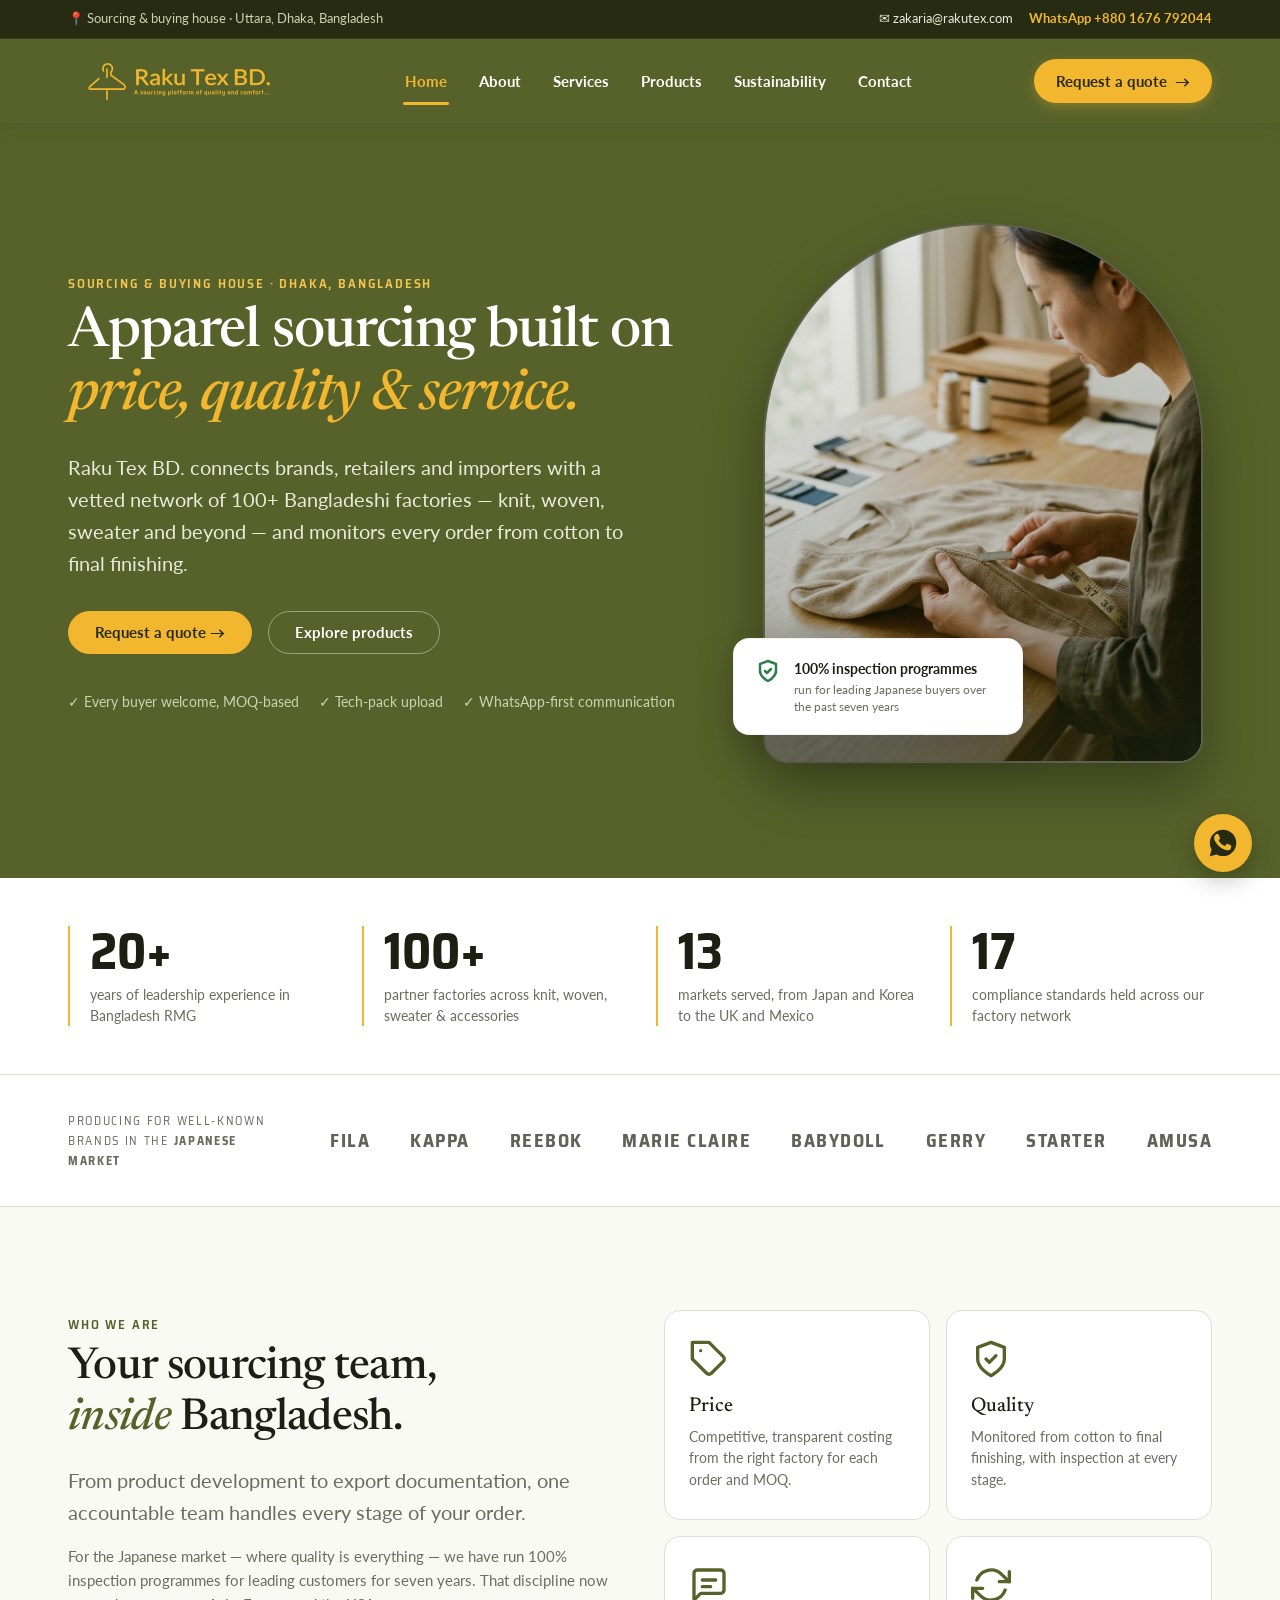
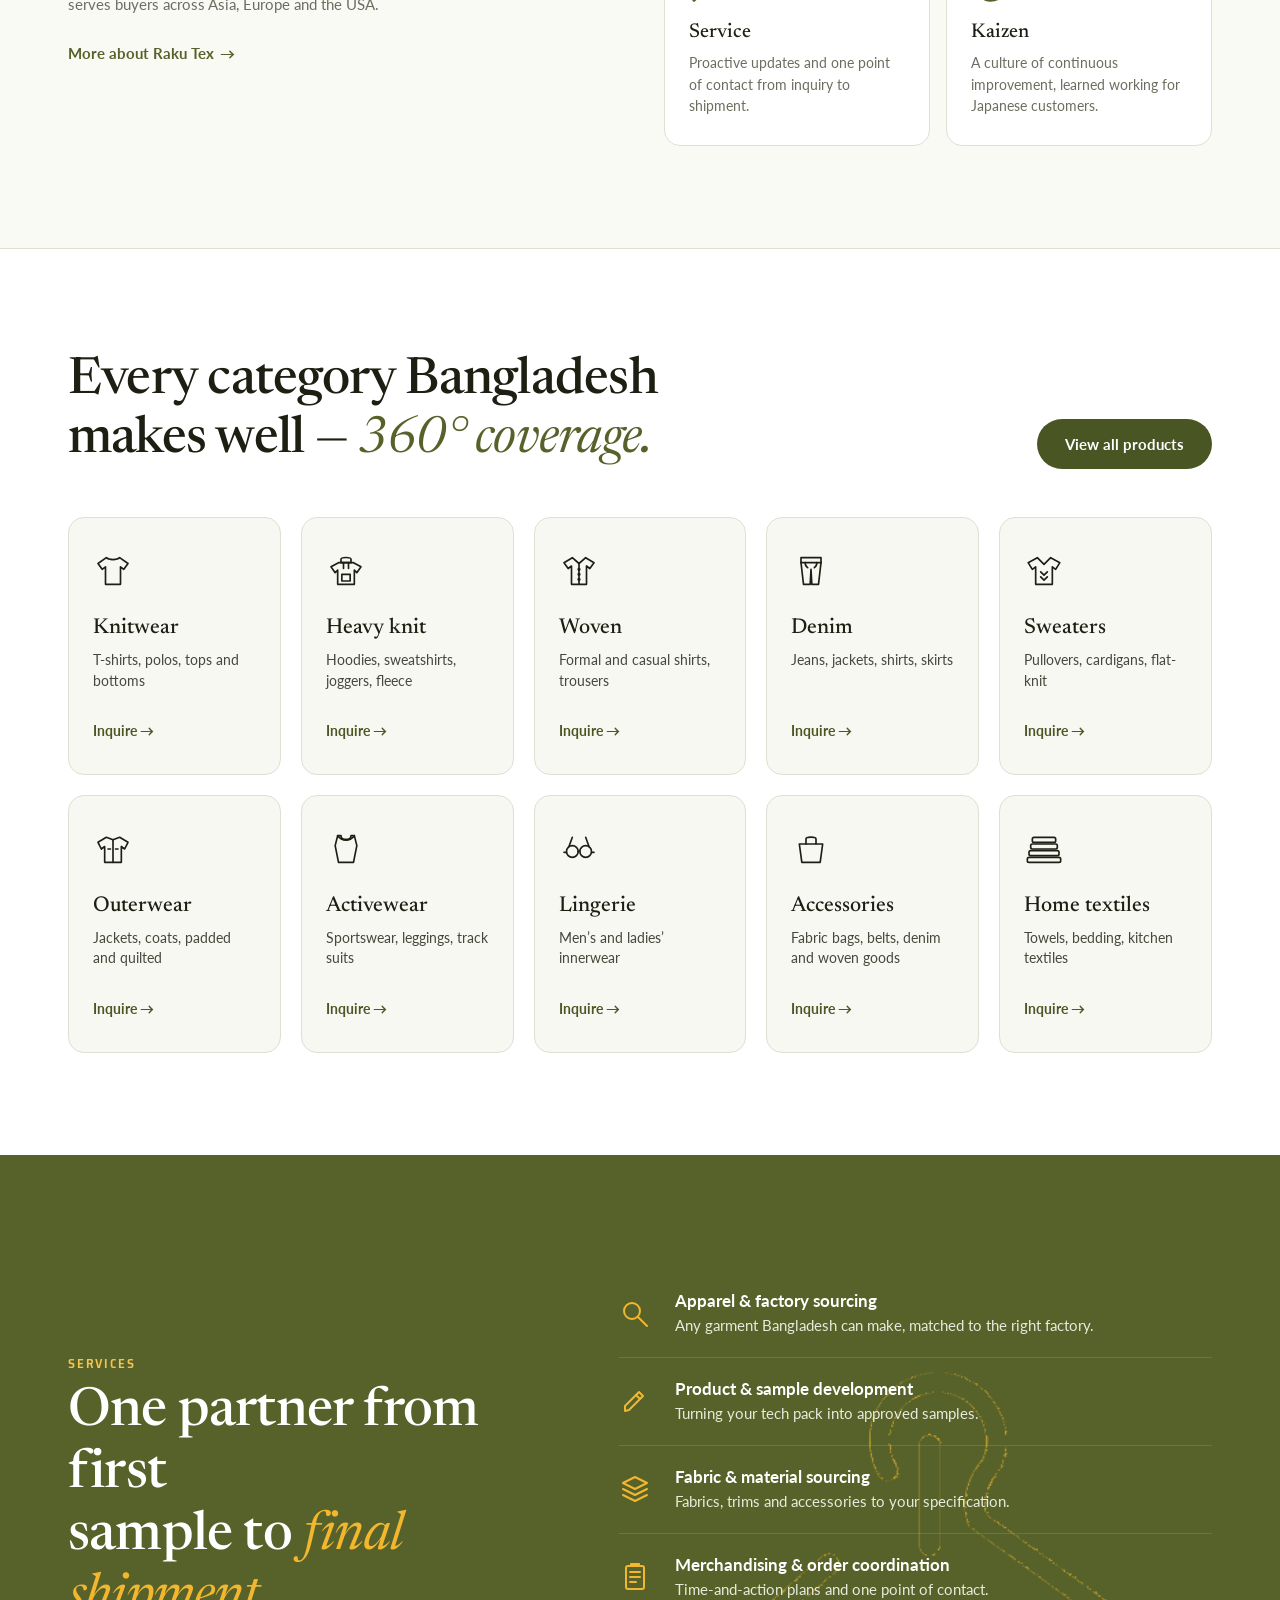
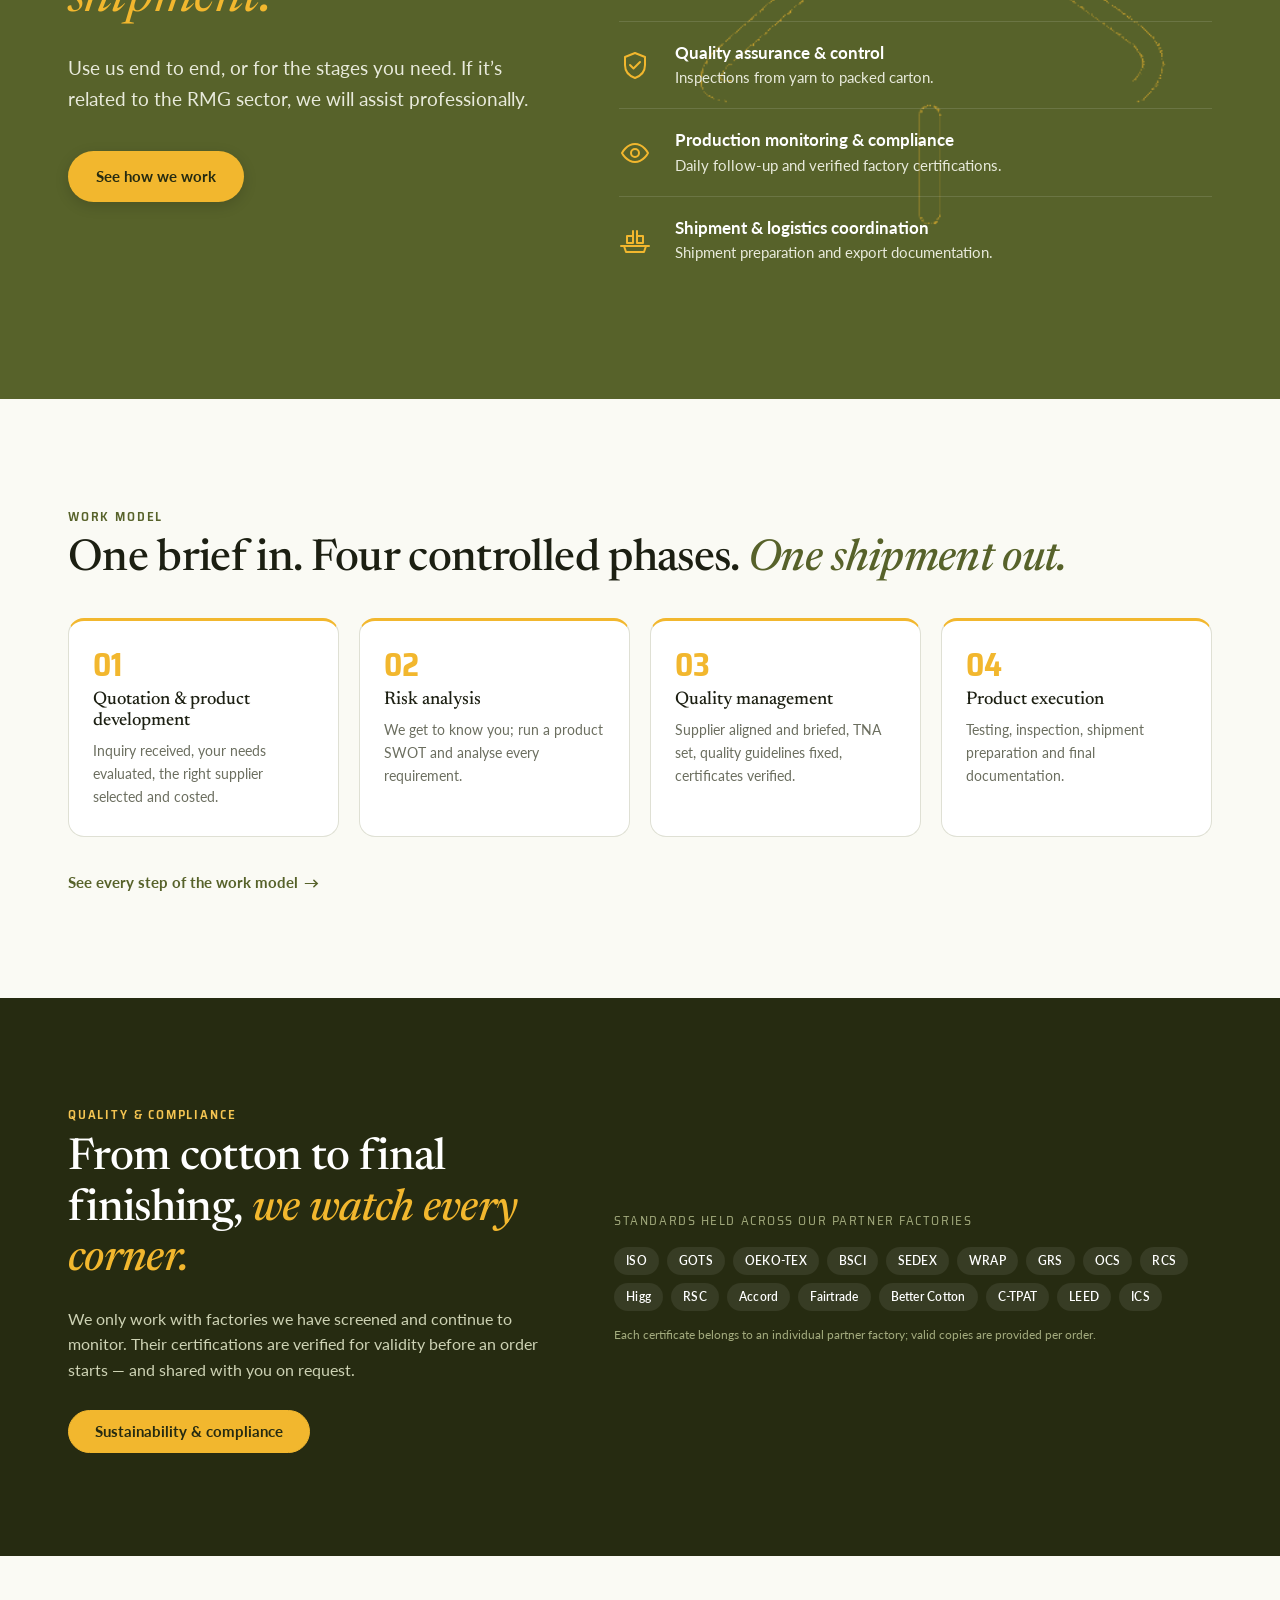
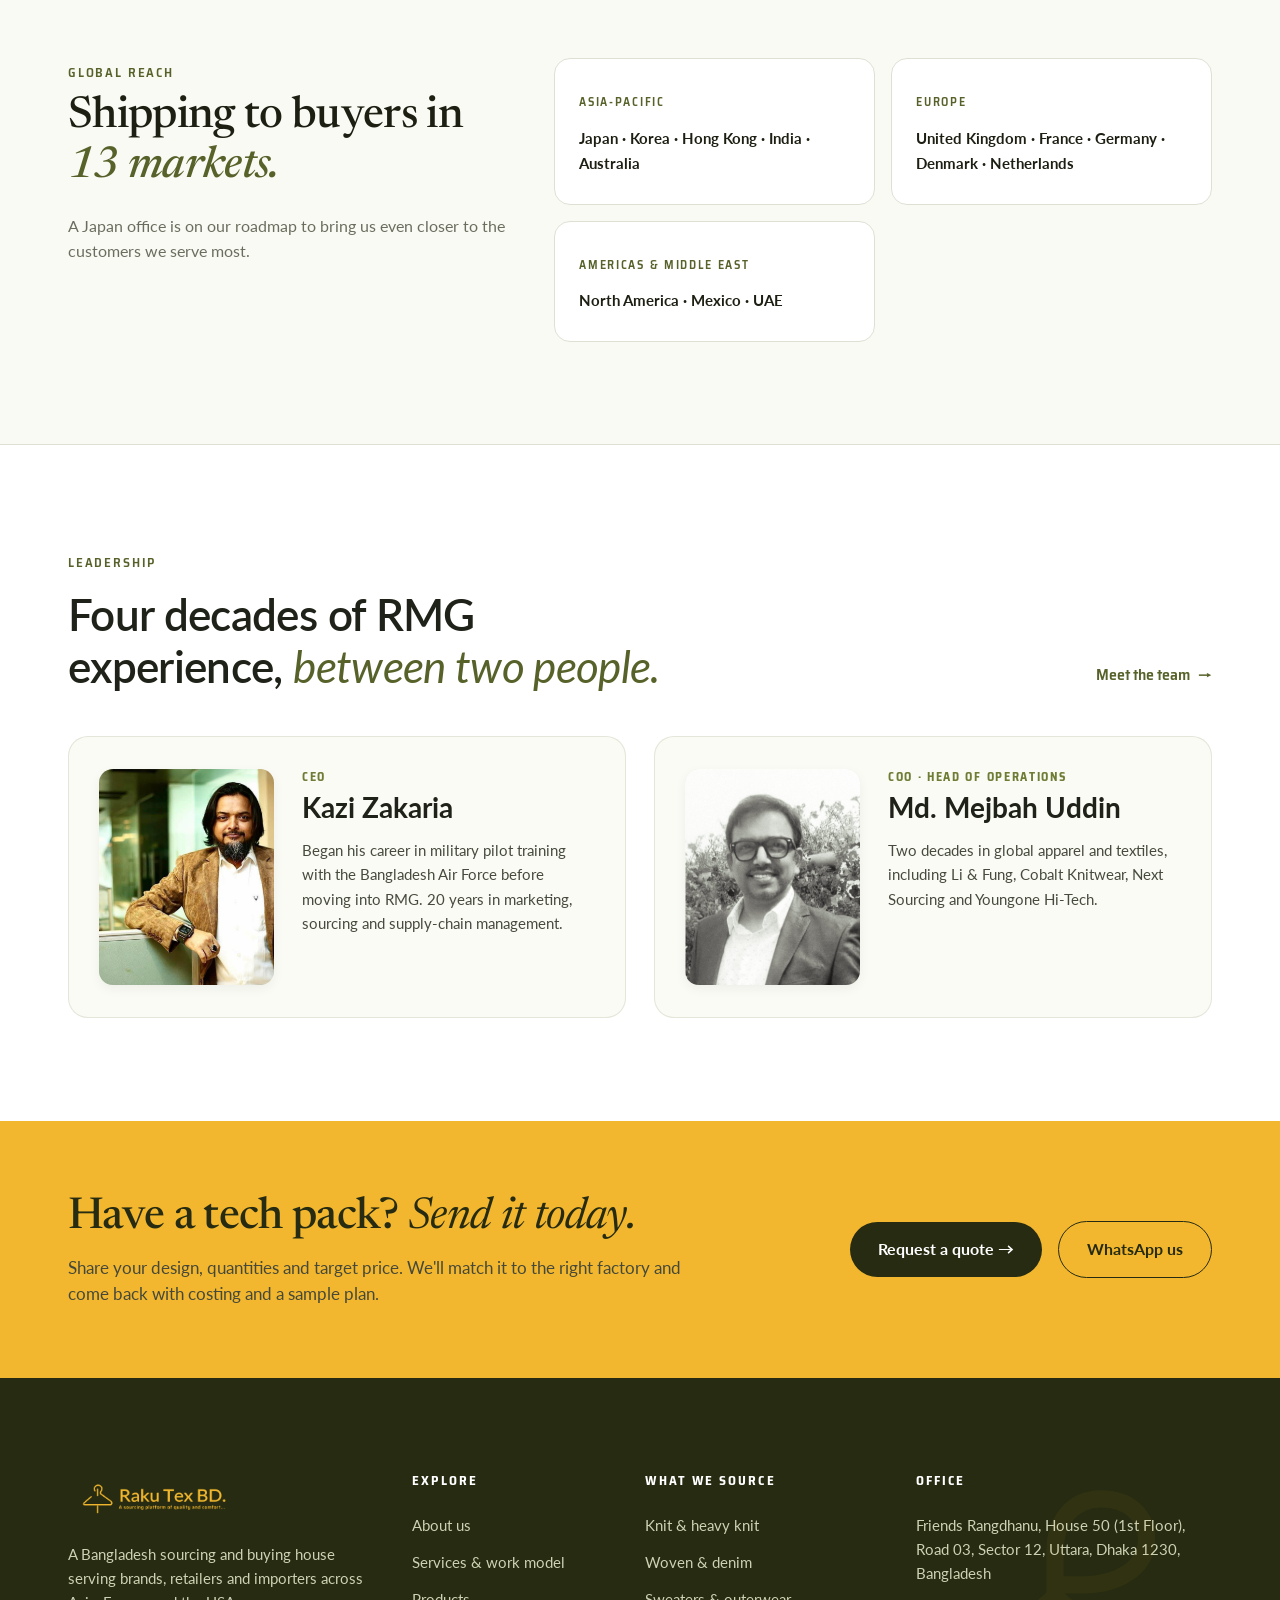
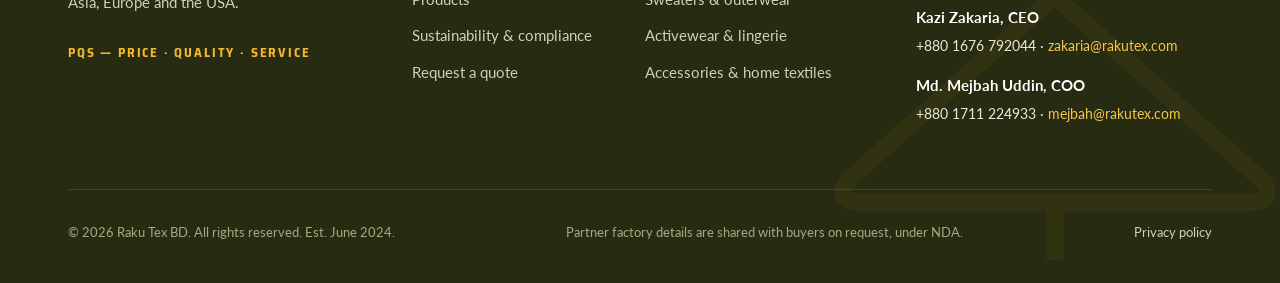
==== index.html @ 4d183db5 "Remake mobile responsive footer across all webpages matching Design/mobile-footer.png" ====
<!DOCTYPE html>
<html lang="en">
<head>
  <meta charset="UTF-8">
  <meta name="viewport" content="width=device-width, initial-scale=1.0">
  <title>Raku Tex BD. — Apparel Sourcing & Buying House | Dhaka, Bangladesh</title>
  <meta name="description" content="Raku Tex BD. connects international buyers with a vetted network of 100+ Bangladeshi factories across knitwear, woven, denim, sweater, outerwear and more.">
  
  <!-- Design Tokens, Base, Layout, Components, Pages CSS -->
  <link rel="stylesheet" href="assets/css/tokens.css">
  <link rel="stylesheet" href="assets/css/base.css">
  <link rel="stylesheet" href="assets/css/layout.css">
  <link rel="stylesheet" href="assets/css/components.css">
  <link rel="stylesheet" href="assets/css/pages.css">
</head>
<body>

  <!-- Top Utility Bar -->
  <aside class="top-bar" aria-label="Quick contact information">
    <div class="container">
      <div class="top-bar-left">
        <span>📍 Sourcing & buying house · Uttara, Dhaka, Bangladesh</span>
      </div>
      <div class="top-bar-right">
        <a href="mailto:zakaria@rakutex.com" class="top-bar-link">✉ zakaria@rakutex.com</a>
        <a href="https://wa.me/8801676792044" target="_blank" rel="noopener noreferrer" class="top-bar-link top-bar-whatsapp">
          WhatsApp +880 1676 792044
        </a>
      </div>
    </div>
  </aside>

  <!-- Main Site Header -->
  <header class="site-header">
    <div class="container">
      <a href="index.html" class="site-logo" aria-label="Raku Tex BD. Home">
        <img src="assets/images/Rakutex-logo.png" alt="Raku Tex BD. — A sourcing platform of quality and comfort..." class="site-logo-img">
      </a>

      <!-- Desktop Nav -->
      <nav class="main-nav" aria-label="Main Navigation">
        <a href="index.html" class="nav-link active">Home</a>
        <a href="about.html" class="nav-link">About</a>
        <a href="services.html" class="nav-link">Services</a>
        <a href="products.html" class="nav-link">Products</a>
        <a href="sustainability.html" class="nav-link">Sustainability</a>
        <a href="quote.html" class="nav-link">Contact</a>
      </nav>

      <!-- Header CTA -->
      <a href="quote.html" class="header-cta-btn">
        Request a quote <span>→</span>
      </a>

      <!-- Mobile Hamburger Toggle -->
      <button class="mobile-nav-toggle" aria-label="Open mobile menu">
        <span></span>
        <span></span>
        <span></span>
      </button>
    </div>
  </header>

  <!-- Mobile Drawer -->
  <div class="drawer-backdrop"></div>
  <aside class="mobile-drawer" aria-label="Mobile Navigation">
    <div class="drawer-header">
      <a href="index.html">
        <img src="assets/images/Rakutex-logo.png" alt="Raku Tex BD." class="drawer-logo-img">
      </a>
      <button class="drawer-close" aria-label="Close mobile menu">&times;</button>
    </div>
    <nav class="drawer-nav">
      <a href="index.html" class="active">Home</a>
      <a href="about.html">About</a>
      <a href="services.html">Services</a>
      <a href="products.html">Products</a>
      <a href="sustainability.html">Sustainability</a>
      <a href="quote.html">Contact & Request a quote</a>
    </nav>
    <div class="drawer-footer">
      <a href="quote.html" class="btn btn-gold" style="width: 100%;">Request a quote →</a>
      <a href="https://wa.me/8801676792044" target="_blank" rel="noopener noreferrer" class="btn btn-outline-white" style="width: 100%;">
        Chat on WhatsApp
      </a>
      <p style="font-size: 0.75rem; color: var(--rt-olive-200); text-align: center; margin-top: 12px;">
        Uttara, Dhaka, Bangladesh · zakaria@rakutex.com
      </p>
    </div>
  </aside>

  <main>
    <!-- HERO SECTION -->
    <section class="home-hero">
      <div class="container">
        <div class="hero-content">
          <span class="eyebrow eyebrow-gold">SOURCING & BUYING HOUSE · DHAKA, BANGLADESH</span>
          <h1 class="hero-title">
            Apparel sourcing built on <span class="accent-gold">price, quality & service.</span>
          </h1>
          <p class="hero-desc">
            Raku Tex BD. connects brands, retailers and importers with a vetted network of 100+ Bangladeshi factories — knit, woven, sweater and beyond — and monitors every order from cotton to final finishing.
          </p>
          <div class="hero-actions">
            <a href="quote.html" class="btn btn-gold">Request a quote →</a>
            <a href="products.html" class="btn btn-outline-white">Explore products</a>
          </div>
          <div class="hero-checkmarks">
            <span>✓ Every buyer welcome, MOQ-based</span>
            <span>✓ Tech-pack upload</span>
            <span>✓ WhatsApp-first communication</span>
          </div>
        </div>

        <div class="hero-visual">
          <div class="hero-arch">
            <!-- Authentic Quality Inspection Editorial Photo -->
            <img 
              src="assets/images/hero-quality-inspection.jpg" 
              alt="Raku Tex BD garment quality inspection and measurements in Dhaka" 
              class="hero-arch-img"
              loading="eager"
            >
            <div class="hero-arch-overlay"></div>
            
            <!-- Mobile slot capsule pill -->
            <div class="hero-arch-slot-pill">Image slot — inspection photo</div>

            <!-- Hanger icon mark badge -->
            <div class="hero-arch-hanger-badge" title="Raku Tex Quality Assurance">
              <svg viewBox="0 0 48 48" fill="none" stroke="currentColor" stroke-width="2">
                <path d="M24 16V12C24 9.5 25.5 7.5 28 7.5C30.5 7.5 32 9 32 11C32 13.5 29.5 15 26.5 15H24" />
                <path d="M24 16L6 32C5 33 5.5 34 7 34H41C42.5 34 43 33 42 32L24 16Z" />
                <path d="M24 34V39" />
              </svg>
            </div>
          </div>

          <!-- Floating Inspection Badge -->
          <div class="hero-inspection-badge">
            <div class="inspection-badge-icon">
              <svg viewBox="0 0 24 24" fill="none" stroke="currentColor" stroke-width="2.5" stroke-linecap="round" stroke-linejoin="round">
                <path d="M12 22s8-4 8-10V5l-8-3-8 3v7c0 6 8 10 8 10z" />
                <path d="M9 12l2 2 4-4" />
              </svg>
            </div>
            <div class="inspection-badge-text">
              <strong>100% inspection programmes</strong>
              <p>run for leading Japanese buyers over the past seven years</p>
            </div>
          </div>
        </div>
      </div>
    </section>

    <!-- STATS / METRICS BAR -->
    <section class="stats-bar" aria-label="Key company figures">
      <div class="container">
        <div class="stats-grid">
          <div class="stat-item">
            <div class="stat-number">20+</div>
            <p class="stat-label">years of leadership experience in Bangladesh RMG</p>
          </div>
          <div class="stat-item">
            <div class="stat-number">100+</div>
            <p class="stat-label">partner factories across knit, woven, sweater & accessories</p>
          </div>
          <div class="stat-item">
            <div class="stat-number">13</div>
            <p class="stat-label">markets served, from Japan and Korea to the UK and Mexico</p>
          </div>
          <div class="stat-item">
            <div class="stat-number">17</div>
            <p class="stat-label">compliance standards held across our factory network</p>
          </div>
        </div>
      </div>
    </section>

    <!-- JAPANESE BRAND STRIP -->
    <section class="brand-strip-section" aria-label="Brands produced for">
      <div class="container">
        <div class="brand-strip-wrap">
          <span class="brand-strip-caption">Producing for well-known brands in the <strong>Japanese market</strong></span>
          <div class="brand-names-list">
            <span class="brand-name-item">FILA</span>
            <span class="brand-name-item">KAPPA</span>
            <span class="brand-name-item">REEBOK</span>
            <span class="brand-name-item">MARIE CLAIRE</span>
            <span class="brand-name-item">BABYDOLL</span>
            <span class="brand-name-item">GERRY</span>
            <span class="brand-name-item">STARTER</span>
            <span class="brand-name-item">AMUSA</span>
          </div>
        </div>
      </div>
    </section>

    <!-- WHO WE ARE (PQS PILLARS) -->
    <section class="section-pad home-who-we-are" style="background-color: var(--rt-paper);">
      <div class="container">
        <div class="grid" style="grid-template-columns: repeat(auto-fit, minmax(320px, 1fr)); gap: 48px; align-items: start;">
          <div>
            <span class="eyebrow eyebrow-olive">WHO WE ARE</span>
            <h2 style="margin-bottom: 20px;">
              Your sourcing team, <br><span class="accent-gold" style="color: var(--rt-olive-500); font-style: italic;">inside</span> Bangladesh.
            </h2>
            <p class="lead-text" style="margin-bottom: 16px;">
              From product development to export documentation, one accountable team handles every stage of your order.
            </p>
            <p class="secondary-text" style="font-size: 0.9375rem; color: var(--rt-text-muted); margin-bottom: 24px; line-height: 1.6;">
              For the Japanese market — where quality is everything — we have run 100% inspection programmes for leading customers for seven years. That discipline now serves buyers across Asia, Europe and the USA.
            </p>
            <a href="about.html" class="text-link">More about Raku Tex <span>→</span></a>
          </div>

          <div class="grid home-pillars-grid" style="grid-template-columns: repeat(auto-fit, minmax(220px, 1fr)); gap: 16px;">
            <!-- Price -->
            <div class="pillar-card">
              <div class="pillar-card-icon">
                <svg viewBox="0 0 24 24" fill="none" stroke="currentColor" stroke-width="2" stroke-linecap="round" stroke-linejoin="round">
                  <path d="M20.59 13.41l-7.17 7.17a2 2 0 0 1-2.83 0L2 12V2h10l8.59 8.59a2 2 0 0 1 0 2.82z"/>
                  <line x1="7" y1="7" x2="7.01" y2="7"/>
                </svg>
              </div>
              <h3 class="pillar-card-title">Price</h3>
              <p class="pillar-card-desc">Competitive, transparent costing from the right factory for each order and MOQ.</p>
            </div>

            <!-- Quality -->
            <div class="pillar-card">
              <div class="pillar-card-icon">
                <svg viewBox="0 0 24 24" fill="none" stroke="currentColor" stroke-width="2" stroke-linecap="round" stroke-linejoin="round">
                  <path d="M12 22s8-4 8-10V5l-8-3-8 3v7c0 6 8 10 8 10z"/>
                  <path d="M9 12l2 2 4-4"/>
                </svg>
              </div>
              <h3 class="pillar-card-title">Quality</h3>
              <p class="pillar-card-desc">Monitored from cotton to final finishing, with inspection at every stage.</p>
            </div>

            <!-- Service -->
            <div class="pillar-card">
              <div class="pillar-card-icon">
                <svg viewBox="0 0 24 24" fill="none" stroke="currentColor" stroke-width="2" stroke-linecap="round" stroke-linejoin="round">
                  <path d="M21 15a2 2 0 0 1-2 2H7l-4 4V5a2 2 0 0 1 2-2h14a2 2 0 0 1 2 2z"/>
                  <path d="M8 9h8M8 13h5"/>
                </svg>
              </div>
              <h3 class="pillar-card-title">Service</h3>
              <p class="pillar-card-desc">Proactive updates and one point of contact from inquiry to shipment.</p>
            </div>

            <!-- Kaizen -->
            <div class="pillar-card">
              <div class="pillar-card-icon">
                <svg viewBox="0 0 24 24" fill="none" stroke="currentColor" stroke-width="2" stroke-linecap="round" stroke-linejoin="round">
                  <polyline points="23 4 23 10 17 10"/>
                  <polyline points="1 20 1 14 7 14"/>
                  <path d="M3.51 9a9 9 0 0 1 14.85-3.36L23 10M1 14l4.64 4.36A9 9 0 0 0 20.49 15"/>
                </svg>
              </div>
              <h3 class="pillar-card-title">Kaizen</h3>
              <p class="pillar-card-desc">A culture of continuous improvement, learned working for Japanese customers.</p>
            </div>
          </div>
        </div>
      </div>
    </section>

    <!-- WHAT WE SOURCE (CATEGORIES SECTION - RECREATED FROM selection.png) -->
    <section class="categories-showcase-section">
      <div class="container">
        <div class="categories-showcase-header">
          <h2 class="categories-showcase-title">
            Every category Bangladesh<br>
            makes well — <span class="accent-olive">360° coverage.</span>
          </h2>
          <a href="products.html" class="btn-view-all-products">View all products</a>
        </div>
        <span class="categories-mobile-swipe-label">Swipe to see all →</span>

        <div class="categories-5col-grid">
          <!-- 1. Knitwear -->
          <a href="category-knitwear.html" class="category-clean-card">
            <div class="category-clean-icon">
              <svg viewBox="0 0 48 48"><use href="assets/icons/icons.svg#icon-knitwear"></use></svg>
            </div>
            <h3 class="category-clean-title">Knitwear</h3>
            <p class="category-clean-desc">T-shirts, polos, tops and bottoms</p>
            <span class="category-clean-link">Inquire →</span>
          </a>

          <!-- 2. Heavy knit -->
          <a href="products.html" class="category-clean-card">
            <div class="category-clean-icon">
              <svg viewBox="0 0 48 48"><use href="assets/icons/icons.svg#icon-heavy-knit"></use></svg>
            </div>
            <h3 class="category-clean-title">Heavy knit</h3>
            <p class="category-clean-desc">Hoodies, sweatshirts, joggers, fleece</p>
            <span class="category-clean-link">Inquire →</span>
          </a>

          <!-- 3. Woven -->
          <a href="products.html" class="category-clean-card">
            <div class="category-clean-icon">
              <svg viewBox="0 0 48 48"><use href="assets/icons/icons.svg#icon-woven"></use></svg>
            </div>
            <h3 class="category-clean-title">Woven</h3>
            <p class="category-clean-desc">Formal and casual shirts, trousers</p>
            <span class="category-clean-link">Inquire →</span>
          </a>

          <!-- 4. Denim -->
          <a href="products.html" class="category-clean-card">
            <div class="category-clean-icon">
              <svg viewBox="0 0 48 48"><use href="assets/icons/icons.svg#icon-denim"></use></svg>
            </div>
            <h3 class="category-clean-title">Denim</h3>
            <p class="category-clean-desc">Jeans, jackets, shirts, skirts</p>
            <span class="category-clean-link">Inquire →</span>
          </a>

          <!-- 5. Sweaters -->
          <a href="products.html" class="category-clean-card">
            <div class="category-clean-icon">
              <svg viewBox="0 0 48 48"><use href="assets/icons/icons.svg#icon-sweaters"></use></svg>
            </div>
            <h3 class="category-clean-title">Sweaters</h3>
            <p class="category-clean-desc">Pullovers, cardigans, flat-knit</p>
            <span class="category-clean-link">Inquire →</span>
          </a>

          <!-- 6. Outerwear -->
          <a href="products.html" class="category-clean-card">
            <div class="category-clean-icon">
              <svg viewBox="0 0 48 48"><use href="assets/icons/icons.svg#icon-outerwear"></use></svg>
            </div>
            <h3 class="category-clean-title">Outerwear</h3>
            <p class="category-clean-desc">Jackets, coats, padded and quilted</p>
            <span class="category-clean-link">Inquire →</span>
          </a>

          <!-- 7. Activewear -->
          <a href="products.html" class="category-clean-card">
            <div class="category-clean-icon">
              <svg viewBox="0 0 48 48"><use href="assets/icons/icons.svg#icon-activewear"></use></svg>
            </div>
            <h3 class="category-clean-title">Activewear</h3>
            <p class="category-clean-desc">Sportswear, leggings, track suits</p>
            <span class="category-clean-link">Inquire →</span>
          </a>

          <!-- 8. Lingerie -->
          <a href="products.html" class="category-clean-card">
            <div class="category-clean-icon">
              <svg viewBox="0 0 48 48"><use href="assets/icons/icons.svg#icon-lingerie"></use></svg>
            </div>
            <h3 class="category-clean-title">Lingerie</h3>
            <p class="category-clean-desc">Men’s and ladies’ innerwear</p>
            <span class="category-clean-link">Inquire →</span>
          </a>

          <!-- 9. Accessories -->
          <a href="products.html" class="category-clean-card">
            <div class="category-clean-icon">
              <svg viewBox="0 0 48 48"><use href="assets/icons/icons.svg#icon-accessories"></use></svg>
            </div>
            <h3 class="category-clean-title">Accessories</h3>
            <p class="category-clean-desc">Fabric bags, belts, denim and woven goods</p>
            <span class="category-clean-link">Inquire →</span>
          </a>

          <!-- 10. Home textiles -->
          <a href="products.html" class="category-clean-card">
            <div class="category-clean-icon">
              <svg viewBox="0 0 48 48"><use href="assets/icons/icons.svg#icon-home-textiles"></use></svg>
            </div>
            <h3 class="category-clean-title">Home textiles</h3>
            <p class="category-clean-desc">Towels, bedding, kitchen textiles</p>
            <span class="category-clean-link">Inquire →</span>
          </a>
        </div>

        <div class="categories-mobile-scrollbar">
          <div class="categories-mobile-scroll-thumb"></div>
        </div>
        <a href="products.html" class="categories-mobile-view-all-btn">View all products</a>
      </div>
    </section>

    <!-- SERVICES (RECREATED FROM work.png) -->
    <section class="services-work-section">
      <div class="container">
        <div class="services-work-grid">
          <!-- Left Column -->
          <div class="services-work-left">
            <span class="eyebrow eyebrow-gold">SERVICES</span>
            <h2 class="services-work-title">
              One partner from first<br>
              sample to <em>final shipment.</em>
            </h2>
            <p class="services-work-desc">
              Use us end to end, or for the stages you need. If it’s related to the RMG sector, we will assist professionally.
            </p>
            <a href="services.html" class="btn-services-work">See how we work</a>
          </div>

          <!-- Right Column: 7 Seamless List Rows -->
          <div class="services-seamless-list">
            <!-- 1. Apparel & factory sourcing -->
            <div class="service-seamless-item">
              <div class="service-seamless-icon">
                <svg viewBox="0 0 32 32"><use href="assets/icons/icons.svg#icon-svc-sourcing"></use></svg>
              </div>
              <div class="service-seamless-info">
                <h3 class="service-seamless-title">Apparel & factory sourcing</h3>
                <p class="service-seamless-desc">Any garment Bangladesh can make, matched to the right factory.</p>
              </div>
            </div>

            <!-- 2. Product & sample development -->
            <div class="service-seamless-item">
              <div class="service-seamless-icon">
                <svg viewBox="0 0 32 32"><use href="assets/icons/icons.svg#icon-svc-sample"></use></svg>
              </div>
              <div class="service-seamless-info">
                <h3 class="service-seamless-title">Product & sample development</h3>
                <p class="service-seamless-desc">Turning your tech pack into approved samples.</p>
              </div>
            </div>

            <!-- 3. Fabric & material sourcing -->
            <div class="service-seamless-item">
              <div class="service-seamless-icon">
                <svg viewBox="0 0 32 32"><use href="assets/icons/icons.svg#icon-svc-fabric"></use></svg>
              </div>
              <div class="service-seamless-info">
                <h3 class="service-seamless-title">Fabric & material sourcing</h3>
                <p class="service-seamless-desc">Fabrics, trims and accessories to your specification.</p>
              </div>
            </div>

            <!-- 4. Merchandising & order coordination -->
            <div class="service-seamless-item">
              <div class="service-seamless-icon">
                <svg viewBox="0 0 32 32"><use href="assets/icons/icons.svg#icon-svc-merchandising"></use></svg>
              </div>
              <div class="service-seamless-info">
                <h3 class="service-seamless-title">Merchandising & order coordination</h3>
                <p class="service-seamless-desc">Time-and-action plans and one point of contact.</p>
              </div>
            </div>

            <!-- 5. Quality assurance & control -->
            <div class="service-seamless-item">
              <div class="service-seamless-icon">
                <svg viewBox="0 0 32 32"><use href="assets/icons/icons.svg#icon-svc-qa"></use></svg>
              </div>
              <div class="service-seamless-info">
                <h3 class="service-seamless-title">Quality assurance & control</h3>
                <p class="service-seamless-desc">Inspections from yarn to packed carton.</p>
              </div>
            </div>

            <!-- 6. Production monitoring & compliance -->
            <div class="service-seamless-item">
              <div class="service-seamless-icon">
                <svg viewBox="0 0 32 32"><use href="assets/icons/icons.svg#icon-svc-compliance"></use></svg>
              </div>
              <div class="service-seamless-info">
                <h3 class="service-seamless-title">Production monitoring & compliance</h3>
                <p class="service-seamless-desc">Daily follow-up and verified factory certifications.</p>
              </div>
            </div>

            <!-- 7. Shipment & logistics coordination -->
            <div class="service-seamless-item">
              <div class="service-seamless-icon">
                <svg viewBox="0 0 32 32"><use href="assets/icons/icons.svg#icon-svc-logistics"></use></svg>
              </div>
              <div class="service-seamless-info">
                <h3 class="service-seamless-title">Shipment & logistics coordination</h3>
                <p class="service-seamless-desc">Shipment preparation and export documentation.</p>
              </div>
            </div>
          </div>

          <a href="services.html" class="services-mobile-cta-btn">See how we work</a>
        </div>
      </div>
    </section>

    <!-- WORK MODEL 4-PHASE OVERVIEW -->
    <section class="section-pad home-work-model-section" style="background-color: var(--rt-paper);">
      <div class="container">
        <span class="eyebrow eyebrow-olive">WORK MODEL</span>
        <h2 class="home-work-model-title" style="margin-bottom: 32px;">
          One brief in. Four controlled phases. <span class="accent-gold" style="color: var(--rt-olive-500); font-style: italic;">One shipment out.</span>
        </h2>

        <div class="grid work-phases-grid" style="grid-template-columns: repeat(auto-fit, minmax(240px, 1fr)); gap: 20px; margin-bottom: 32px;">
          <div class="pillar-card work-phase-item" style="border-top: 3px solid var(--rt-gold-500);">
            <div class="stat-number work-phase-num" style="font-size: 2rem; color: var(--rt-gold-500);">01</div>
            <h3 class="work-phase-title" style="font-size: 1.15rem; margin-bottom: 8px;">Quotation & product development</h3>
            <p class="work-phase-desc" style="font-size: 0.875rem; color: var(--rt-text-muted);">Inquiry received, your needs evaluated, the right supplier selected and costed.</p>
          </div>

          <div class="pillar-card work-phase-item" style="border-top: 3px solid var(--rt-gold-500);">
            <div class="stat-number work-phase-num" style="font-size: 2rem; color: var(--rt-gold-500);">02</div>
            <h3 class="work-phase-title" style="font-size: 1.15rem; margin-bottom: 8px;">Risk analysis</h3>
            <p class="work-phase-desc" style="font-size: 0.875rem; color: var(--rt-text-muted);">We get to know you; run a product SWOT and analyse every requirement.</p>
          </div>

          <div class="pillar-card work-phase-item" style="border-top: 3px solid var(--rt-gold-500);">
            <div class="stat-number work-phase-num" style="font-size: 2rem; color: var(--rt-gold-500);">03</div>
            <h3 class="work-phase-title" style="font-size: 1.15rem; margin-bottom: 8px;">Quality management</h3>
            <p class="work-phase-desc" style="font-size: 0.875rem; color: var(--rt-text-muted);">Supplier aligned and briefed, TNA set, quality guidelines fixed, certificates verified.</p>
          </div>

          <div class="pillar-card work-phase-item" style="border-top: 3px solid var(--rt-gold-500);">
            <div class="stat-number work-phase-num work-phase-num-final" style="font-size: 2rem; color: var(--rt-gold-500);">04</div>
            <h3 class="work-phase-title" style="font-size: 1.15rem; margin-bottom: 8px;">Product execution</h3>
            <p class="work-phase-desc" style="font-size: 0.875rem; color: var(--rt-text-muted);">Testing, inspection, shipment preparation and final documentation.</p>
          </div>
        </div>

        <a href="services.html" class="text-link home-work-model-more-link">See every step of the work model <span>→</span></a>
      </div>
    </section>

    <!-- QUALITY & COMPLIANCE BANNER -->
    <section class="section-pad home-quality-section" style="background-color: var(--rt-surface-deep); color: var(--rt-white);">
      <div class="container">
        <div class="grid home-quality-grid" style="grid-template-columns: 1fr 1.2fr; gap: 48px; align-items: center;">
          <div>
            <span class="eyebrow eyebrow-gold">QUALITY & COMPLIANCE</span>
            <h2 class="home-quality-title" style="color: var(--rt-white); margin-bottom: 20px;">
              <span class="home-quality-title-desktop">From cotton to final finishing, <span class="accent-gold">we watch every corner.</span></span>
              <span class="home-quality-title-mobile">Cotton to final finishing,<br><span class="accent-gold">every corner.</span></span>
            </h2>
            <p class="home-quality-desc" style="font-size: 1rem; color: var(--rt-olive-200); line-height: 1.6; margin-bottom: 28px;">
              We only work with factories we have screened and continue to monitor. Their certifications are verified for validity before an order starts — and shared with you on request.
            </p>
            <a href="sustainability.html" class="btn btn-gold home-quality-desktop-btn">Sustainability & compliance</a>
          </div>

          <div>
            <span class="home-quality-sublabel" style="font-family: var(--rt-font-label); font-size: 0.8125rem; letter-spacing: 0.12em; text-transform: uppercase; color: var(--rt-olive-300); display: block; margin-bottom: 16px;">
              Standards held across our partner factories
            </span>
            <div class="chips-group">
              <span class="badge-tag badge-pill">ISO</span>
              <span class="badge-tag badge-pill">GOTS</span>
              <span class="badge-tag badge-pill">OEKO-TEX</span>
              <span class="badge-tag badge-pill">BSCI</span>
              <span class="badge-tag badge-pill">SEDEX</span>
              <span class="badge-tag badge-pill">WRAP</span>
              <span class="badge-tag badge-pill">GRS</span>
              <span class="badge-tag badge-pill">OCS</span>
              <span class="badge-tag badge-pill">RCS</span>
              <span class="badge-tag badge-pill">Higg</span>
              <span class="badge-tag badge-pill">RSC</span>
              <span class="badge-tag badge-pill">Accord</span>
              <span class="badge-tag badge-pill">Fairtrade</span>
              <span class="badge-tag badge-pill">Better Cotton</span>
              <span class="badge-tag badge-pill">C-TPAT</span>
              <span class="badge-tag badge-pill">LEED</span>
              <span class="badge-tag badge-pill">ICS</span>
            </div>
            <a href="sustainability.html" class="home-quality-link">Sustainability & compliance →</a>
            <p class="home-quality-footnote" style="font-size: 0.75rem; color: var(--rt-olive-300); margin-top: 14px;">
              Each certificate belongs to an individual partner factory; valid copies are provided per order.
            </p>
          </div>
        </div>
      </div>
    </section>

    <!-- GLOBAL REACH (13 MARKETS) -->
    <section class="section-pad" style="background-color: var(--rt-paper);">
      <div class="container">
        <div class="grid" style="grid-template-columns: 1fr 1.5fr; gap: 48px; align-items: start;">
          <div>
            <span class="eyebrow eyebrow-olive">GLOBAL REACH</span>
            <h2 style="margin-bottom: 20px;">Shipping to buyers in <span class="accent-gold" style="color: var(--rt-olive-500);">13 markets.</span></h2>
            <p style="font-size: 1rem; color: var(--rt-text-muted); line-height: 1.6;">
              A Japan office is on our roadmap to bring us even closer to the customers we serve most.
            </p>
          </div>

          <div class="grid" style="grid-template-columns: repeat(auto-fit, minmax(220px, 1fr)); gap: 16px;">
            <div class="pillar-card">
              <span class="eyebrow eyebrow-olive" style="font-size: 0.75rem;">ASIA-PACIFIC</span>
              <p style="font-weight: 700; font-size: 0.9375rem; margin-top: 6px;">Japan · Korea · Hong Kong · India · Australia</p>
            </div>
            <div class="pillar-card">
              <span class="eyebrow eyebrow-olive" style="font-size: 0.75rem;">EUROPE</span>
              <p style="font-weight: 700; font-size: 0.9375rem; margin-top: 6px;">United Kingdom · France · Germany · Denmark · Netherlands</p>
            </div>
            <div class="pillar-card">
              <span class="eyebrow eyebrow-olive" style="font-size: 0.75rem;">AMERICAS & MIDDLE EAST</span>
              <p style="font-weight: 700; font-size: 0.9375rem; margin-top: 6px;">North America · Mexico · UAE</p>
            </div>
          </div>
        </div>
      </div>
    </section>

    <!-- LEADERSHIP TEASER -->
    <section class="section-pad home-leadership-section" style="background-color: var(--rt-white); border-top: 1px solid var(--rt-line);">
      <div class="container">
        <div class="leadership-teaser-header">
          <div>
            <span class="eyebrow eyebrow-olive">LEADERSHIP</span>
            <h2 class="leadership-teaser-title">
              Four decades of RMG<br>
              experience, <em>between two people.</em>
            </h2>
          </div>
          <a href="about.html#leadership" class="leadership-meet-link">
            Meet the team <span aria-hidden="true">→</span>
          </a>
        </div>

        <div class="grid leadership-cards-grid" style="grid-template-columns: repeat(auto-fit, minmax(360px, 1fr)); gap: 28px;">
          <!-- CEO Card -->
          <div class="leader-card">
            <div class="leader-photo-wrap">
              <img src="assets/images/kazi-zakaria.png" alt="Kazi Zakaria, CEO" class="leader-photo" width="347" height="435" loading="lazy">
            </div>
            <div class="leader-info">
              <span class="leader-role-eyebrow">CEO</span>
              <h3 class="leader-name">Kazi Zakaria</h3>
              <p class="leader-bio">
                Began his career in military pilot training with the Bangladesh Air Force before moving into RMG. 20 years in marketing, sourcing and supply-chain management.
              </p>
            </div>
          </div>

          <!-- COO Card -->
          <div class="leader-card">
            <div class="leader-photo-wrap">
              <img src="assets/images/mejbah-uddin.png" alt="Md. Mejbah Uddin, COO · Head of Operations" class="leader-photo" width="348" height="429" loading="lazy">
            </div>
            <div class="leader-info">
              <span class="leader-role-eyebrow">COO · HEAD OF OPERATIONS</span>
              <h3 class="leader-name">Md. Mejbah Uddin</h3>
              <p class="leader-bio">
                Two decades in global apparel and textiles, including Li & Fung, Cobalt Knitwear, Next Sourcing and Youngone Hi-Tech.
              </p>
            </div>
          </div>
        </div>
      </div>
    </section>

    <!-- GLOBAL CTA BAND -->
    <section class="cta-band">
      <div class="container">
        <div class="cta-band-content">
          <h2 class="cta-band-title">Have a tech pack? <em>Send it today.</em></h2>
          <p class="cta-band-text">
            Share your design, quantities and target price. We'll match it to the right factory and come back with costing and a sample plan.
          </p>
        </div>
        <div class="cta-band-actions">
          <a href="quote.html" class="cta-btn-dark">Request a quote →</a>
          <a href="https://wa.me/8801676792044" target="_blank" rel="noopener noreferrer" class="cta-btn-outline">
            WhatsApp us
          </a>
        </div>
      </div>
    </section>
  </main>

  <!-- SITE FOOTER -->
  <footer class="site-footer">
    <!-- Watermark Hanger SVG -->
    <svg class="footer-watermark" viewBox="0 0 48 48" fill="none" stroke="currentColor" stroke-width="1.5">
      <path d="M24 16V12C24 9.5 25.5 7.5 28 7.5C30.5 7.5 32 9 32 11C32 13.5 29.5 15 26.5 15H24" />
      <path d="M24 16L6 32C5 33 5.5 34 7 34H41C42.5 34 43 33 42 32L24 16Z" />
      <path d="M24 34V39" />
    </svg>

    <!-- Desktop Footer Wrap -->
    <div class="container footer-desktop-wrap">
      <div class="footer-grid">
        <!-- Col 1: Brand & PQS -->
        <div>
          <a href="index.html" class="site-logo" aria-label="Raku Tex BD. Home">
            <img src="assets/images/footer-logo.png" alt="Raku Tex BD." class="footer-logo-img">
          </a>
          <p class="footer-brand-p">
            A Bangladesh sourcing and buying house serving brands, retailers and importers across Asia, Europe and the USA.
          </p>
          <span class="footer-pqs-pill">PQS — PRICE · QUALITY · SERVICE</span>
        </div>

        <!-- Col 2: Explore -->
        <div>
          <h4 class="footer-col-title">EXPLORE</h4>
          <div class="footer-links">
            <a href="about.html">About us</a>
            <a href="services.html">Services & work model</a>
            <a href="products.html">Products</a>
            <a href="sustainability.html">Sustainability & compliance</a>
            <a href="quote.html">Request a quote</a>
          </div>
        </div>

        <!-- Col 3: What We Source -->
        <div>
          <h4 class="footer-col-title">WHAT WE SOURCE</h4>
          <div class="footer-links">
            <a href="category-knitwear.html">Knit & heavy knit</a>
            <a href="products.html">Woven & denim</a>
            <a href="products.html">Sweaters & outerwear</a>
            <a href="products.html">Activewear & lingerie</a>
            <a href="products.html">Accessories & home textiles</a>
          </div>
        </div>

        <!-- Col 4: Office -->
        <div>
          <h4 class="footer-col-title">OFFICE</h4>
          <p class="footer-office-address">
            Friends Rangdhanu, House 50 (1st Floor),<br>
            Road 03, Sector 12, Uttara, Dhaka 1230,<br>
            Bangladesh
          </p>
          <div class="footer-contact-person">
            <span class="footer-contact-name">Kazi Zakaria, CEO</span>
            <div class="footer-contact-info">
              +880 1676 792044 · <a href="mailto:zakaria@rakutex.com">zakaria@rakutex.com</a>
            </div>
          </div>
          <div class="footer-contact-person">
            <span class="footer-contact-name">Md. Mejbah Uddin, COO</span>
            <div class="footer-contact-info">
              +880 1711 224933 · <a href="mailto:mejbah@rakutex.com">mejbah@rakutex.com</a>
            </div>
          </div>
        </div>
      </div>

      <!-- Sub footer -->
      <div class="footer-bottom">
        <div>© 2026 Raku Tex BD. All rights reserved. Est. June 2024.</div>
        <div>Partner factory details are shared with buyers on request, under NDA.</div>
        <div><a href="privacy-policy.html">Privacy policy</a></div>
      </div>
    </div>

    <!-- Mobile Footer Wrap (matching Design/mobile-footer.png) -->
    <div class="container footer-mobile-wrap">
      <a href="index.html" class="footer-mobile-logo" aria-label="Raku Tex BD. Home">
        <img src="assets/images/footer-logo.png" alt="Raku Tex BD." class="footer-logo-img">
      </a>

      <p class="footer-mobile-address">
        Friends Rangdhanu, House 50 (1st Floor), Road 03, Sector 12, Uttara, Dhaka 1230
      </p>

      <div class="footer-mobile-emails">
        <a href="mailto:zakaria@rakutex.com" class="footer-mobile-email">zakaria@rakutex.com</a>
        <a href="mailto:mejbah@rakutex.com" class="footer-mobile-email">mejbah@rakutex.com</a>
      </div>

      <div class="footer-mobile-nav">
        <div class="footer-mobile-nav-col">
          <a href="about.html">About</a>
          <a href="products.html">Products</a>
        </div>
        <div class="footer-mobile-nav-col">
          <a href="services.html">Services</a>
          <a href="sustainability.html">Sustainability</a>
        </div>
      </div>

      <div class="footer-mobile-bottom">
        © 2026 Raku Tex BD. All rights reserved.
      </div>
    </div>
  </footer>

  <!-- Floating WhatsApp Action -->
  <a href="https://wa.me/8801676792044" target="_blank" rel="noopener noreferrer" class="floating-whatsapp" aria-label="Chat with CEO on WhatsApp">
    <svg viewBox="0 0 24 24"><use href="assets/icons/icons.svg#icon-whatsapp"></use></svg>
  </a>

  <!-- Fixed Mobile Bottom Action Bar -->
  <div class="mobile-sticky-bar">
    <a href="https://wa.me/8801676792044" target="_blank" rel="noopener noreferrer" class="mobile-bar-btn mobile-bar-btn-whatsapp">
      WhatsApp
    </a>
    <a href="quote.html" class="mobile-bar-btn mobile-bar-btn-quote">
      Request a quote →
    </a>
  </div>

  <!-- JavaScript Modules -->
  <script src="assets/js/main.js"></script>
</body>
</html>
---- assets/css/tokens.css ----
:root {
  /* Olive Scale (Primary) */
  --rt-olive-50: #F4F5EC;
  --rt-olive-100: #E8EADB;
  --rt-olive-200: #CDD2B4;
  --rt-olive-300: #A3AB7E;
  --rt-olive-400: #7A8450;
  --rt-olive-500: #57622A; /* Primary Brand Olive */
  --rt-olive-600: #4D5725;
  --rt-olive-700: #434C1F;
  --rt-olive-800: #343A17;
  --rt-olive-900: #262B11; /* Deep Olive */

  /* Gold Scale (Accent) */
  --rt-gold-50: #FEF8E8;
  --rt-gold-100: #FDF1D2;
  --rt-gold-200: #FAE3A6;
  --rt-gold-300: #F8D47A;
  --rt-gold-400: #F5C552;
  --rt-gold-500: #F2B72E; /* Hanger Gold */
  --rt-gold-600: #C9921A;
  --rt-gold-700: #8A6410;
  --rt-gold-800: #6B4D0B;
  --rt-gold-900: #3A2C06;

  /* Neutrals */
  --rt-white: #FFFFFF;
  --rt-paper: #FAFAF4;
  --rt-line: #DFE0D4;
  --rt-stone-300: #B9BBAE;
  --rt-stone-500: #6B6E5F;
  --rt-stone-700: #45483A;
  --rt-ink: #1C1F12;

  /* Feedback */
  --rt-success: #2F7D4F;
  --rt-error: #B3261E;
  --rt-info: #2D5B8A;

  /* Semantic Mappings */
  --rt-bg: var(--rt-paper);
  --rt-surface: var(--rt-white);
  --rt-surface-brand: var(--rt-olive-500);
  --rt-surface-deep: var(--rt-olive-900);
  --rt-surface-tint: var(--rt-olive-50);
  --rt-text: var(--rt-ink);
  --rt-text-muted: var(--rt-stone-500);
  --rt-action: var(--rt-gold-500);
  --rt-link: var(--rt-olive-500);
  --rt-border: var(--rt-line);

  /* Typography */
  --rt-font-display: 'Newsreader', Georgia, serif;
  --rt-font-body: 'Lato', -apple-system, BlinkMacSystemFont, 'Segoe UI', Roboto, Helvetica, Arial, sans-serif;
  --rt-font-label: 'Saira Semi Condensed', 'Arial Narrow', sans-serif;

  /* Spacing */
  --rt-space-1: 4px;
  --rt-space-2: 8px;
  --rt-space-3: 12px;
  --rt-space-4: 16px;
  --rt-space-5: 24px;
  --rt-space-6: 32px;
  --rt-space-7: 48px;
  --rt-space-8: 64px;
  --rt-space-9: 96px;
  --rt-space-10: 128px;

  /* Radius */
  --rt-radius-sm: 4px;
  --rt-radius-md: 10px;
  --rt-radius-lg: 16px;
  --rt-radius-pill: 9999px;

  /* Elevation Shadows */
  --rt-shadow-sm: 0 2px 8px rgba(38, 43, 17, 0.05);
  --rt-shadow-md: 0 4px 16px rgba(38, 43, 17, 0.08);
  --rt-shadow-lg: 0 12px 32px rgba(38, 43, 17, 0.12);

  /* Grid & Dimensions */
  --rt-container-max: 1240px;
  --rt-gutter: 24px;
  --rt-header-height: 84px;
  --rt-topbar-height: 38px;
}
---- assets/css/base.css ----
@import url('https://fonts.googleapis.com/css2?family=Lato:ital,wght@0,300;0,400;0,700;0,900;1,400&family=Newsreader:ital,opsz,wght@0,6..72,400;0,6..72,500;0,6..72,600;1,6..72,400;1,6..72,500&family=Saira+Semi+Condensed:wght@500;600;700&display=swap');

/* Modern CSS Reset */
*, *::before, *::after {
  box-sizing: border-box;
  margin: 0;
  padding: 0;
}

html {
  font-size: 16px;
  scroll-behavior: smooth;
  -webkit-text-size-adjust: 100%;
}

body {
  background-color: var(--rt-bg);
  color: var(--rt-text);
  font-family: var(--rt-font-body);
  font-size: 1rem;
  line-height: 1.65;
  -webkit-font-smoothing: antialiased;
  -moz-osx-font-smoothing: grayscale;
  overflow-x: hidden;
}

img, svg, picture, video {
  display: block;
  max-width: 100%;
}

input, button, textarea, select {
  font: inherit;
  color: inherit;
}

button {
  background: none;
  border: none;
  cursor: pointer;
}

a {
  color: inherit;
  text-decoration: none;
  transition: color 0.2s ease, opacity 0.2s ease;
}

ul, ol {
  list-style: none;
}

/* Typography Hierarchy */
h1, h2, h3, h4, .font-serif {
  font-family: var(--rt-font-display);
  font-weight: 500;
  line-height: 1.15;
  color: inherit;
}

h1 {
  font-size: clamp(2.35rem, 5vw, 3.5rem);
  letter-spacing: -0.02em;
}

h2 {
  font-size: clamp(1.85rem, 3.8vw, 2.75rem);
  letter-spacing: -0.015em;
}

h3 {
  font-size: clamp(1.35rem, 2.5vw, 1.75rem);
}

h4 {
  font-family: var(--rt-font-body);
  font-weight: 700;
  font-size: 1.25rem;
}

.eyebrow {
  display: inline-block;
  font-family: var(--rt-font-label);
  font-weight: 600;
  font-size: 0.8125rem;
  text-transform: uppercase;
  letter-spacing: 0.14em;
  margin-bottom: var(--rt-space-2);
}

.eyebrow-olive {
  color: var(--rt-olive-500);
}

.eyebrow-gold {
  color: var(--rt-gold-400);
}

.accent-gold {
  color: var(--rt-gold-500);
  font-style: italic;
}

.lead-text {
  font-size: clamp(1.0625rem, 1.8vw, 1.25rem);
  line-height: 1.6;
  color: var(--rt-text-muted);
}

/* Layout Utilities */
.container {
  width: 100%;
  max-width: var(--rt-container-max);
  margin-left: auto;
  margin-right: auto;
  padding-left: 20px;
  padding-right: 20px;
}

@media (min-width: 900px) {
  .container {
    padding-left: 32px;
    padding-right: 32px;
  }
}

@media (min-width: 1200px) {
  .container {
    padding-left: 48px;
    padding-right: 48px;
  }
}

.section-pad {
  padding-top: clamp(64px, 8vw, 120px);
  padding-bottom: clamp(64px, 8vw, 120px);
}

.section-pad-sm {
  padding-top: clamp(40px, 5vw, 64px);
  padding-bottom: clamp(40px, 5vw, 64px);
}

/* Flex & Grid Helpers */
.flex { display: flex; }
.flex-col { display: flex; flex-direction: column; }
.items-center { align-items: center; }
.justify-between { justify-content: space-between; }
.justify-center { justify-content: center; }
.gap-2 { gap: var(--rt-space-2); }
.gap-3 { gap: var(--rt-space-3); }
.gap-4 { gap: var(--rt-space-4); }
.gap-5 { gap: var(--rt-space-5); }
.gap-6 { gap: var(--rt-space-6); }

.grid { display: grid; }

/* Accessible hidden */
.sr-only {
  position: absolute;
  width: 1px;
  height: 1px;
  padding: 0;
  margin: -1px;
  overflow: hidden;
  clip: rect(0, 0, 0, 0);
  white-space: nowrap;
  border-width: 0;
}
---- assets/css/layout.css ----
/* ==========================================================================
   TOP BAR & UTILITY
   ========================================================================== */
.top-bar {
  background-color: var(--rt-surface-deep);
  color: var(--rt-olive-100);
  font-size: 0.8125rem;
  border-bottom: 1px solid rgba(255, 255, 255, 0.08);
  position: relative;
  z-index: 101;
}

.top-bar .container {
  display: flex;
  justify-content: space-between;
  align-items: center;
  min-height: var(--rt-topbar-height);
  padding-top: 4px;
  padding-bottom: 4px;
}

.top-bar-left {
  display: flex;
  align-items: center;
  gap: var(--rt-space-2);
  color: var(--rt-olive-200);
}

.top-bar-right {
  display: flex;
  align-items: center;
  gap: var(--rt-space-4);
}

.top-bar-link {
  color: var(--rt-olive-100);
  display: inline-flex;
  align-items: center;
  gap: 6px;
}

.top-bar-link:hover {
  color: var(--rt-gold-400);
}

.top-bar-whatsapp {
  color: var(--rt-gold-500);
  font-weight: 700;
}

.top-bar-whatsapp:hover {
  color: var(--rt-gold-300);
}

/* ==========================================================================
   MAIN HEADER & NAVIGATION
   ========================================================================== */
.site-header {
  background-color: var(--rt-surface-brand);
  color: var(--rt-white);
  position: sticky;
  top: 0;
  z-index: 100;
  box-shadow: 0 4px 20px rgba(0, 0, 0, 0.08);
  transition: all 0.3s ease;
}

.site-header .container {
  display: flex;
  align-items: center;
  justify-content: space-between;
  height: var(--rt-header-height);
}

/* Brand Logo */
.site-logo {
  display: inline-flex;
  align-items: center;
  gap: 14px;
  text-decoration: none;
  line-height: 1;
}

.site-logo-img {
  height: 48px;
  width: auto;
  max-width: 220px;
  display: block;
  object-fit: contain;
  transition: transform 0.2s ease;
}

.site-logo:hover .site-logo-img {
  transform: translateY(-1px);
}

.drawer-logo-img {
  height: 38px;
  width: auto;
  max-width: 180px;
  display: block;
  object-fit: contain;
}

.footer-logo-img {
  height: 44px;
  width: auto;
  max-width: 200px;
  display: block;
  object-fit: contain;
}

.logo-icon-svg {
  width: 44px;
  height: 44px;
  flex-shrink: 0;
}

.logo-text-group {
  display: flex;
  flex-direction: column;
}

.logo-name {
  font-family: var(--rt-font-body);
  font-weight: 900;
  font-size: 1.5rem;
  line-height: 1.05;
  color: var(--rt-gold-500);
  letter-spacing: -0.01em;
}

.logo-tagline {
  font-size: 0.6875rem;
  color: var(--rt-gold-200);
  font-weight: 400;
  white-space: nowrap;
  letter-spacing: 0.02em;
}

/* Desktop Navigation */
.main-nav {
  display: flex;
  align-items: center;
  gap: clamp(16px, 2.2vw, 32px);
}

.nav-link {
  position: relative;
  font-family: var(--rt-font-body);
  font-weight: 700;
  font-size: 0.9375rem;
  color: var(--rt-white);
  padding: 8px 2px;
  transition: color 0.2s ease;
}

.nav-link:hover {
  color: var(--rt-gold-300);
}

.nav-link.active {
  color: var(--rt-gold-500);
}

.nav-link.active::after {
  content: '';
  position: absolute;
  bottom: -4px;
  left: 0;
  width: 100%;
  height: 3px;
  background-color: var(--rt-gold-500);
  border-radius: 2px;
}

.header-cta-btn {
  display: inline-flex;
  align-items: center;
  gap: 8px;
  background-color: var(--rt-gold-500);
  color: var(--rt-olive-900);
  font-weight: 700;
  font-size: 0.9375rem;
  padding: 10px 22px;
  border-radius: var(--rt-radius-pill);
  box-shadow: 0 4px 12px rgba(242, 183, 46, 0.3);
  transition: all 0.25s ease;
}

.header-cta-btn:hover {
  background-color: var(--rt-gold-400);
  transform: translateY(-1px);
  box-shadow: 0 6px 16px rgba(242, 183, 46, 0.45);
}

/* Mobile Menu Toggle */
.mobile-nav-toggle {
  display: none;
  flex-direction: column;
  justify-content: center;
  align-items: center;
  gap: 5px;
  width: 44px;
  height: 44px;
  background-color: rgba(255, 255, 255, 0.1);
  border-radius: 8px;
  color: var(--rt-white);
  cursor: pointer;
  border: 1px solid rgba(255, 255, 255, 0.15);
}

.mobile-nav-toggle span {
  display: block;
  width: 22px;
  height: 2px;
  background-color: var(--rt-white);
  transition: all 0.3s ease;
}

/* Mobile Drawer */
.mobile-drawer {
  position: fixed;
  top: 0;
  right: -100%;
  width: min(320px, 85vw);
  height: 100vh;
  background-color: var(--rt-surface-deep);
  color: var(--rt-white);
  z-index: 200;
  padding: 32px 24px;
  display: flex;
  flex-direction: column;
  justify-content: space-between;
  box-shadow: -8px 0 32px rgba(0, 0, 0, 0.4);
  transition: right 0.35s cubic-bezier(0.16, 1, 0.3, 1);
  overflow-y: auto;
}

.mobile-drawer.open {
  right: 0;
}

.drawer-backdrop {
  position: fixed;
  inset: 0;
  background-color: rgba(0, 0, 0, 0.6);
  backdrop-filter: blur(4px);
  z-index: 199;
  opacity: 0;
  pointer-events: none;
  transition: opacity 0.3s ease;
}

.drawer-backdrop.active {
  opacity: 1;
  pointer-events: auto;
}

.drawer-header {
  display: flex;
  align-items: center;
  justify-content: space-between;
  margin-bottom: 32px;
  padding-bottom: 16px;
  border-bottom: 1px solid rgba(255, 255, 255, 0.1);
}

.drawer-close {
  color: var(--rt-white);
  font-size: 1.75rem;
  line-height: 1;
}

.drawer-nav {
  display: flex;
  flex-direction: column;
  gap: 16px;
}

.drawer-nav a {
  font-size: 1.15rem;
  font-weight: 700;
  color: var(--rt-white);
  padding: 10px 0;
  border-bottom: 1px solid rgba(255, 255, 255, 0.05);
}

.drawer-nav a.active {
  color: var(--rt-gold-500);
}

.drawer-footer {
  margin-top: 32px;
  display: flex;
  flex-direction: column;
  gap: 12px;
}

@media (max-width: 990px) {
  .main-nav {
    display: none;
  }
  .header-cta-btn {
    display: none;
  }
  .mobile-nav-toggle {
    display: flex;
  }
  .top-bar-left {
    display: none;
  }
}

/* ==========================================================================
   GLOBAL CALL-TO-ACTION (CTA) BAND
   ========================================================================== */
.cta-band {
  background-color: var(--rt-gold-500);
  color: var(--rt-olive-900);
  padding: clamp(48px, 6vw, 72px) 0;
  position: relative;
  overflow: hidden;
}

.cta-band .container {
  display: flex;
  align-items: center;
  justify-content: space-between;
  gap: 32px;
  flex-wrap: wrap;
}

.cta-band-content {
  max-width: 650px;
}

.cta-band-title {
  font-size: clamp(2rem, 3.5vw, 2.75rem);
  font-weight: 500;
  line-height: 1.15;
  color: var(--rt-olive-900);
  margin-bottom: 12px;
}

.cta-band-title em, .cta-band-title i {
  font-style: italic;
  font-weight: 400;
}

.cta-band-text {
  font-size: 1.0625rem;
  color: var(--rt-stone-700);
  line-height: 1.5;
}

.cta-band-actions {
  display: flex;
  align-items: center;
  gap: 16px;
  flex-wrap: wrap;
}

.cta-btn-dark {
  background-color: var(--rt-olive-900);
  color: var(--rt-white);
  font-weight: 700;
  padding: 14px 28px;
  border-radius: var(--rt-radius-pill);
  display: inline-flex;
  align-items: center;
  gap: 8px;
  transition: all 0.2s ease;
}

.cta-btn-dark:hover {
  background-color: var(--rt-olive-800);
  transform: translateY(-2px);
  box-shadow: 0 6px 20px rgba(38, 43, 17, 0.25);
}

.cta-btn-outline {
  border: 1px solid var(--rt-olive-900);
  color: var(--rt-olive-900);
  font-weight: 700;
  padding: 14px 28px;
  border-radius: var(--rt-radius-pill);
  display: inline-flex;
  align-items: center;
  gap: 8px;
  transition: all 0.2s ease;
}

.cta-btn-outline:hover {
  background-color: rgba(38, 43, 17, 0.08);
}

/* ==========================================================================
   GLOBAL FOOTER
   ========================================================================== */
.site-footer {
  background-color: var(--rt-surface-deep);
  color: var(--rt-olive-100);
  position: relative;
  overflow: hidden;
  padding-top: clamp(64px, 8vw, 96px);
  padding-bottom: 40px;
}

.footer-mobile-wrap {
  display: none;
}
.footer-desktop-wrap {
  display: block;
}

.footer-watermark {
  position: absolute;
  right: -50px;
  bottom: -80px;
  width: 550px;
  height: 550px;
  opacity: 0.05;
  pointer-events: none;
  stroke: var(--rt-gold-500);
}

.footer-grid {
  display: grid;
  grid-template-columns: 1.6fr 1fr 1.2fr 1.6fr;
  gap: clamp(24px, 4vw, 48px);
  margin-bottom: 64px;
}

.footer-col-title {
  font-family: var(--rt-font-label);
  font-size: 0.8125rem;
  letter-spacing: 0.16em;
  text-transform: uppercase;
  color: var(--rt-white);
  margin-bottom: 24px;
}

.footer-brand-p {
  font-size: 0.9375rem;
  color: var(--rt-olive-200);
  margin-top: 16px;
  margin-bottom: 24px;
  line-height: 1.6;
  max-width: 320px;
}

.footer-pqs-pill {
  font-family: var(--rt-font-label);
  font-size: 0.8125rem;
  font-weight: 700;
  letter-spacing: 0.14em;
  color: var(--rt-gold-500);
  display: inline-block;
}

.footer-links {
  display: flex;
  flex-direction: column;
  gap: 12px;
}

.footer-links a {
  color: var(--rt-olive-200);
  font-size: 0.9375rem;
  transition: color 0.2s ease;
}

.footer-links a:hover {
  color: var(--rt-gold-400);
  padding-left: 4px;
}

.footer-office-address {
  font-size: 0.9375rem;
  color: var(--rt-olive-200);
  line-height: 1.6;
  margin-bottom: 20px;
}

.footer-contact-person {
  margin-top: 16px;
  font-size: 0.875rem;
}

.footer-contact-name {
  color: var(--rt-white);
  font-weight: 700;
  font-size: 0.9375rem;
  display: block;
  margin-bottom: 4px;
}

.footer-contact-info a {
  color: var(--rt-gold-400);
  text-decoration: none;
}

.footer-contact-info a:hover {
  text-decoration: underline;
}

.footer-bottom {
  padding-top: 32px;
  border-top: 1px solid rgba(255, 255, 255, 0.1);
  display: flex;
  justify-content: space-between;
  align-items: center;
  flex-wrap: wrap;
  gap: 16px;
  font-size: 0.8125rem;
  color: var(--rt-olive-300);
}

.footer-bottom a {
  color: var(--rt-olive-200);
}

.footer-bottom a:hover {
  color: var(--rt-gold-400);
}

@media (max-width: 1024px) {
  .footer-grid {
    grid-template-columns: 1fr 1fr;
    gap: 40px;
  }
}

/* Mobile Responsive Footer (matching Design/mobile-footer.png) */
@media (max-width: 640px) {
  .site-footer {
    border-top: 2.5px solid #F2B72E;
    background-color: #262B11;
    padding-top: 36px;
    padding-bottom: 32px;
  }
  .footer-watermark {
    display: none !important;
  }
  .footer-desktop-wrap {
    display: none !important;
  }
  .footer-mobile-wrap {
    display: block !important;
  }
  .footer-mobile-logo {
    display: inline-block;
    margin-bottom: 22px;
  }
  .footer-mobile-logo img {
    height: 40px;
    width: auto;
    display: block;
  }
  .footer-mobile-address {
    font-size: 0.9375rem;
    color: #D1D5C8;
    line-height: 1.45;
    margin: 0 0 22px 0;
    max-width: 330px;
  }
  .footer-mobile-emails {
    display: flex;
    flex-direction: column;
    gap: 8px;
    margin-bottom: 28px;
  }
  .footer-mobile-email {
    color: #DBA82B;
    font-size: 1rem;
    font-weight: 500;
    text-decoration: underline;
    text-underline-offset: 3px;
    transition: color 0.2s ease;
    display: inline-block;
    width: fit-content;
  }
  .footer-mobile-email:hover {
    color: #EEAE2E;
  }
  .footer-mobile-nav {
    display: grid;
    grid-template-columns: repeat(2, 1fr);
    gap: 12px 28px;
    max-width: 280px;
    margin-bottom: 32px;
  }
  .footer-mobile-nav-col {
    display: flex;
    flex-direction: column;
    gap: 12px;
  }
  .footer-mobile-nav-col a {
    color: #F5F6F0;
    font-size: 1rem;
    font-weight: 500;
    text-decoration: underline;
    text-underline-offset: 3px;
    transition: color 0.2s ease;
    width: fit-content;
  }
  .footer-mobile-nav-col a:hover {
    color: #DBA82B;
  }
  .footer-mobile-bottom {
    font-size: 0.8125rem;
    color: #8E9580;
    line-height: 1.4;
  }
}

/* ==========================================================================
   GLOBAL FLOATING WHATSAPP BUTTON
   ========================================================================== */
.floating-whatsapp {
  position: fixed;
  bottom: 28px;
  right: 28px;
  width: 58px;
  height: 58px;
  background-color: var(--rt-gold-500);
  border-radius: var(--rt-radius-pill);
  display: flex;
  align-items: center;
  justify-content: center;
  box-shadow: 0 8px 24px rgba(0, 0, 0, 0.25);
  z-index: 95;
  transition: all 0.3s cubic-bezier(0.175, 0.885, 0.32, 1.275);
  color: var(--rt-olive-900);
}

.floating-whatsapp:hover {
  transform: scale(1.1);
  background-color: var(--rt-gold-400);
  box-shadow: 0 12px 28px rgba(0, 0, 0, 0.35);
}

.floating-whatsapp svg {
  width: 32px;
  height: 32px;
  fill: currentColor;
}
---- assets/css/components.css ----
/* ==========================================================================
   BUTTONS & BADGES
   ========================================================================== */
.btn {
  display: inline-flex;
  align-items: center;
  justify-content: center;
  gap: 8px;
  font-family: var(--rt-font-body);
  font-weight: 700;
  font-size: 0.9375rem;
  line-height: 1;
  padding: 13px 26px;
  border-radius: var(--rt-radius-pill);
  transition: all 0.25s cubic-bezier(0.16, 1, 0.3, 1);
  text-decoration: none;
  cursor: pointer;
  white-space: nowrap;
}

.btn:focus-visible {
  outline: 3px solid var(--rt-gold-500);
  outline-offset: 2px;
}

.btn-gold {
  background-color: var(--rt-gold-500);
  color: var(--rt-olive-900);
  border: 1px solid var(--rt-gold-500);
}

.btn-gold:hover {
  background-color: var(--rt-gold-400);
  transform: translateY(-2px);
  box-shadow: 0 6px 18px rgba(242, 183, 46, 0.35);
}

.btn-olive {
  background-color: var(--rt-olive-500);
  color: var(--rt-white);
  border: 1px solid var(--rt-olive-500);
}

.btn-olive:hover {
  background-color: var(--rt-olive-600);
  transform: translateY(-2px);
  box-shadow: 0 6px 18px rgba(87, 98, 42, 0.3);
}

.btn-dark {
  background-color: var(--rt-olive-900);
  color: var(--rt-white);
  border: 1px solid var(--rt-olive-900);
}

.btn-dark:hover {
  background-color: var(--rt-olive-800);
  transform: translateY(-2px);
}

.btn-outline-white {
  background-color: transparent;
  color: var(--rt-white);
  border: 1px solid rgba(255, 255, 255, 0.4);
}

.btn-outline-white:hover {
  border-color: var(--rt-white);
  background-color: rgba(255, 255, 255, 0.1);
}

.btn-outline-olive {
  background-color: transparent;
  color: var(--rt-olive-500);
  border: 1px solid var(--rt-olive-500);
}

.btn-outline-olive:hover {
  background-color: var(--rt-olive-500);
  color: var(--rt-white);
}

.btn-sm {
  padding: 8px 16px;
  font-size: 0.8125rem;
}

.text-link {
  display: inline-flex;
  align-items: center;
  gap: 6px;
  font-weight: 700;
  font-size: 0.9375rem;
  color: var(--rt-olive-500);
}

.text-link:hover {
  color: var(--rt-olive-700);
  gap: 9px;
}

.text-link-gold {
  color: var(--rt-gold-500);
}

.text-link-gold:hover {
  color: var(--rt-gold-400);
}

/* Badges & Tags */
.badge-tag {
  display: inline-flex;
  align-items: center;
  padding: 3px 10px;
  background-color: var(--rt-olive-50);
  color: var(--rt-stone-700);
  border-radius: var(--rt-radius-sm);
  font-size: 0.75rem;
  font-weight: 600;
  letter-spacing: 0.02em;
}

.badge-pill {
  border-radius: var(--rt-radius-pill);
  padding: 4px 12px;
}

/* ==========================================================================
   CARDS & GRIDS
   ========================================================================== */
/* Product Card */
.product-card {
  background-color: var(--rt-surface);
  border: 1px solid var(--rt-border);
  border-radius: var(--rt-radius-lg);
  padding: 28px 24px;
  display: flex;
  flex-direction: column;
  justify-content: space-between;
  transition: all 0.3s ease;
  position: relative;
}

.product-card:hover {
  border-color: var(--rt-olive-300);
  box-shadow: var(--rt-shadow-md);
  transform: translateY(-4px);
}

.card-icon-wrap {
  width: 64px;
  height: 64px;
  margin: 0 auto 20px;
  display: flex;
  align-items: center;
  justify-content: center;
  color: var(--rt-olive-500);
}

.card-icon-wrap svg {
  width: 48px;
  height: 48px;
  stroke: var(--rt-olive-500);
  fill: none;
  stroke-width: 2;
}

.product-card-title {
  font-size: 1.4rem;
  margin-bottom: 12px;
  color: var(--rt-text);
}

.product-tag-list {
  display: flex;
  flex-wrap: wrap;
  gap: 6px;
  margin-bottom: 16px;
}

.product-fabric-meta {
  font-size: 0.8125rem;
  color: var(--rt-text-muted);
  line-height: 1.45;
  margin-bottom: 24px;
}

.product-fabric-meta strong {
  color: var(--rt-text);
  font-weight: 600;
}

.product-card-footer {
  display: flex;
  align-items: center;
  justify-content: space-between;
  padding-top: 16px;
  border-top: 1px solid var(--rt-line);
  margin-top: auto;
}

/* Pillar Card (Who We Are) */
.pillar-card {
  background-color: var(--rt-surface);
  border: 1px solid var(--rt-line);
  border-radius: var(--rt-radius-lg);
  padding: 28px 24px;
  transition: all 0.25s ease;
}

.pillar-card:hover {
  box-shadow: var(--rt-shadow-sm);
  border-color: var(--rt-olive-300);
}

.pillar-card-icon {
  width: 40px;
  height: 40px;
  margin-bottom: 16px;
  color: var(--rt-olive-500);
}

.pillar-card-title {
  font-size: 1.25rem;
  margin-bottom: 8px;
}

.pillar-card-desc {
  font-size: 0.875rem;
  color: var(--rt-text-muted);
  line-height: 1.55;
}

/* Service Card */
.service-card {
  background-color: var(--rt-surface);
  border: 1px solid var(--rt-line);
  border-radius: var(--rt-radius-lg);
  padding: 32px 28px;
  position: relative;
  display: flex;
  flex-direction: column;
  transition: all 0.3s ease;
}

.service-card:hover {
  transform: translateY(-4px);
  box-shadow: var(--rt-shadow-md);
  border-color: var(--rt-olive-300);
}

.service-card-num {
  position: absolute;
  top: 28px;
  right: 28px;
  font-family: var(--rt-font-label);
  font-size: 0.875rem;
  font-weight: 700;
  color: var(--rt-stone-300);
}

.service-card-icon {
  width: 44px;
  height: 44px;
  color: var(--rt-olive-500);
  margin-bottom: 20px;
}

.service-card-title {
  font-size: 1.35rem;
  margin-bottom: 12px;
}

.service-card-desc {
  font-size: 0.9375rem;
  color: var(--rt-text-muted);
  line-height: 1.6;
  margin-bottom: 24px;
}

.service-checklist {
  display: flex;
  flex-direction: column;
  gap: 10px;
  margin-top: auto;
  padding-top: 16px;
  border-top: 1px solid var(--rt-line);
}

.service-checklist-item {
  display: flex;
  align-items: flex-start;
  gap: 10px;
  font-size: 0.875rem;
  color: var(--rt-stone-700);
}

.service-check-icon {
  color: var(--rt-olive-500);
  font-weight: 700;
  flex-shrink: 0;
}

/* Leader Card */
.leader-card {
  background-color: #FAFBF4;
  border: 1px solid rgba(87, 98, 42, 0.14);
  border-radius: 20px;
  padding: 32px 30px;
  display: grid;
  grid-template-columns: 175px 1fr;
  gap: 28px;
  align-items: start;
  transition: all 0.3s ease;
}

.leader-card:hover {
  transform: translateY(-2px);
  box-shadow: 0 12px 32px rgba(87, 98, 42, 0.08);
  border-color: rgba(87, 98, 42, 0.28);
}

.leader-photo-wrap {
  width: 100%;
  aspect-ratio: 348 / 430;
  max-width: 180px;
  border-radius: 14px;
  overflow: hidden;
  background-color: var(--rt-olive-100);
  box-shadow: 0 4px 12px rgba(0, 0, 0, 0.05);
}

.leader-photo {
  width: 100%;
  height: 100%;
  object-fit: cover;
  object-position: center top;
  display: block;
}

.leader-info {
  display: flex;
  flex-direction: column;
}

.leader-role-eyebrow {
  font-family: var(--rt-font-label);
  font-size: 0.75rem;
  font-weight: 700;
  letter-spacing: 0.14em;
  text-transform: uppercase;
  color: #6E7C35;
  margin-bottom: 6px;
  line-height: 1.3;
}

.leader-name {
  font-family: var(--rt-font-serif);
  font-size: 1.75rem;
  font-weight: 700;
  color: #1F2218;
  margin: 0 0 10px 0;
  line-height: 1.2;
}

.leader-name-ja {
  font-size: 1rem;
  color: var(--rt-stone-500);
  font-weight: 400;
  margin-left: 8px;
}

.leader-bio {
  font-size: 0.9375rem;
  color: #474B3E;
  line-height: 1.62;
  margin-top: 4px;
  margin-bottom: 0;
}

.leader-card:has(.leader-contacts) .leader-bio {
  margin-bottom: 18px;
}

.leader-contacts {
  display: flex;
  flex-wrap: wrap;
  gap: 16px;
  font-size: 0.875rem;
  padding-top: 16px;
  border-top: 1px solid var(--rt-line);
}

.leader-contact-link {
  color: var(--rt-olive-500);
  font-weight: 700;
  display: inline-flex;
  align-items: center;
  gap: 6px;
}

.leader-contact-link:hover {
  color: var(--rt-olive-700);
}

/* Leadership Teaser Section on Home */
.leadership-teaser-header {
  display: flex;
  align-items: flex-end;
  justify-content: space-between;
  flex-wrap: wrap;
  gap: 20px;
  margin-bottom: 44px;
}

.leadership-teaser-title {
  font-family: var(--rt-font-serif);
  font-size: clamp(2rem, 3.4vw, 2.75rem);
  font-weight: 600;
  line-height: 1.18;
  color: #1F2218;
  margin: 8px 0 0 0;
}

.leadership-teaser-title em {
  font-style: italic;
  font-weight: 400;
  color: #57622A;
}

.leadership-meet-link {
  font-family: var(--rt-font-label);
  font-size: 1rem;
  font-weight: 600;
  color: #57622A;
  text-decoration: none;
  display: inline-flex;
  align-items: center;
  gap: 8px;
  padding-bottom: 4px;
  transition: all 0.2s ease;
}

.leadership-meet-link:hover {
  color: #384018;
  transform: translateX(4px);
}

@media (max-width: 900px) {
  .leader-card {
    grid-template-columns: 140px 1fr;
    padding: 24px 20px;
    gap: 20px;
  }
}

@media (max-width: 640px) {
  .leader-card {
    grid-template-columns: 1fr;
    padding: 24px;
  }
  .leader-photo-wrap {
    max-width: 220px;
    margin: 0 0 16px 0;
  }
  .leadership-teaser-header {
    flex-direction: column;
    align-items: flex-start;
  }
}

/* ==========================================================================
   INTERACTIVE TABS & STEPPERS
   ========================================================================== */
.phase-nav-tabs {
  display: grid;
  grid-template-columns: repeat(4, 1fr);
  gap: 12px;
  margin-bottom: 32px;
}

.phase-tab-btn {
  background-color: var(--rt-surface);
  border: 1px solid var(--rt-line);
  border-radius: 12px;
  padding: 16px 20px;
  text-align: left;
  cursor: pointer;
  transition: all 0.25s ease;
}

.phase-tab-btn:hover {
  border-color: var(--rt-olive-400);
}

.phase-tab-btn.active {
  background-color: var(--rt-surface-deep);
  color: var(--rt-white);
  border-color: var(--rt-surface-deep);
}

.phase-tab-eyebrow {
  font-family: var(--rt-font-label);
  font-size: 0.75rem;
  letter-spacing: 0.14em;
  text-transform: uppercase;
  color: var(--rt-gold-500);
  display: block;
  margin-bottom: 4px;
}

.phase-tab-title {
  font-weight: 700;
  font-size: 0.9375rem;
}

.phase-content-card {
  background-color: var(--rt-olive-50);
  border: 1px solid var(--rt-olive-200);
  border-radius: var(--rt-radius-lg);
  padding: clamp(24px, 4vw, 44px);
  display: grid;
  grid-template-columns: 1fr 1fr;
  gap: 40px;
  align-items: center;
}

.phase-steps-list {
  display: flex;
  flex-direction: column;
  gap: 12px;
}

.phase-step-item {
  background-color: var(--rt-surface);
  border: 1px solid var(--rt-line);
  border-radius: 10px;
  padding: 14px 18px;
  display: flex;
  align-items: center;
  gap: 16px;
  font-weight: 700;
  font-size: 0.9375rem;
}

.phase-step-num {
  width: 28px;
  height: 28px;
  border-radius: var(--rt-radius-pill);
  background-color: var(--rt-gold-500);
  color: var(--rt-olive-900);
  display: flex;
  align-items: center;
  justify-content: center;
  font-weight: 900;
  font-size: 0.8125rem;
  flex-shrink: 0;
}

@media (max-width: 900px) {
  .phase-nav-tabs {
    grid-template-columns: 1fr 1fr;
  }
  .phase-content-card {
    grid-template-columns: 1fr;
  }
}

@media (max-width: 540px) {
  .phase-nav-tabs {
    grid-template-columns: 1fr;
  }
}

/* ==========================================================================
   ACCORDION (FAQ)
   ========================================================================== */
.accordion {
  display: flex;
  flex-direction: column;
  gap: 12px;
}

.accordion-item {
  background-color: var(--rt-surface);
  border: 1px solid var(--rt-line);
  border-radius: 12px;
  overflow: hidden;
  transition: border-color 0.2s ease;
}

.accordion-item.active {
  border-color: var(--rt-olive-400);
}

.accordion-trigger {
  width: 100%;
  padding: 20px 24px;
  display: flex;
  align-items: center;
  justify-content: space-between;
  gap: 16px;
  text-align: left;
  font-weight: 700;
  font-size: 1.0625rem;
  color: var(--rt-text);
  cursor: pointer;
  background: none;
}

.accordion-trigger:hover {
  color: var(--rt-olive-500);
}

.accordion-icon {
  width: 28px;
  height: 28px;
  border-radius: 50%;
  background-color: var(--rt-olive-50);
  display: flex;
  align-items: center;
  justify-content: center;
  font-size: 1.25rem;
  font-weight: 400;
  color: var(--rt-olive-500);
  flex-shrink: 0;
  transition: transform 0.25s ease;
}

.accordion-item.active .accordion-icon {
  background-color: var(--rt-olive-500);
  color: var(--rt-white);
  transform: rotate(45deg);
}

.accordion-content {
  max-height: 0;
  overflow: hidden;
  transition: max-height 0.35s ease, padding 0.35s ease;
  padding: 0 24px;
}

.accordion-item.active .accordion-content {
  padding-bottom: 24px;
}

.accordion-body {
  font-size: 0.9375rem;
  color: var(--rt-text-muted);
  line-height: 1.65;
  border-top: 1px solid var(--rt-line);
  padding-top: 16px;
}

/* ==========================================================================
   FORM CONTROLS & RFQ
   ========================================================================== */
.form-group {
  margin-bottom: 20px;
}

.form-label {
  display: block;
  font-size: 0.875rem;
  font-weight: 700;
  color: var(--rt-text);
  margin-bottom: 8px;
}

.form-label .req-star {
  color: var(--rt-error);
}

.form-input, .form-select, .form-textarea {
  width: 100%;
  padding: 12px 16px;
  background-color: var(--rt-surface);
  border: 1px solid var(--rt-line);
  border-radius: var(--rt-radius-md);
  font-size: 0.9375rem;
  color: var(--rt-text);
  transition: border-color 0.2s ease, box-shadow 0.2s ease;
}

.form-input:focus, .form-select:focus, .form-textarea:focus {
  outline: none;
  border-color: var(--rt-gold-500);
  box-shadow: 0 0 0 3px rgba(242, 183, 46, 0.25);
}

.form-textarea {
  resize: vertical;
  min-height: 120px;
}

.form-helper {
  font-size: 0.8125rem;
  color: var(--rt-stone-500);
  margin-top: 6px;
}

/* Multi-select Toggle Chips */
.chips-group {
  display: flex;
  flex-wrap: wrap;
  gap: 8px;
}

.toggle-chip {
  padding: 8px 18px;
  background-color: var(--rt-surface);
  border: 1px solid var(--rt-line);
  border-radius: var(--rt-radius-pill);
  font-size: 0.875rem;
  font-weight: 600;
  color: var(--rt-stone-700);
  cursor: pointer;
  transition: all 0.2s ease;
  user-select: none;
}

.toggle-chip:hover {
  border-color: var(--rt-olive-400);
}

.toggle-chip.selected {
  background-color: var(--rt-olive-500);
  color: var(--rt-white);
  border-color: var(--rt-olive-500);
}

/* File Drop Zone */
.file-dropzone {
  border: 2px dashed var(--rt-stone-300);
  border-radius: 12px;
  padding: 32px 24px;
  text-align: center;
  background-color: var(--rt-olive-50);
  cursor: pointer;
  transition: all 0.25s ease;
}

.file-dropzone:hover, .file-dropzone.dragover {
  border-color: var(--rt-olive-500);
  background-color: rgba(87, 98, 42, 0.08);
}

.dropzone-icon {
  width: 44px;
  height: 44px;
  margin: 0 auto 12px;
  color: var(--rt-olive-500);
}

.dropzone-title {
  font-weight: 700;
  font-size: 1rem;
  margin-bottom: 6px;
}

.dropzone-title span {
  color: var(--rt-olive-500);
  text-decoration: underline;
}

.dropzone-subtitle {
  font-size: 0.8125rem;
  color: var(--rt-stone-500);
}

.uploaded-files-list {
  display: flex;
  flex-direction: column;
  gap: 8px;
  margin-top: 14px;
  text-align: left;
}

.uploaded-file-item {
  display: flex;
  align-items: center;
  justify-content: space-between;
  padding: 8px 14px;
  background-color: var(--rt-surface);
  border: 1px solid var(--rt-line);
  border-radius: 6px;
  font-size: 0.8125rem;
}

.remove-file-btn {
  color: var(--rt-error);
  font-weight: 700;
  cursor: pointer;
}

/* Checkbox Row */
.form-checkbox-row {
  display: flex;
  align-items: flex-start;
  gap: 12px;
  font-size: 0.875rem;
  color: var(--rt-stone-700);
  cursor: pointer;
  margin-bottom: 16px;
}

.form-checkbox-row input[type="checkbox"] {
  width: 18px;
  height: 18px;
  margin-top: 2px;
  accent-color: var(--rt-olive-500);
}

/* Form Section Header */
.form-section-title {
  font-family: var(--rt-font-label);
  font-size: 0.8125rem;
  letter-spacing: 0.16em;
  text-transform: uppercase;
  color: var(--rt-stone-500);
  margin-bottom: 16px;
  padding-bottom: 8px;
  border-bottom: 1px solid var(--rt-line);
}
---- assets/css/pages.css ----
/* ==========================================================================
   PAGE: HOME HERO & SECTIONS
   ========================================================================== */
.home-hero {
  background-color: var(--rt-surface-brand);
  color: var(--rt-white);
  padding: clamp(64px, 8vw, 100px) 0 clamp(80px, 9vw, 120px);
  position: relative;
  overflow: hidden;
}

.home-hero .container {
  display: grid;
  grid-template-columns: 1.15fr 0.85fr;
  gap: clamp(32px, 5vw, 64px);
  align-items: center;
}

.hero-content {
  display: flex;
  flex-direction: column;
}

.hero-title {
  color: var(--rt-white);
  margin-bottom: 24px;
  line-height: 1.12;
}

.hero-desc {
  font-size: clamp(1.0625rem, 1.8vw, 1.25rem);
  color: var(--rt-olive-100);
  line-height: 1.6;
  margin-bottom: 32px;
  max-width: 580px;
}

.hero-actions {
  display: flex;
  align-items: center;
  gap: 16px;
  flex-wrap: wrap;
  margin-bottom: 36px;
}

.hero-checkmarks {
  display: flex;
  flex-wrap: wrap;
  gap: 20px;
  font-size: 0.875rem;
  color: var(--rt-olive-200);
}

.hero-checkmarks span {
  display: inline-flex;
  align-items: center;
  gap: 6px;
}

/* Hero Arch Graphic */
.hero-visual {
  position: relative;
  display: flex;
  justify-content: center;
  align-items: center;
}

.hero-arch {
  width: 100%;
  max-width: 440px;
  height: 540px;
  background-color: var(--rt-surface-deep);
  border: 2px solid rgba(255, 255, 255, 0.25);
  border-radius: 220px 220px 24px 24px;
  position: relative;
  overflow: hidden;
  box-shadow: 0 24px 60px rgba(0, 0, 0, 0.35);
}

.hero-arch-img {
  width: 100%;
  height: 100%;
  object-fit: cover;
  object-position: center top;
  transition: transform 0.6s cubic-bezier(0.16, 1, 0.3, 1);
  display: block;
}

.hero-arch:hover .hero-arch-img {
  transform: scale(1.04);
}

.hero-arch-overlay {
  position: absolute;
  inset: 0;
  background: linear-gradient(180deg, rgba(38, 43, 17, 0.08) 0%, rgba(38, 43, 17, 0.25) 70%, rgba(38, 43, 17, 0.6) 100%);
  pointer-events: none;
}

.hero-arch-hanger-badge {
  position: absolute;
  top: 24px;
  right: 24px;
  width: 48px;
  height: 48px;
  border-radius: 50%;
  background-color: rgba(38, 43, 17, 0.7);
  backdrop-filter: blur(8px);
  border: 1px solid rgba(255, 255, 255, 0.2);
  display: flex;
  align-items: center;
  justify-content: center;
  color: var(--rt-gold-500);
  z-index: 5;
}

.hero-arch-hanger-badge svg {
  width: 26px;
  height: 26px;
  stroke: var(--rt-gold-500);
}

.hero-inspection-badge {
  position: absolute;
  bottom: 28px;
  left: -20px;
  background-color: var(--rt-white);
  color: var(--rt-text);
  border-radius: var(--rt-radius-lg);
  padding: 18px 22px;
  box-shadow: 0 16px 40px rgba(0, 0, 0, 0.22);
  max-width: 290px;
  display: flex;
  align-items: flex-start;
  gap: 14px;
  z-index: 10;
  border: 1px solid rgba(0, 0, 0, 0.05);
}

.inspection-badge-icon {
  width: 24px;
  height: 24px;
  color: var(--rt-success);
  flex-shrink: 0;
  margin-top: 2px;
}

.inspection-badge-text strong {
  display: block;
  font-size: 0.875rem;
  color: var(--rt-text);
  margin-bottom: 2px;
}

.inspection-badge-text p {
  font-size: 0.75rem;
  color: var(--rt-text-muted);
  line-height: 1.4;
}

@media (max-width: 990px) {
  .home-hero .container {
    grid-template-columns: 1fr;
    text-align: left;
  }
  .hero-visual {
    margin-top: 24px;
  }
  .hero-inspection-badge {
    left: 10px;
    bottom: -20px;
  }
}

/* ==========================================================================
   METRICS & STATS BAR
   ========================================================================== */
.stats-bar {
  background-color: var(--rt-surface);
  border-bottom: 1px solid var(--rt-line);
  padding: 48px 0;
}

.stats-grid {
  display: grid;
  grid-template-columns: repeat(4, 1fr);
  gap: 32px;
}

.stat-item {
  border-left: 2px solid var(--rt-gold-500);
  padding-left: 20px;
}

.stat-number {
  font-family: var(--rt-font-label);
  font-size: clamp(2.5rem, 4vw, 3.5rem);
  font-weight: 700;
  color: var(--rt-text);
  line-height: 1;
  margin-bottom: 8px;
}

.stat-label {
  font-size: 0.875rem;
  color: var(--rt-text-muted);
  line-height: 1.45;
}

@media (max-width: 840px) {
  .stats-grid {
    grid-template-columns: repeat(2, 1fr);
    gap: 28px;
  }
}

@media (max-width: 480px) {
  .stats-grid {
    grid-template-columns: 1fr;
  }
}

/* ==========================================================================
   BRAND LOGO TICKER / STRIP
   ========================================================================== */
.brand-strip-section {
  background-color: var(--rt-surface);
  border-bottom: 1px solid var(--rt-line);
  padding: 36px 0;
}

.brand-strip-wrap {
  display: flex;
  align-items: center;
  justify-content: space-between;
  gap: 32px;
  flex-wrap: wrap;
}

.brand-strip-caption {
  font-family: var(--rt-font-label);
  font-size: 0.75rem;
  letter-spacing: 0.14em;
  text-transform: uppercase;
  color: var(--rt-stone-500);
  max-width: 200px;
}

.brand-names-list {
  display: flex;
  align-items: center;
  gap: clamp(20px, 3.5vw, 40px);
  flex-wrap: wrap;
}

.brand-name-item {
  font-family: var(--rt-font-label);
  font-weight: 700;
  font-size: 1.15rem;
  letter-spacing: 0.08em;
  color: var(--rt-stone-700);
  opacity: 0.85;
}

/* ==========================================================================
   PAGE HERO (INNER PAGES)
   ========================================================================== */
.inner-page-hero {
  background-color: var(--rt-surface-brand);
  color: var(--rt-white);
  padding: clamp(48px, 6vw, 80px) 0 clamp(64px, 7vw, 96px);
  position: relative;
  overflow: hidden;
}

.inner-page-hero .breadcrumbs {
  display: flex;
  align-items: center;
  gap: 8px;
  font-size: 0.8125rem;
  color: var(--rt-olive-200);
  margin-bottom: 16px;
}

.inner-page-hero .breadcrumbs a {
  color: var(--rt-olive-100);
}

.inner-page-hero .breadcrumbs a:hover {
  color: var(--rt-gold-400);
}

.inner-hero-title {
  color: var(--rt-white);
  max-width: 820px;
  margin-bottom: 20px;
}

.inner-hero-lead {
  font-size: clamp(1.0625rem, 1.8vw, 1.25rem);
  color: var(--rt-olive-100);
  max-width: 720px;
  line-height: 1.6;
}

/* ==========================================================================
   ABOUT: AT A GLANCE TABLE & ROADMAP
   ========================================================================== */
.at-a-glance-card {
  background-color: var(--rt-surface);
  border: 1px solid var(--rt-line);
  border-radius: var(--rt-radius-lg);
  padding: 32px;
  height: 100%;
}

.glance-table {
  width: 100%;
  border-collapse: collapse;
}

.glance-table tr {
  border-bottom: 1px solid var(--rt-line);
}

.glance-table tr:last-child {
  border-bottom: none;
}

.glance-table th {
  text-align: left;
  font-size: 0.8125rem;
  font-family: var(--rt-font-label);
  letter-spacing: 0.08em;
  text-transform: uppercase;
  color: var(--rt-stone-500);
  padding: 14px 0;
  width: 35%;
  font-weight: 600;
}

.glance-table td {
  font-size: 0.9375rem;
  font-weight: 600;
  color: var(--rt-text);
  padding: 14px 0;
}

/* ==========================================================================
   ABOUT PAGE: VISION 2030 ROADMAP (from vision.png)
   ========================================================================== */
.vision-header {
  display: flex;
  align-items: flex-end;
  justify-content: space-between;
  flex-wrap: wrap;
  gap: 24px;
  margin-bottom: 56px;
}

.vision-title {
  font-family: var(--rt-font-serif);
  font-size: clamp(2.2rem, 3.8vw, 3.25rem);
  font-weight: 500;
  color: #1F2218;
  line-height: 1.15;
  margin: 10px 0 0 0;
}

.vision-title em {
  font-style: italic;
  font-weight: 400;
  color: #57622A;
}

.vision-goal-badge {
  display: flex;
  align-items: baseline;
  gap: 8px;
  font-family: var(--rt-font-body);
  font-size: 1rem;
  color: #4A4E40;
  padding-bottom: 6px;
}

.vision-goal-amount {
  font-family: var(--rt-font-label);
  font-size: clamp(1.5rem, 2.2vw, 1.875rem);
  font-weight: 800;
  color: #384218;
  letter-spacing: -0.02em;
}

.vision-timeline-wrapper {
  width: 100%;
}

.vision-timeline-track {
  display: grid;
  grid-template-columns: repeat(7, 1fr);
  gap: clamp(16px, 2vw, 32px);
  position: relative;
  margin-top: 16px;
}

.vision-timeline-track::before {
  content: '';
  position: absolute;
  top: 11px;
  left: 11px;
  right: 11px;
  height: 1.5px;
  background-color: #CBD3AE;
  z-index: 1;
}

.vision-milestone {
  position: relative;
  z-index: 2;
  display: flex;
  flex-direction: column;
  align-items: flex-start;
}

.vision-marker {
  width: 22px;
  height: 22px;
  border-radius: 50%;
  background-color: #FFFFFF;
  border: 1.5px solid #6E7C35;
  display: flex;
  align-items: center;
  justify-content: center;
  margin-bottom: 22px;
  box-shadow: 0 0 0 3px #FFFFFF;
  position: relative;
}

/* 2024 & 2025: Target style with dark olive center dot */
.vision-milestone.done .vision-marker {
  border: 2px solid #57622A;
}

.vision-milestone.done .vision-marker::after {
  content: '';
  width: 8px;
  height: 8px;
  border-radius: 50%;
  background-color: #57622A;
}

/* 2026: Active target style with vibrant gold center dot */
.vision-milestone.current .vision-marker {
  border: 2px solid #E3A824;
}

.vision-milestone.current .vision-marker::after {
  content: '';
  width: 10px;
  height: 10px;
  border-radius: 50%;
  background-color: #E3A824;
}

.vision-year {
  font-family: var(--rt-font-label);
  font-size: 1.375rem;
  font-weight: 700;
  color: #343B17;
  margin-bottom: 14px;
  line-height: 1;
}

.vision-milestone-icon {
  width: 28px;
  height: 28px;
  color: #57622A;
  margin-bottom: 14px;
  flex-shrink: 0;
}

.vision-milestone-title {
  font-family: var(--rt-font-body);
  font-size: 0.9375rem;
  font-weight: 700;
  color: #1F2218;
  line-height: 1.3;
  margin: 0 0 8px 0;
}

.vision-milestone-desc {
  font-size: 0.8125rem;
  color: #4A4E40;
  line-height: 1.55;
  margin: 0;
}

@media (max-width: 1100px) {
  .vision-timeline-wrapper {
    overflow-x: auto;
    padding-bottom: 20px;
    -webkit-overflow-scrolling: touch;
  }
  .vision-timeline-track {
    min-width: 920px;
  }
}

@media (max-width: 768px) {
  .vision-header {
    flex-direction: column;
    align-items: flex-start;
    gap: 16px;
  }
}

/* Vision 2030 Timeline (Legacy fallback) */
.timeline-track {
  display: grid;
  grid-template-columns: repeat(7, 1fr);
  gap: 16px;
  position: relative;
  margin-top: 48px;
}

.timeline-track::before {
  content: '';
  position: absolute;
  top: 18px;
  left: 20px;
  right: 20px;
  height: 2px;
  background-color: var(--rt-line);
  z-index: 1;
}

.timeline-node {
  position: relative;
  z-index: 2;
  display: flex;
  flex-direction: column;
}

.timeline-dot {
  width: 36px;
  height: 36px;
  border-radius: 50%;
  background-color: var(--rt-surface);
  border: 2px solid var(--rt-olive-300);
  display: flex;
  align-items: center;
  justify-content: center;
  margin-bottom: 16px;
  font-size: 0.875rem;
  transition: all 0.25s ease;
}

.timeline-node.highlight .timeline-dot {
  border-color: var(--rt-gold-500);
  background-color: var(--rt-gold-500);
  color: var(--rt-olive-900);
}

.timeline-year {
  font-family: var(--rt-font-label);
  font-size: 1.15rem;
  font-weight: 700;
  color: var(--rt-text);
  margin-bottom: 4px;
}

.timeline-title {
  font-weight: 700;
  font-size: 0.875rem;
  margin-bottom: 6px;
}

.timeline-desc {
  font-size: 0.8125rem;
  color: var(--rt-text-muted);
  line-height: 1.45;
}

@media (max-width: 900px) {
  .timeline-track {
    grid-template-columns: 1fr;
    gap: 32px;
  }
  .timeline-track::before {
    top: 0;
    bottom: 0;
    left: 18px;
    width: 2px;
    height: 100%;
  }
  .timeline-node {
    flex-direction: row;
    gap: 20px;
    align-items: flex-start;
  }
}

/* ==========================================================================
   CATEGORY TEMPLATE (KNITWEAR GALLERY, SPECS, CHECKPOINTS & RELATED)
   matching Design/Product category template — Knitwear-selection.png
   ========================================================================== */
.category-hero-section {
  background-color: #FAFBF7;
  padding: 32px 0 clamp(48px, 6vw, 72px);
}

.category-breadcrumbs {
  display: flex;
  align-items: center;
  gap: 8px;
  font-size: 0.8125rem;
  color: #7C836E;
  margin-bottom: 28px;
}

.category-breadcrumbs a {
  color: #7C836E;
  text-decoration: underline;
  text-underline-offset: 3px;
  transition: color 0.2s ease;
}

.category-breadcrumbs a:hover {
  color: #384218;
}

.category-breadcrumbs-current {
  color: #1E2310;
  font-weight: 700;
}

.category-hero-grid {
  display: grid;
  grid-template-columns: 1.15fr 0.85fr;
  gap: clamp(32px, 5vw, 64px);
  align-items: center;
}

.category-hero-eyebrow {
  display: flex;
  align-items: center;
  gap: 8px;
  margin-bottom: 12px;
}

.category-hero-eyebrow svg {
  width: 20px;
  height: 20px;
  stroke: #57622A;
  fill: none;
  stroke-width: 2;
}

.category-hero-eyebrow span {
  font-size: 0.75rem;
  font-weight: 700;
  letter-spacing: 0.08em;
  color: #57622A;
  text-transform: uppercase;
}

.category-hero-title {
  font-family: var(--rt-font-heading);
  font-size: clamp(2.75rem, 5.5vw, 4.25rem);
  font-weight: 600;
  color: #1E2310;
  margin: 0 0 20px 0;
  line-height: 1.1;
}

.category-hero-lead {
  font-size: 1.0625rem;
  color: #4B523D;
  line-height: 1.6;
  max-width: 520px;
  margin: 0 0 32px 0;
}

.category-hero-actions {
  display: flex;
  align-items: center;
  gap: 14px;
  flex-wrap: wrap;
}

.category-hero-btn-primary {
  background-color: #EBAA27;
  color: #1E2310;
  font-size: 0.875rem;
  font-weight: 600;
  padding: 12px 24px;
  border-radius: 9999px;
  text-decoration: none;
  display: inline-flex;
  align-items: center;
  gap: 6px;
  transition: all 0.2s ease;
}

.category-hero-btn-primary:hover {
  background-color: #DE9C1B;
  color: #1E2310;
  transform: translateY(-1px);
}

.category-hero-btn-secondary {
  background-color: transparent;
  color: #1E2310;
  border: 1px solid #D5DAC8;
  font-size: 0.875rem;
  font-weight: 600;
  padding: 12px 24px;
  border-radius: 9999px;
  text-decoration: none;
  display: inline-flex;
  align-items: center;
  justify-content: center;
  transition: all 0.2s ease;
}

.category-hero-btn-secondary:hover {
  background-color: #ECEFE5;
  border-color: #BFC6AD;
  color: #1E2310;
}

.gallery-preview-box {
  background-color: #EAECE0;
  border-radius: 18px;
  padding: 40px;
  display: flex;
  flex-direction: column;
  align-items: center;
  justify-content: center;
  min-height: 380px;
  position: relative;
}

.gallery-preview-icon {
  width: 124px;
  height: 124px;
  stroke: #57622A;
  fill: none;
  stroke-width: 1.8;
}

.gallery-preview-caption {
  position: absolute;
  bottom: 16px;
  left: 16px;
  background-color: #FFFFFF;
  color: #555E45;
  font-size: 0.75rem;
  font-weight: 500;
  padding: 6px 14px;
  border-radius: 9999px;
  box-shadow: 0 1px 3px rgba(0, 0, 0, 0.06);
}

.gallery-thumbs-row {
  display: grid;
  grid-template-columns: repeat(4, 1fr);
  gap: 14px;
  margin-top: 14px;
}

.gallery-thumb-btn {
  background-color: #F4F5EB;
  border: 1px solid #E1E5D6;
  border-radius: 12px;
  height: 80px;
  display: flex;
  align-items: center;
  justify-content: center;
  font-size: 1rem;
  font-weight: 600;
  color: #2D3318;
  cursor: pointer;
  transition: all 0.2s ease;
  font-family: inherit;
}

.gallery-thumb-btn.active {
  border: 1.5px solid #2D3318;
  background-color: #F4F5EB;
  color: #1E2310;
}

.gallery-thumb-btn:hover:not(.active) {
  border-color: #A8B097;
  background-color: #EAECE0;
}

/* WHAT WE MAKE SECTION */
.what-we-make-section {
  background-color: #FFFFFF;
  padding: clamp(56px, 7vw, 84px) 0;
  border-top: 1px solid #ECEFE4;
}

.what-we-make-title {
  font-family: var(--rt-font-heading);
  font-size: clamp(1.85rem, 3.5vw, 2.35rem);
  font-weight: 600;
  color: #1E2310;
  margin: 0 0 36px 0;
}

.category-accent-italic {
  font-family: var(--rt-font-heading);
  font-style: italic;
  font-weight: 400;
  color: #57622A;
}

.subcategories-grid {
  display: grid;
  grid-template-columns: repeat(6, 1fr);
  gap: 14px;
}

.subcategory-item {
  background-color: #F8F9F3;
  border: 1px solid #ECEFE2;
  border-radius: 12px;
  padding: 18px 20px;
  transition: transform 0.2s ease, border-color 0.2s ease;
}

.subcategory-item:hover {
  transform: translateY(-2px);
  border-color: #D3DAC5;
}

.subcategory-item h4 {
  font-size: 0.9375rem;
  font-weight: 700;
  color: #1E2310;
  margin: 0 0 6px 0;
}

.subcategory-item p {
  font-size: 0.8125rem;
  color: #666E58;
  line-height: 1.45;
  margin: 0;
}

/* SPEC TABLE (FABRICS & CAPABILITIES) */
.spec-capabilities-section {
  background-color: #F8F9F3;
  padding: clamp(56px, 7vw, 84px) 0;
}

.spec-capabilities-grid {
  display: grid;
  grid-template-columns: 1fr 1.55fr;
  gap: clamp(32px, 5vw, 56px);
  align-items: flex-start;
}

.spec-eyebrow {
  font-size: 0.75rem;
  font-weight: 700;
  letter-spacing: 0.08em;
  color: #69715B;
  text-transform: uppercase;
  margin-bottom: 12px;
  display: block;
}

.spec-title {
  font-family: var(--rt-font-heading);
  font-size: clamp(1.85rem, 3.5vw, 2.35rem);
  font-weight: 600;
  color: #1E2310;
  margin: 0 0 16px 0;
  line-height: 1.25;
}

.spec-lead {
  font-size: 0.9375rem;
  color: #5B624D;
  line-height: 1.6;
  max-width: 440px;
  margin: 0;
}

.spec-table-container {
  background-color: #FFFFFF;
  border: 1px solid #E3E7D7;
  border-radius: 14px;
  overflow: hidden;
  box-shadow: 0 1px 4px rgba(0, 0, 0, 0.03);
}

.spec-table {
  width: 100%;
  border-collapse: collapse;
}

.spec-table th, .spec-table td {
  padding: 18px 24px;
  font-size: 0.875rem;
  text-align: left;
  vertical-align: top;
  border-bottom: 1px solid #ECEFE4;
}

.spec-table tr:last-child th, .spec-table tr:last-child td {
  border-bottom: none;
}

.spec-table th {
  background-color: transparent;
  color: #1E2310;
  font-weight: 700;
  width: 32%;
}

.spec-table td {
  color: #505742;
  line-height: 1.5;
}

/* QUALITY CHECKPOINTS */
.category-checkpoints-section {
  background-color: #424E21;
  color: #FFFFFF;
  padding: clamp(64px, 8vw, 96px) 0;
}

.category-checkpoints-eyebrow {
  color: #E6B742;
  font-size: 0.75rem;
  font-weight: 700;
  letter-spacing: 0.1em;
  text-transform: uppercase;
  margin-bottom: 12px;
  display: block;
}

.category-checkpoints-title {
  font-family: var(--rt-font-heading);
  font-size: clamp(2rem, 4vw, 2.5rem);
  color: #FFFFFF;
  font-weight: 600;
  margin: 0 0 40px 0;
}

.category-checkpoints-grid {
  display: grid;
  grid-template-columns: repeat(5, 1fr);
  gap: 24px;
  border-top: 1px solid rgba(230, 183, 66, 0.45);
  padding-top: 28px;
}

.category-checkpoint-item {
  display: flex;
  flex-direction: column;
}

.category-checkpoint-num {
  font-family: var(--rt-font-label, sans-serif);
  font-size: 1.25rem;
  font-weight: 700;
  color: #E6B742;
  margin-bottom: 10px;
}

.category-checkpoint-title {
  font-weight: 700;
  font-size: 1rem;
  color: #FFFFFF;
  margin: 0 0 8px 0;
}

.category-checkpoint-desc {
  font-size: 0.8125rem;
  color: #CBD4BC;
  line-height: 1.5;
  margin: 0;
}

/* RELATED CATEGORIES */
.category-related-section {
  background-color: #FFFFFF;
  padding: clamp(48px, 6vw, 72px) 0;
}

.category-related-header {
  display: flex;
  align-items: center;
  justify-content: space-between;
  margin-bottom: 24px;
}

.category-related-title {
  font-family: var(--rt-font-heading);
  font-size: 1.75rem;
  font-weight: 600;
  color: #1E2310;
  margin: 0;
}

.category-related-all-link {
  font-size: 0.875rem;
  font-weight: 600;
  color: #384218;
  text-decoration: none;
  display: inline-flex;
  align-items: center;
  gap: 4px;
  transition: color 0.2s ease;
}

.category-related-all-link:hover {
  color: #57622A;
  text-decoration: underline;
}

.category-related-grid {
  display: grid;
  grid-template-columns: repeat(3, 1fr);
  gap: 24px;
}

.category-related-card {
  display: flex;
  align-items: center;
  gap: 18px;
  padding: 20px 24px;
  background-color: #F8F9F3;
  border: 1px solid #E5E9DB;
  border-radius: 14px;
  text-decoration: none;
  transition: transform 0.2s ease, box-shadow 0.2s ease, border-color 0.2s ease;
}

.category-related-card:hover {
  transform: translateY(-2px);
  box-shadow: 0 6px 16px rgba(40, 50, 20, 0.06);
  border-color: #BFC6AE;
}

.category-related-icon-wrap {
  width: 44px;
  height: 44px;
  flex-shrink: 0;
  display: flex;
  align-items: center;
  justify-content: center;
}

.category-related-icon-wrap svg {
  width: 38px;
  height: 38px;
  stroke: #57622A;
  fill: none;
  stroke-width: 1.8;
}

.category-related-card-title {
  font-size: 1.0625rem;
  font-weight: 700;
  color: #1E2310;
  margin: 0 0 3px 0;
}

.category-related-card-desc {
  font-size: 0.8125rem;
  color: #68705B;
  margin: 0;
}

/* CTA BAND */
.category-cta-band {
  background-color: #EEAE2E;
  padding: clamp(48px, 6vw, 64px) 0;
}

.category-cta-container {
  display: flex;
  align-items: center;
  justify-content: space-between;
  gap: 32px;
  flex-wrap: wrap;
}

.category-cta-title {
  font-family: var(--rt-font-heading);
  font-size: clamp(2rem, 3.5vw, 2.6rem);
  font-weight: 600;
  color: #1E2310;
  line-height: 1.2;
  margin: 0;
}

.category-cta-title em {
  font-style: italic;
  font-weight: 400;
}

.category-cta-actions {
  display: flex;
  align-items: center;
  gap: 14px;
  flex-wrap: wrap;
}

.category-cta-btn-dark {
  background-color: #384218;
  color: #FFFFFF;
  font-size: 0.875rem;
  font-weight: 600;
  padding: 12px 24px;
  border-radius: 9999px;
  text-decoration: none;
  display: inline-flex;
  align-items: center;
  gap: 6px;
  transition: background-color 0.2s ease, transform 0.15s ease;
}

.category-cta-btn-dark:hover {
  background-color: #252D0F;
  color: #FFFFFF;
  transform: translateY(-1px);
}

.category-cta-btn-outline {
  background-color: transparent;
  color: #1E2310;
  border: 1.5px solid #1E2310;
  font-size: 0.875rem;
  font-weight: 600;
  padding: 12px 24px;
  border-radius: 9999px;
  text-decoration: none;
  display: inline-flex;
  align-items: center;
  justify-content: center;
  transition: all 0.2s ease;
}

.category-cta-btn-outline:hover {
  background-color: rgba(30, 35, 16, 0.08);
  color: #1E2310;
}

/* RESPONSIVE BREAKPOINTS */
@media (max-width: 1024px) {
  .category-hero-grid {
    grid-template-columns: 1fr;
    gap: 40px;
  }
  .subcategories-grid {
    grid-template-columns: repeat(4, 1fr);
  }
  .spec-capabilities-grid {
    grid-template-columns: 1fr;
    gap: 36px;
  }
  .category-checkpoints-grid {
    grid-template-columns: repeat(3, 1fr);
  }
  .category-related-grid {
    grid-template-columns: repeat(2, 1fr);
  }
}

@media (max-width: 768px) {
  .subcategories-grid {
    grid-template-columns: repeat(3, 1fr);
  }
  .category-checkpoints-grid {
    grid-template-columns: repeat(2, 1fr);
  }
  .category-related-grid {
    grid-template-columns: 1fr;
  }
}

@media (max-width: 540px) {
  .subcategories-grid {
    grid-template-columns: repeat(2, 1fr);
  }
  .category-checkpoints-grid {
    grid-template-columns: 1fr;
  }
  .gallery-thumbs-row {
    grid-template-columns: repeat(2, 1fr);
  }
  .category-cta-container {
    flex-direction: column;
    align-items: flex-start;
  }
}

@media (max-width: 380px) {
  .subcategories-grid {
    grid-template-columns: 1fr;
  }
}

/* ==========================================================================
   SUSTAINABILITY CERTIFICATION DIRECTORY
   matching Design/Sustainability-component.png
   ========================================================================== */
.cert-directory-section {
  background-color: #FFFFFF;
  padding: clamp(56px, 7vw, 88px) 0;
}

.cert-directory-eyebrow {
  font-size: 0.75rem;
  font-weight: 700;
  letter-spacing: 0.08em;
  color: #6C745E;
  text-transform: uppercase;
  margin-bottom: 12px;
  display: block;
}

.cert-directory-title {
  font-family: var(--rt-font-heading);
  font-size: clamp(2.25rem, 4.5vw, 3.25rem);
  font-weight: 600;
  color: #1E2310;
  line-height: 1.15;
  margin: 0 0 16px 0;
}

.cert-directory-accent {
  font-family: var(--rt-font-heading);
  font-style: italic;
  font-weight: 400;
  color: #57622A;
}

.cert-directory-desc {
  font-size: 0.9375rem;
  color: #5E6652;
  line-height: 1.5;
  margin: 0 0 28px 0;
  max-width: 680px;
}

.filter-tabs-row {
  display: flex;
  gap: 10px;
  flex-wrap: wrap;
  margin-bottom: 32px;
}

.filter-tab-pill {
  padding: 8px 20px;
  background-color: #FFFFFF;
  border: 1px solid #DCE0D0;
  border-radius: 9999px;
  font-weight: 600;
  font-size: 0.875rem;
  color: #2D3318;
  cursor: pointer;
  transition: all 0.2s ease;
  font-family: inherit;
  display: inline-flex;
  align-items: center;
  justify-content: center;
}

.filter-tab-pill:hover {
  background-color: #F0F2E8;
  border-color: #BFC6AD;
  color: #1E2310;
}

.filter-tab-pill.active {
  background-color: #384218;
  color: #FFFFFF;
  border-color: #384218;
}

.standards-grid {
  display: grid;
  grid-template-columns: repeat(4, 1fr);
  gap: 20px;
}

.cert-card {
  background-color: #FAFBF7;
  border: 1px solid #E4E8DC;
  border-radius: 14px;
  padding: 22px 22px 20px;
  display: flex;
  flex-direction: column;
  transition: transform 0.2s ease, border-color 0.2s ease, box-shadow 0.2s ease;
}

.cert-card:hover {
  transform: translateY(-2px);
  border-color: #BFC6AE;
  box-shadow: 0 6px 16px rgba(40, 50, 20, 0.05);
}

.cert-card-header {
  display: flex;
  align-items: center;
  justify-content: space-between;
  margin-bottom: 12px;
}

.cert-code {
  font-size: 1.15rem;
  font-weight: 700;
  color: #1E2310;
  line-height: 1.2;
}

.cert-badge {
  background-color: #FAFBF6;
  border: 1px solid #DFE3D5;
  color: #58614B;
  font-size: 0.75rem;
  font-weight: 500;
  padding: 3px 10px;
  border-radius: 9999px;
  white-space: nowrap;
}

.cert-desc {
  font-size: 0.8125rem;
  color: #58604C;
  line-height: 1.45;
  margin: 0;
}

@media (max-width: 1024px) {
  .standards-grid {
    grid-template-columns: repeat(3, 1fr);
    gap: 16px;
  }
}

@media (max-width: 768px) {
  .standards-grid {
    grid-template-columns: repeat(2, 1fr);
    gap: 14px;
  }
}

@media (max-width: 480px) {
  .standards-grid {
    grid-template-columns: 1fr;
    gap: 12px;
  }
}

/* ==========================================================================
   CONTACT / RFQ PAGE
   ========================================================================== */
.rfq-layout-grid {
  display: grid;
  grid-template-columns: 1.4fr 0.8fr;
  gap: 48px;
  align-items: start;
}

.rfq-form-card {
  background-color: var(--rt-surface);
  border: 1px solid var(--rt-line);
  border-radius: var(--rt-radius-lg);
  padding: clamp(24px, 4vw, 44px);
  box-shadow: var(--rt-shadow-sm);
}

.rfq-sidebar {
  display: flex;
  flex-direction: column;
  gap: 24px;
}

.sidebar-contact-card {
  background-color: var(--rt-surface-deep);
  color: var(--rt-white);
  border-radius: var(--rt-radius-lg);
  padding: 32px 28px;
}

.sidebar-card-title {
  font-family: var(--rt-font-label);
  font-size: 0.75rem;
  letter-spacing: 0.16em;
  text-transform: uppercase;
  color: var(--rt-gold-500);
  margin-bottom: 24px;
}

.sidebar-exec-item {
  display: flex;
  gap: 16px;
  align-items: center;
  margin-bottom: 24px;
  padding-bottom: 20px;
  border-bottom: 1px solid rgba(255, 255, 255, 0.1);
}

.sidebar-exec-item:last-child {
  margin-bottom: 0;
  padding-bottom: 0;
  border-bottom: none;
}

.sidebar-exec-photo {
  width: 52px;
  height: 52px;
  border-radius: 50%;
  object-fit: cover;
  border: 2px solid var(--rt-gold-500);
}

.sidebar-exec-name {
  font-weight: 700;
  font-size: 1rem;
  color: var(--rt-white);
}

.sidebar-exec-role {
  font-size: 0.75rem;
  color: var(--rt-olive-200);
  margin-bottom: 6px;
}

.sidebar-exec-links {
  font-size: 0.8125rem;
  display: flex;
  flex-direction: column;
  gap: 3px;
}

.sidebar-exec-links a {
  color: var(--rt-gold-400);
}

.map-placeholder-card {
  background-color: var(--rt-surface);
  border: 1px solid var(--rt-line);
  border-radius: var(--rt-radius-lg);
  padding: 24px;
  display: flex;
  flex-direction: column;
}

.map-embed-frame {
  width: 100%;
  height: 180px;
  border-radius: 8px;
  border: 0;
  margin-bottom: 16px;
}

.confidentiality-badge-card {
  background-color: var(--rt-olive-50);
  border: 1px solid var(--rt-olive-200);
  border-radius: var(--rt-radius-lg);
  padding: 20px;
  display: flex;
  align-items: flex-start;
  gap: 14px;
}

.confidentiality-badge-card svg {
  width: 24px;
  height: 24px;
  color: var(--rt-olive-500);
  flex-shrink: 0;
}

.confidentiality-badge-card p {
  font-size: 0.8125rem;
  color: var(--rt-stone-700);
  line-height: 1.45;
}

@media (max-width: 960px) {
  .rfq-layout-grid {
    grid-template-columns: 1fr;
  }
}


/* ==========================================================================
   RECREATED: CATEGORIES SECTION (from selection.png)
   ========================================================================== */
.categories-showcase-section {
  background-color: var(--rt-white);
  padding: clamp(64px, 8vw, 110px) 0;
  border-top: 1px solid var(--rt-line);
}

.categories-showcase-header {
  display: flex;
  align-items: flex-end;
  justify-content: space-between;
  margin-bottom: 48px;
  gap: 24px;
  flex-wrap: wrap;
}

.categories-showcase-title {
  font-size: clamp(2.2rem, 4vw, 3.25rem);
  font-weight: 500;
  line-height: 1.15;
  color: var(--rt-text);
  max-width: 680px;
}

.accent-olive {
  color: var(--rt-olive-500);
  font-style: italic;
  font-weight: 400;
}

.btn-view-all-products {
  background-color: #4A5524;
  color: var(--rt-white);
  font-weight: 700;
  font-size: 0.9375rem;
  padding: 13px 28px;
  border-radius: var(--rt-radius-pill);
  display: inline-flex;
  align-items: center;
  transition: all 0.25s ease;
  white-space: nowrap;
}

.btn-view-all-products:hover {
  background-color: var(--rt-olive-600);
  transform: translateY(-2px);
  box-shadow: 0 4px 14px rgba(74, 85, 36, 0.3);
}

.categories-5col-grid {
  display: grid;
  grid-template-columns: repeat(5, 1fr);
  gap: 20px;
}

.category-clean-card {
  background-color: #F7F8F2;
  border: 1px solid var(--rt-line);
  border-radius: 16px;
  padding: 32px 24px;
  display: flex;
  flex-direction: column;
  justify-content: space-between;
  min-height: 240px;
  transition: all 0.25s ease;
  text-decoration: none;
}

.category-clean-card:hover {
  border-color: var(--rt-olive-300);
  background-color: #F2F4EB;
  transform: translateY(-3px);
  box-shadow: 0 8px 24px rgba(38, 43, 17, 0.06);
}

.category-clean-icon {
  width: 42px;
  height: 42px;
  margin-bottom: 24px;
  display: flex;
  align-items: center;
}

.category-clean-icon svg {
  width: 40px;
  height: 40px;
  stroke: var(--rt-olive-500);
  fill: none;
  stroke-width: 2;
  stroke-linecap: round;
  stroke-linejoin: round;
}

.category-clean-title {
  font-family: var(--rt-font-display);
  font-size: 1.35rem;
  font-weight: 500;
  color: var(--rt-text);
  margin-bottom: 8px;
  line-height: 1.2;
}

.category-clean-desc {
  font-size: 0.875rem;
  color: var(--rt-stone-700);
  line-height: 1.45;
  margin-bottom: 28px;
  flex-grow: 1;
}

.category-clean-link {
  font-size: 0.875rem;
  font-weight: 700;
  color: var(--rt-olive-600);
  display: inline-flex;
  align-items: center;
  gap: 6px;
  transition: all 0.2s ease;
}

.category-clean-card:hover .category-clean-link {
  color: var(--rt-olive-800);
  gap: 9px;
}

@media (max-width: 1200px) {
  .categories-5col-grid {
    grid-template-columns: repeat(3, 1fr);
  }
}

@media (max-width: 768px) {
  .categories-5col-grid {
    grid-template-columns: repeat(2, 1fr);
    gap: 14px;
  }
  .category-clean-card {
    padding: 24px 18px;
  }
}

@media (max-width: 480px) {
  .categories-5col-grid {
    grid-template-columns: 1fr;
  }
}

/* ==========================================================================
   RECREATED: SERVICES SECTION (from work.png)
   ========================================================================== */
.services-work-section {
  background-color: #57622A;
  background-image: url('../images/bg.png');
  background-repeat: no-repeat;
  background-position: right clamp(-20px, 1vw, 50px) center;
  background-size: clamp(540px, 52vw, 820px) auto;
  color: var(--rt-white);
  padding: clamp(72px, 9vw, 120px) 0;
  position: relative;
  overflow: hidden;
}

.services-work-grid {
  display: grid;
  grid-template-columns: 1fr 1.25fr;
  gap: clamp(40px, 6vw, 84px);
  align-items: center;
  position: relative;
  z-index: 2;
}

.services-work-left {
  display: flex;
  flex-direction: column;
  max-width: 520px;
}

.services-work-title {
  color: var(--rt-white);
  font-size: clamp(2.35rem, 4.2vw, 3.4rem);
  font-weight: 500;
  line-height: 1.15;
  margin-bottom: 24px;
}

.services-work-title em {
  color: var(--rt-gold-500);
  font-style: italic;
  font-weight: 400;
}

.services-work-desc {
  font-size: clamp(1.0625rem, 1.6vw, 1.2rem);
  color: #E8EADB;
  line-height: 1.6;
  margin-bottom: 36px;
}

.btn-services-work {
  background-color: var(--rt-gold-500);
  color: #262B11;
  font-weight: 700;
  font-size: 0.9375rem;
  padding: 13px 28px;
  border-radius: var(--rt-radius-pill);
  display: inline-flex;
  align-items: center;
  align-self: flex-start;
  transition: all 0.25s ease;
  box-shadow: 0 4px 14px rgba(0, 0, 0, 0.15);
  text-decoration: none;
}

.btn-services-work:hover {
  background-color: var(--rt-gold-400);
  transform: translateY(-2px);
  box-shadow: 0 6px 18px rgba(0, 0, 0, 0.22);
}

.services-seamless-list {
  display: flex;
  flex-direction: column;
}

.service-seamless-item {
  display: flex;
  align-items: center;
  gap: 24px;
  padding: 20px 0;
  border-bottom: 1px solid rgba(255, 255, 255, 0.12);
  transition: transform 0.2s ease, opacity 0.2s ease;
}

.service-seamless-item:last-child {
  border-bottom: none;
}

.service-seamless-item:hover {
  transform: translateX(4px);
}

.service-seamless-icon {
  width: 32px;
  height: 32px;
  flex-shrink: 0;
  color: var(--rt-gold-500);
  display: flex;
  align-items: center;
  justify-content: center;
}

.service-seamless-icon svg {
  width: 100%;
  height: 100%;
  stroke: var(--rt-gold-500);
  fill: none;
  stroke-width: 2;
  stroke-linecap: round;
  stroke-linejoin: round;
}

.service-seamless-info {
  display: flex;
  flex-direction: column;
}

.service-seamless-title {
  font-family: var(--rt-font-body);
  font-weight: 700;
  font-size: 1.0625rem;
  color: var(--rt-white);
  line-height: 1.3;
  margin-bottom: 3px;
}

.service-seamless-desc {
  font-size: 0.9375rem;
  color: #E8EADB;
  line-height: 1.45;
}

@media (max-width: 960px) {
  .services-work-grid {
    grid-template-columns: 1fr;
    gap: 48px;
  }
}

/* ==========================================================================
   ABOUT PAGE: EXECUTIVE LEADERSHIP SECTION (from About-roles.png)
   ========================================================================== */
.about-leadership-title {
  font-family: var(--rt-font-serif);
  font-size: clamp(2.2rem, 3.8vw, 3.25rem);
  font-weight: 500;
  color: #1F2218;
  line-height: 1.15;
  margin-top: 10px;
  margin-bottom: clamp(48px, 6vw, 72px);
}

.about-leadership-title em {
  font-style: italic;
  font-weight: 400;
  color: #57622A;
}

.about-leader-row {
  display: grid;
  grid-template-columns: minmax(280px, 380px) 1fr;
  gap: clamp(40px, 6vw, 84px);
  align-items: start;
  padding-bottom: clamp(48px, 6vw, 72px);
}

.about-leader-photo-wrap {
  width: 100%;
  max-width: 380px;
  border-radius: 200px 200px 16px 16px;
  overflow: hidden;
  box-shadow: 0 16px 36px rgba(87, 98, 42, 0.08);
  transition: transform 0.3s ease;
}

.about-leader-photo-wrap:hover {
  transform: translateY(-4px);
}

.about-leader-photo {
  width: 100%;
  height: auto;
  display: block;
}

.about-leader-info {
  display: flex;
  flex-direction: column;
}

.about-leader-role {
  font-family: var(--rt-font-label);
  font-size: 0.75rem;
  font-weight: 700;
  letter-spacing: 0.16em;
  text-transform: uppercase;
  color: #6E7C35;
  margin-bottom: 12px;
  line-height: 1.3;
}

.about-leader-name {
  font-family: var(--rt-font-serif);
  font-size: clamp(2rem, 3vw, 2.5rem);
  font-weight: 600;
  color: #1F2218;
  line-height: 1.15;
  margin: 0 0 20px 0;
  display: flex;
  align-items: baseline;
  flex-wrap: wrap;
  gap: 12px;
}

.about-leader-name-ja {
  font-family: var(--rt-font-body);
  font-size: 1.125rem;
  font-weight: 400;
  color: #6A6D60;
}

.about-leader-bio {
  font-size: 1rem;
  line-height: 1.68;
  color: #3F4335;
  margin: 0 0 16px 0;
}

.about-career-label {
  font-size: 0.875rem;
  color: #6A6E60;
  margin-top: 8px;
  margin-bottom: 12px;
  display: block;
}

.about-career-chips {
  display: flex;
  flex-wrap: wrap;
  gap: 10px;
  margin-bottom: 28px;
}

.about-career-pill {
  background-color: var(--rt-white);
  border: 1px solid rgba(87, 98, 42, 0.18);
  color: #2F3325;
  font-size: 0.8125rem;
  font-weight: 500;
  padding: 7px 16px;
  border-radius: var(--rt-radius-pill);
  box-shadow: 0 1px 3px rgba(0, 0, 0, 0.03);
}

.about-leader-contacts {
  display: flex;
  flex-wrap: wrap;
  align-items: center;
  gap: clamp(16px, 3vw, 28px);
  font-size: 0.9375rem;
  margin-top: 4px;
}

.about-leader-contact-link {
  color: #57622A;
  font-weight: 600;
  text-decoration: underline;
  text-underline-offset: 3px;
  transition: color 0.2s ease;
}

.about-leader-contact-link:hover {
  color: #343A17;
}

.about-leader-contact-static {
  color: #5F6355;
}

.about-leader-divider {
  border: 0;
  border-top: 1px solid rgba(87, 98, 42, 0.14);
  margin: 0 0 clamp(48px, 6vw, 72px) 0;
}

@media (max-width: 900px) {
  .about-leader-row {
    grid-template-columns: 1fr;
    gap: 32px;
  }
  .about-leader-photo-wrap {
    max-width: 320px;
    margin: 0 auto;
  }
}

/* ==========================================================================
   PRODUCTS CATALOGUE SECTION (matching Design/catalogue.png)
   ========================================================================== */
.catalogue-section {
  background-color: #F8F9F3;
  padding: clamp(48px, 6vw, 80px) 0;
}

.catalogue-toolbar {
  display: flex;
  align-items: flex-end;
  justify-content: space-between;
  gap: 24px;
  flex-wrap: wrap;
  margin-bottom: 16px;
}

.catalogue-filter-group {
  display: flex;
  flex-wrap: wrap;
  align-items: center;
  gap: 10px;
}

.catalogue-filter-btn {
  background-color: #ECEEE4;
  color: #384218;
  border: 1px solid #D8DCCB;
  border-radius: 9999px;
  padding: 8px 18px;
  font-size: 0.875rem;
  font-weight: 600;
  cursor: pointer;
  transition: all 0.2s ease;
  font-family: inherit;
  display: inline-flex;
  align-items: center;
  justify-content: center;
}

.catalogue-filter-btn:hover {
  background-color: #E2E6D5;
  border-color: #BFC6AD;
  color: #252D0F;
}

.catalogue-filter-btn.active {
  background-color: #384218;
  color: #FFFFFF;
  border-color: #384218;
}

.catalogue-search-wrap {
  width: 100%;
  max-width: 340px;
  display: flex;
  flex-direction: column;
}

.catalogue-search-label {
  font-size: 0.8125rem;
  font-weight: 600;
  color: #57622A;
  margin-bottom: 6px;
  letter-spacing: 0.01em;
}

.catalogue-search-input {
  width: 100%;
  padding: 10px 18px;
  background-color: #FFFFFF;
  border: 1px solid #D5DAC8;
  border-radius: 9999px;
  font-size: 0.875rem;
  color: #1E2310;
  outline: none;
  transition: border-color 0.2s ease, box-shadow 0.2s ease;
  font-family: inherit;
}

.catalogue-search-input::placeholder {
  color: #8C947E;
}

.catalogue-search-input:focus {
  border-color: #57622A;
  box-shadow: 0 0 0 3px rgba(87, 98, 42, 0.15);
}

.catalogue-count {
  font-size: 0.875rem;
  color: #6C745E;
  margin-bottom: 28px;
  font-weight: 500;
}

.catalogue-grid {
  display: grid;
  grid-template-columns: repeat(3, 1fr);
  gap: 28px;
}

@media (max-width: 1024px) {
  .catalogue-grid {
    grid-template-columns: repeat(2, 1fr);
    gap: 20px;
  }
}

@media (max-width: 640px) {
  .catalogue-grid {
    grid-template-columns: 1fr;
    gap: 20px;
  }
  .catalogue-search-wrap {
    max-width: 100%;
  }
}

/* Card Styling matching Design/catalogue.png */
.catalogue-card {
  background-color: #FFFFFF;
  border: 1px solid #E3E7D9;
  border-radius: 16px;
  overflow: hidden;
  display: flex;
  flex-direction: column;
  box-shadow: 0 2px 8px rgba(0, 0, 0, 0.03);
  transition: transform 0.25s ease, box-shadow 0.25s ease, border-color 0.25s ease;
  padding: 0 !important; /* override default product-card padding */
}

.catalogue-card:hover {
  transform: translateY(-4px);
  box-shadow: 0 12px 28px rgba(40, 50, 20, 0.08);
  border-color: #B5BC9D;
}

.catalogue-card-media {
  background-color: #F4F5EB;
  height: 230px;
  position: relative;
  display: flex;
  align-items: center;
  justify-content: center;
  border-bottom: 1px solid #EBEFE0;
}

.catalogue-card-badge {
  position: absolute;
  top: 14px;
  left: 14px;
  background-color: #FFFFFF;
  color: #384218;
  font-size: 0.71875rem;
  font-weight: 700;
  letter-spacing: 0.06em;
  padding: 4px 12px;
  border-radius: 9999px;
  box-shadow: 0 1px 3px rgba(0, 0, 0, 0.06);
}

.catalogue-card-slot-label {
  position: absolute;
  bottom: 12px;
  right: 14px;
  font-size: 0.75rem;
  color: #9BA28C;
  font-weight: 500;
}

.catalogue-card-illustration {
  width: 88px;
  height: 88px;
  display: flex;
  align-items: center;
  justify-content: center;
}

.catalogue-card-illustration svg {
  width: 88px;
  height: 88px;
  stroke: #57622A;
  fill: none;
  stroke-width: 1.8;
}

.catalogue-card-body {
  padding: 24px 24px 16px;
  flex: 1;
  display: flex;
  flex-direction: column;
}

.catalogue-card-title {
  font-family: var(--rt-font-heading);
  font-size: 1.45rem;
  font-weight: 700;
  color: #1E2310;
  margin: 0 0 14px 0;
  line-height: 1.25;
}

.catalogue-tags {
  display: flex;
  flex-wrap: wrap;
  gap: 6px;
  margin-bottom: 16px;
}

.catalogue-tag-pill {
  background-color: #FAFBF6;
  border: 1px solid #E3E7D7;
  color: #3F4820;
  font-size: 0.8125rem;
  font-weight: 500;
  padding: 4px 11px;
  border-radius: 9999px;
  line-height: 1.3;
}

.catalogue-fabric-meta {
  font-size: 0.84375rem;
  color: #626A54;
  line-height: 1.45;
  margin-top: auto;
  padding-top: 4px;
  margin-bottom: 0;
}

.catalogue-fabric-meta strong {
  color: #2D3318;
  font-weight: 600;
}

.catalogue-card-footer {
  padding: 16px 24px 20px;
  border-top: 1px solid #ECEEE4;
  display: flex;
  align-items: center;
  justify-content: space-between;
  background-color: #FFFFFF;
  margin-top: 0;
}

.catalogue-details-link {
  font-size: 0.9375rem;
  font-weight: 600;
  color: #2D3318;
  text-decoration: none;
  display: inline-flex;
  align-items: center;
  gap: 5px;
  transition: color 0.15s ease;
}

.catalogue-details-link:hover {
  color: #57622A;
  text-decoration: underline;
  text-underline-offset: 2px;
}

.catalogue-inquire-btn {
  background-color: #384218;
  color: #FFFFFF;
  font-size: 0.875rem;
  font-weight: 600;
  padding: 8px 18px;
  border-radius: 9999px;
  text-decoration: none;
  display: inline-flex;
  align-items: center;
  gap: 6px;
  transition: background-color 0.2s ease, transform 0.15s ease;
}

.catalogue-inquire-btn:hover {
  background-color: #252D0F;
  color: #FFFFFF;
  transform: translateY(-1px);
}

/* Mobile-only elements default hidden on desktop */
.hero-arch-slot-pill,
.categories-mobile-swipe-label,
.categories-mobile-scrollbar,
.categories-mobile-view-all-btn,
.services-mobile-cta-btn,
.home-quality-link,
.home-quality-title-mobile {
  display: none;
}

.home-quality-title-desktop {
  display: inline;
}

.home-quality-section .chips-group .badge-pill {
  background: rgba(255, 255, 255, 0.08);
  color: var(--rt-white);
}

/* ==========================================================================
   MOBILE RESPONSIVE OVERRIDES: HOME PAGE (matching Design/Mobile — Home (tap the menu)-selection.png)
   ========================================================================== */
@media (max-width: 640px) {
  /* 1. Header */
  .site-header {
    background-color: #4A5822;
  }
  .site-header .container {
    height: 64px;
    padding-left: 16px;
    padding-right: 16px;
  }
  .site-logo-img {
    height: 38px;
  }
  .mobile-nav-toggle {
    width: 40px;
    height: 40px;
    border-radius: 8px;
    background-color: rgba(0, 0, 0, 0.15);
    border: 1px solid rgba(255, 255, 255, 0.2);
  }

  /* 2. Hero Section */
  .home-hero {
    background-color: #4A5822;
    padding: 36px 0 44px;
  }
  .home-hero .container {
    padding-left: 20px;
    padding-right: 20px;
    gap: 28px;
  }
  .hero-content .eyebrow {
    font-size: 0.6875rem;
    letter-spacing: 0.1em;
    color: #E2B542;
    margin-bottom: 12px;
  }
  .hero-title {
    font-size: 2rem;
    line-height: 1.15;
    margin-bottom: 16px;
  }
  .hero-title .accent-gold {
    color: #EBAA27;
    font-style: italic;
    font-weight: 400;
  }
  .hero-desc {
    font-size: 0.9375rem;
    color: #CBD5BC;
    line-height: 1.5;
    margin-bottom: 24px;
  }
  .hero-actions {
    display: flex;
    flex-direction: column;
    width: 100%;
    gap: 10px;
    margin-bottom: 32px;
  }
  .hero-actions .btn {
    width: 100%;
    padding: 13px 20px;
    justify-content: center;
    text-align: center;
    font-size: 0.9375rem;
  }
  .hero-actions .btn-outline-white {
    background-color: transparent;
    border: 1px solid #728151;
    color: #FFFFFF;
  }
  .hero-checkmarks {
    display: none;
  }
  .hero-visual {
    margin-top: 0;
    width: 100%;
  }
  .hero-arch {
    width: 100%;
    max-width: 320px;
    height: 250px;
    border-radius: 160px 160px 16px 16px;
    border: 1.5px solid rgba(255, 255, 255, 0.2);
    box-shadow: 0 16px 36px rgba(0, 0, 0, 0.25);
  }
  .hero-arch-hanger-badge {
    display: none;
  }
  .hero-inspection-badge {
    display: none;
  }
  .hero-arch-slot-pill {
    position: absolute;
    bottom: 16px;
    left: 50%;
    transform: translateX(-50%);
    background-color: rgba(20, 25, 10, 0.7);
    color: #9AA48C;
    font-size: 0.6875rem;
    padding: 4px 14px;
    border-radius: 9999px;
    white-space: nowrap;
    z-index: 5;
    pointer-events: none;
  }

  /* 3. Stats Bar */
  .stats-bar {
    padding: 28px 0;
    background-color: #FFFFFF;
  }
  .stats-grid {
    grid-template-columns: repeat(2, 1fr) !important;
    gap: 20px 16px;
  }
  .stat-item {
    border-left: 2px solid #EAA928;
    padding-left: 12px;
  }
  .stat-number {
    font-size: 2rem;
    font-weight: 700;
    color: #1E2310;
    margin-bottom: 4px;
    line-height: 1;
  }
  .stat-label {
    font-size: 0.75rem;
    color: #6B725E;
    line-height: 1.35;
  }

  /* 4. Japanese Brands Strip */
  .brand-strip-section {
    padding: 24px 0;
    background-color: #FAFBF7;
  }
  .brand-strip-wrap {
    flex-direction: column;
    align-items: center;
    gap: 14px;
    text-align: center;
  }
  .brand-strip-caption {
    max-width: 100%;
    font-size: 0.75rem;
    color: #6C745E;
    letter-spacing: 0.04em;
    text-transform: none;
  }
  .brand-names-list {
    display: flex;
    flex-wrap: wrap;
    justify-content: center;
    gap: 12px 18px;
  }
  .brand-name-item {
    font-size: 0.8125rem;
    font-weight: 700;
    letter-spacing: 0.05em;
    color: #333826;
  }

  /* 5. Who We Are */
  .home-who-we-are {
    padding: 44px 0;
  }
  .home-who-we-are .container > .grid {
    grid-template-columns: 1fr;
    gap: 24px;
  }
  .home-who-we-are h2 {
    font-size: 1.75rem;
    margin-bottom: 14px;
    line-height: 1.2;
  }
  .home-who-we-are .lead-text {
    font-size: 0.9375rem;
    color: #4E5540;
    line-height: 1.5;
    margin-bottom: 0;
  }
  .home-who-we-are .secondary-text {
    display: none;
  }
  .home-pillars-grid {
    grid-template-columns: repeat(2, 1fr) !important;
    gap: 12px;
  }
  .home-pillars-grid .pillar-card {
    padding: 16px;
    border-radius: 12px;
    background-color: #FFFFFF;
    border: 1px solid #E3E7D7;
  }
  .home-pillars-grid .pillar-card-icon {
    width: 24px;
    height: 24px;
    margin-bottom: 12px;
    color: #57622A;
  }
  .home-pillars-grid .pillar-card-icon svg {
    width: 24px;
    height: 24px;
    stroke: #57622A;
  }
  .home-pillars-grid .pillar-card-title {
    font-size: 1.05rem;
    font-weight: 700;
    color: #1E2310;
    margin-bottom: 0;
  }
  .home-pillars-grid .pillar-card-desc {
    display: none;
  }

  /* 6. What We Source (Categories Carousel) */
  .categories-showcase-section {
    padding: 44px 0;
    background-color: #FFFFFF;
  }
  .categories-showcase-header {
    margin-bottom: 12px;
  }
  .categories-showcase-title {
    font-size: 1.75rem;
    line-height: 1.2;
  }
  .btn-view-all-products {
    display: none;
  }
  .categories-mobile-swipe-label {
    display: block;
    font-size: 0.8125rem;
    color: #7C836E;
    margin-bottom: 16px;
    font-style: italic;
  }
  .categories-5col-grid {
    display: flex;
    overflow-x: auto;
    scroll-snap-type: x mandatory;
    gap: 14px;
    padding-bottom: 12px;
    -webkit-overflow-scrolling: touch;
    scrollbar-width: none;
  }
  .categories-5col-grid::-webkit-scrollbar {
    display: none;
  }
  .category-clean-card {
    flex: 0 0 175px;
    min-height: auto;
    padding: 20px 16px;
    scroll-snap-align: start;
    border-radius: 14px;
    background-color: #FAFBF7;
  }
  .category-clean-icon {
    margin-bottom: 14px;
  }
  .category-clean-icon svg {
    width: 36px;
    height: 36px;
  }
  .category-clean-title {
    font-size: 1.1rem;
    margin-bottom: 4px;
  }
  .category-clean-desc {
    font-size: 0.8125rem;
    color: #68705C;
    margin-bottom: 0;
  }
  .category-clean-link {
    display: none;
  }
  .categories-mobile-scrollbar {
    display: flex;
    align-items: center;
    width: 60px;
    height: 4px;
    background-color: #E3E7D7;
    border-radius: 2px;
    margin: 16px auto 20px;
    overflow: hidden;
  }
  .categories-mobile-scroll-thumb {
    width: 24px;
    height: 100%;
    background-color: #57622A;
    border-radius: 2px;
  }
  .categories-mobile-view-all-btn {
    display: flex;
    width: 100%;
    background-color: #455122;
    color: #FFFFFF;
    font-weight: 600;
    font-size: 0.9375rem;
    padding: 13px 20px;
    border-radius: 9999px;
    align-items: center;
    justify-content: center;
    text-align: center;
    text-decoration: none;
  }

  /* 7. Services Section */
  .services-work-section {
    background-color: #455122;
    background-image: none;
    padding: 44px 0;
  }
  .services-work-grid {
    grid-template-columns: 1fr;
    gap: 24px;
  }
  .services-work-title {
    font-size: 1.75rem;
    margin-bottom: 0;
  }
  .services-work-desc {
    display: none;
  }
  .btn-services-work {
    display: none;
  }
  .services-seamless-list {
    display: flex;
    flex-direction: column;
    gap: 0;
  }
  .service-seamless-item {
    padding: 14px 0;
    border-bottom: 1px solid rgba(255, 255, 255, 0.1);
    gap: 16px;
  }
  .service-seamless-icon {
    width: 22px;
    height: 22px;
  }
  .service-seamless-title {
    font-size: 0.9375rem;
    font-weight: 600;
    color: #FFFFFF;
    margin-bottom: 0;
  }
  .service-seamless-desc {
    display: none;
  }
  .services-mobile-cta-btn {
    display: flex;
    width: 100%;
    background-color: #EBAA27;
    color: #1E2310;
    font-weight: 600;
    font-size: 0.9375rem;
    padding: 13px 20px;
    border-radius: 9999px;
    align-items: center;
    justify-content: center;
    text-align: center;
    text-decoration: none;
    margin-top: 24px;
  }

  /* 8. Work Model (Vertical Stepper) */
  .home-work-model-section {
    padding: 44px 0;
    background-color: #FFFFFF;
  }
  .home-work-model-title {
    font-size: 1.75rem;
    margin-bottom: 28px;
  }
  .home-work-model-more-link {
    display: none;
  }
  .work-phases-grid {
    display: flex;
    flex-direction: column;
    position: relative;
    padding-left: 44px;
    gap: 24px;
  }
  .work-phases-grid::before {
    content: '';
    position: absolute;
    left: 14px;
    top: 14px;
    bottom: 24px;
    width: 2px;
    background-color: #DDE2D0;
  }
  .work-phase-item {
    position: relative;
    background: transparent;
    border: none;
    padding: 0;
  }
  .work-phase-num {
    position: absolute;
    left: -44px;
    top: 0;
    width: 30px;
    height: 30px;
    border-radius: 50%;
    background-color: #475422;
    color: #FFFFFF;
    font-family: inherit;
    font-size: 0.75rem;
    font-weight: 700;
    display: flex;
    align-items: center;
    justify-content: center;
    z-index: 1;
  }
  .work-phase-num-final {
    background-color: #EEAE2E;
    color: #1E2310;
  }
  .work-phase-title {
    font-size: 0.9375rem;
    font-weight: 700;
    color: #1E2310;
    margin-bottom: 4px;
  }
  .work-phase-desc {
    font-size: 0.8125rem;
    color: #606752;
    line-height: 1.45;
    margin: 0;
  }

  /* 9. Quality & Compliance Section (matching Design/quality.png) */
  .home-quality-section {
    padding: 48px 0;
    background-color: #262B11 !important;
  }
  .home-quality-grid {
    grid-template-columns: 1fr !important;
    gap: 0 !important;
  }
  .home-quality-section .eyebrow {
    font-size: 0.6875rem;
    font-weight: 700;
    letter-spacing: 0.14em;
    color: #CF9E29;
    margin-bottom: 14px;
    display: block;
  }
  .home-quality-title {
    font-size: 1.875rem;
    line-height: 1.18;
    margin-bottom: 24px !important;
    color: #FFFFFF;
  }
  .home-quality-title-desktop {
    display: none !important;
  }
  .home-quality-title-mobile {
    display: block !important;
    font-family: var(--rt-font-heading);
    color: #FFFFFF;
  }
  .home-quality-title-mobile .accent-gold {
    font-style: italic;
    font-weight: 400;
    color: #CF9E29;
  }
  .home-quality-desc {
    display: none !important;
  }
  .home-quality-desktop-btn {
    display: none !important;
  }
  .home-quality-sublabel {
    display: none !important;
  }
  .home-quality-footnote {
    display: none !important;
  }
  .home-quality-section .chips-group {
    display: flex !important;
    flex-wrap: wrap !important;
    gap: 8px 8px !important;
    margin: 0 !important;
  }
  .home-quality-section .chips-group .badge-pill {
    background: transparent !important;
    border: 1px solid #705E1C !important;
    color: #FFFFFF !important;
    font-family: var(--rt-font-sans) !important;
    font-size: 0.8125rem !important;
    font-weight: 700 !important;
    padding: 7px 15px !important;
    border-radius: 9999px !important;
    line-height: 1 !important;
    letter-spacing: 0.02em !important;
    display: inline-flex !important;
    align-items: center !important;
    justify-content: center !important;
  }
  .home-quality-link {
    display: inline-flex !important;
    align-items: center !important;
    gap: 6px !important;
    margin-top: 24px !important;
    color: #DBA82B !important;
    font-weight: 600 !important;
    font-size: 0.9375rem !important;
    text-decoration: none !important;
    transition: color 0.15s ease;
  }
  .home-quality-link:hover {
    color: #EEAE2E !important;
  }

  /* 10. Leadership Section */
  .home-leadership-section {
    padding: 44px 0;
  }
  .leadership-teaser-title {
    font-size: 1.75rem;
    margin-bottom: 20px;
  }
  .leadership-meet-link {
    display: none;
  }
  .leadership-cards-grid {
    display: flex !important;
    flex-direction: column !important;
    gap: 20px !important;
  }
  .leader-card {
    display: grid !important;
    grid-template-columns: 88px 1fr !important;
    gap: 16px !important;
    align-items: start !important;
    background-color: transparent !important;
    border: none !important;
    box-shadow: none !important;
    padding: 0 !important;
  }
  .leader-photo-wrap {
    width: 88px !important;
    height: 88px !important;
    max-width: 88px !important;
    border-radius: 12px !important;
    overflow: hidden !important;
    margin: 0 !important;
  }
  .leader-photo {
    width: 100% !important;
    height: 100% !important;
    object-fit: cover !important;
  }
  .leader-info {
    padding: 0 !important;
  }
  .leader-role-eyebrow {
    font-size: 0.6875rem !important;
    color: #8C7B38 !important;
    margin-bottom: 4px !important;
  }
  .leader-name {
    font-size: 1.15rem !important;
    margin-bottom: 4px !important;
  }
  .leader-bio {
    font-size: 0.8125rem !important;
    color: #606752 !important;
    line-height: 1.4 !important;
  }

  /* 11. CTA Band */
  .cta-band {
    padding: 44px 0;
    background-color: #EEAE2E;
  }
  .cta-band-title {
    font-size: 1.75rem;
    line-height: 1.2;
    margin-bottom: 10px;
  }
  .cta-band-text {
    font-size: 0.875rem;
    color: #2D3415;
    line-height: 1.45;
  }
  .cta-band-actions {
    display: none;
  }
}

/* 13. Mobile Sticky Bottom Action Bar */
.mobile-sticky-bar {
  display: none;
}

@media (max-width: 768px) {
  body {
    padding-bottom: 68px;
  }
  .mobile-sticky-bar {
    display: flex;
    position: fixed;
    bottom: 0;
    left: 0;
    right: 0;
    background-color: #FFFFFF;
    border-top: 1px solid #E5E9DC;
    padding: 10px 16px;
    gap: 12px;
    z-index: 1000;
    box-shadow: 0 -4px 16px rgba(0, 0, 0, 0.08);
  }
  .mobile-bar-btn {
    flex: 1;
    display: inline-flex;
    align-items: center;
    justify-content: center;
    padding: 12px 16px;
    border-radius: 9999px;
    font-size: 0.9375rem;
    font-weight: 600;
    text-decoration: none;
    transition: all 0.2s ease;
    text-align: center;
  }
  .mobile-bar-btn-whatsapp {
    background-color: transparent;
    border: 1.5px solid #1E2310;
    color: #1E2310;
  }
  .mobile-bar-btn-whatsapp:hover {
    background-color: rgba(30, 35, 16, 0.05);
  }
  .mobile-bar-btn-quote {
    background-color: #EEAE2E;
    border: 1.5px solid #EEAE2E;
    color: #1E2310;
  }
  .mobile-bar-btn-quote:hover {
    background-color: #E2A022;
  }
  .floating-whatsapp {
    display: none;
  }
}
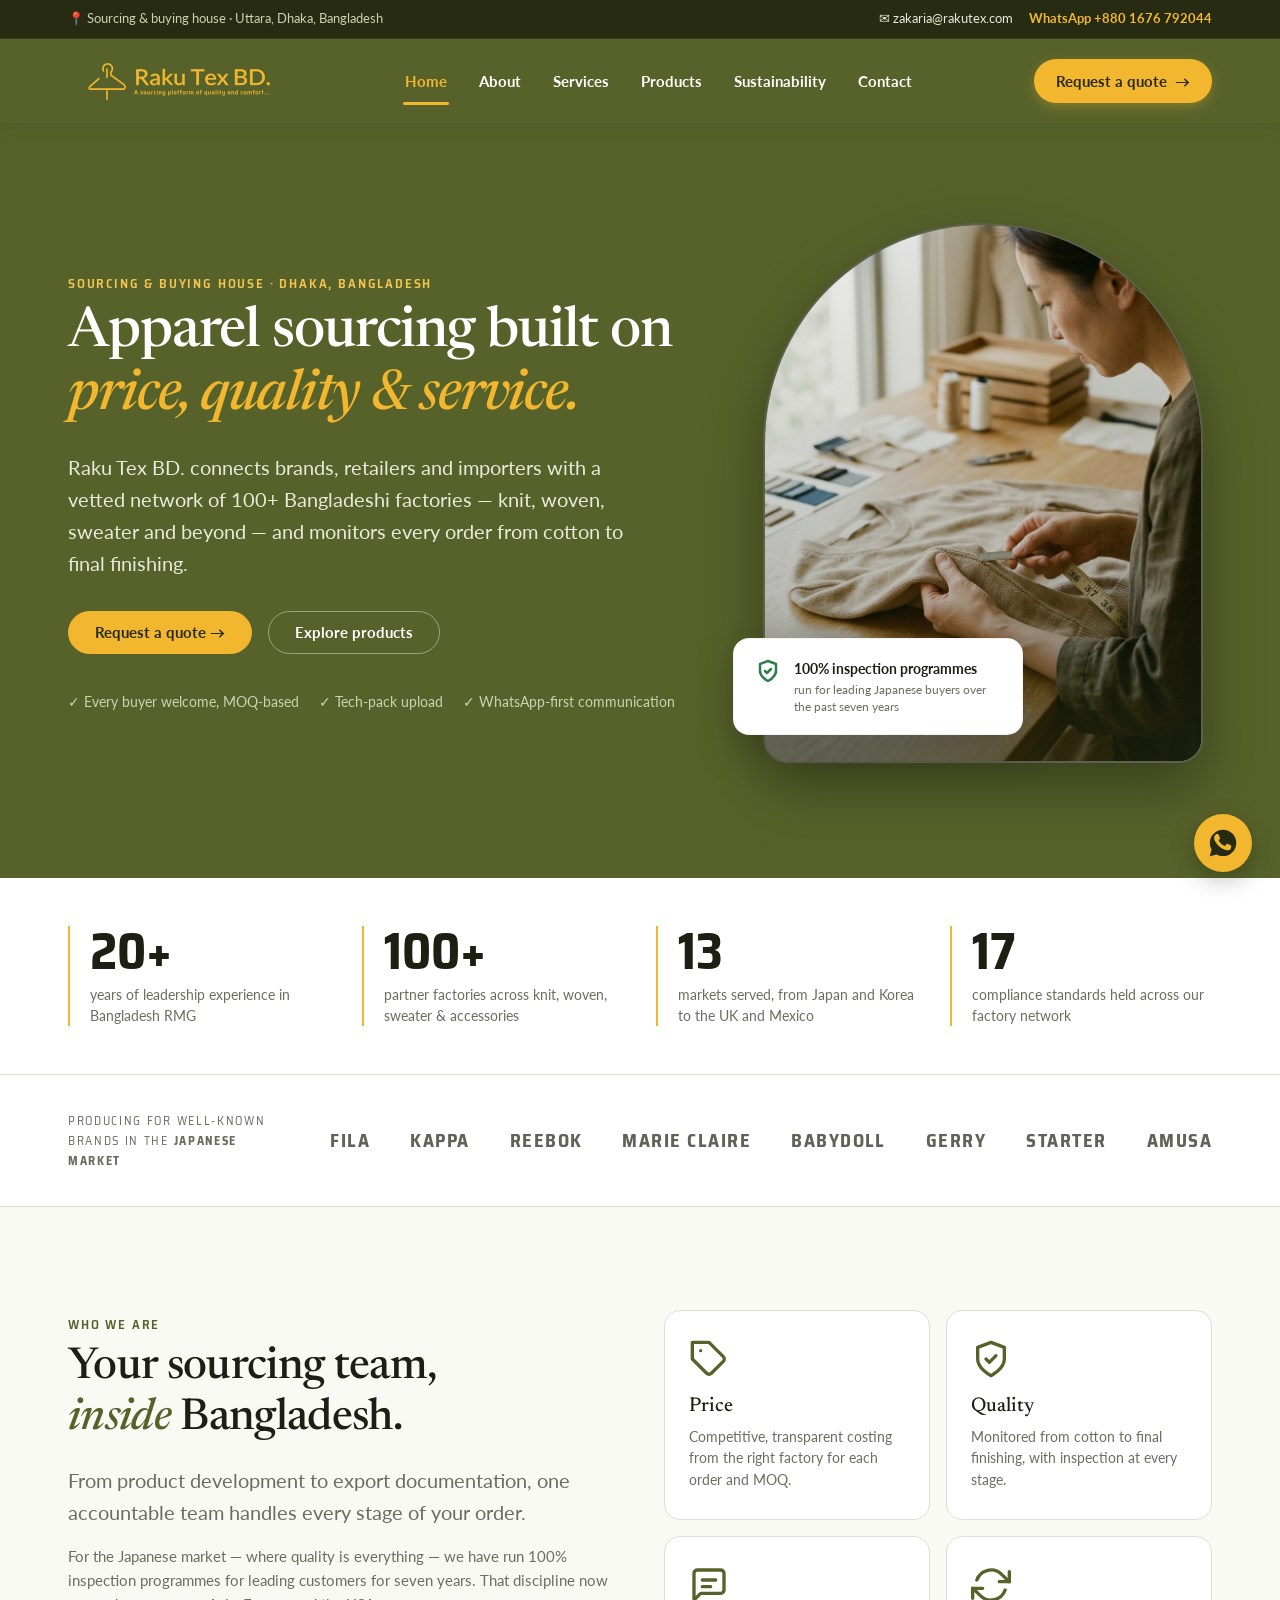
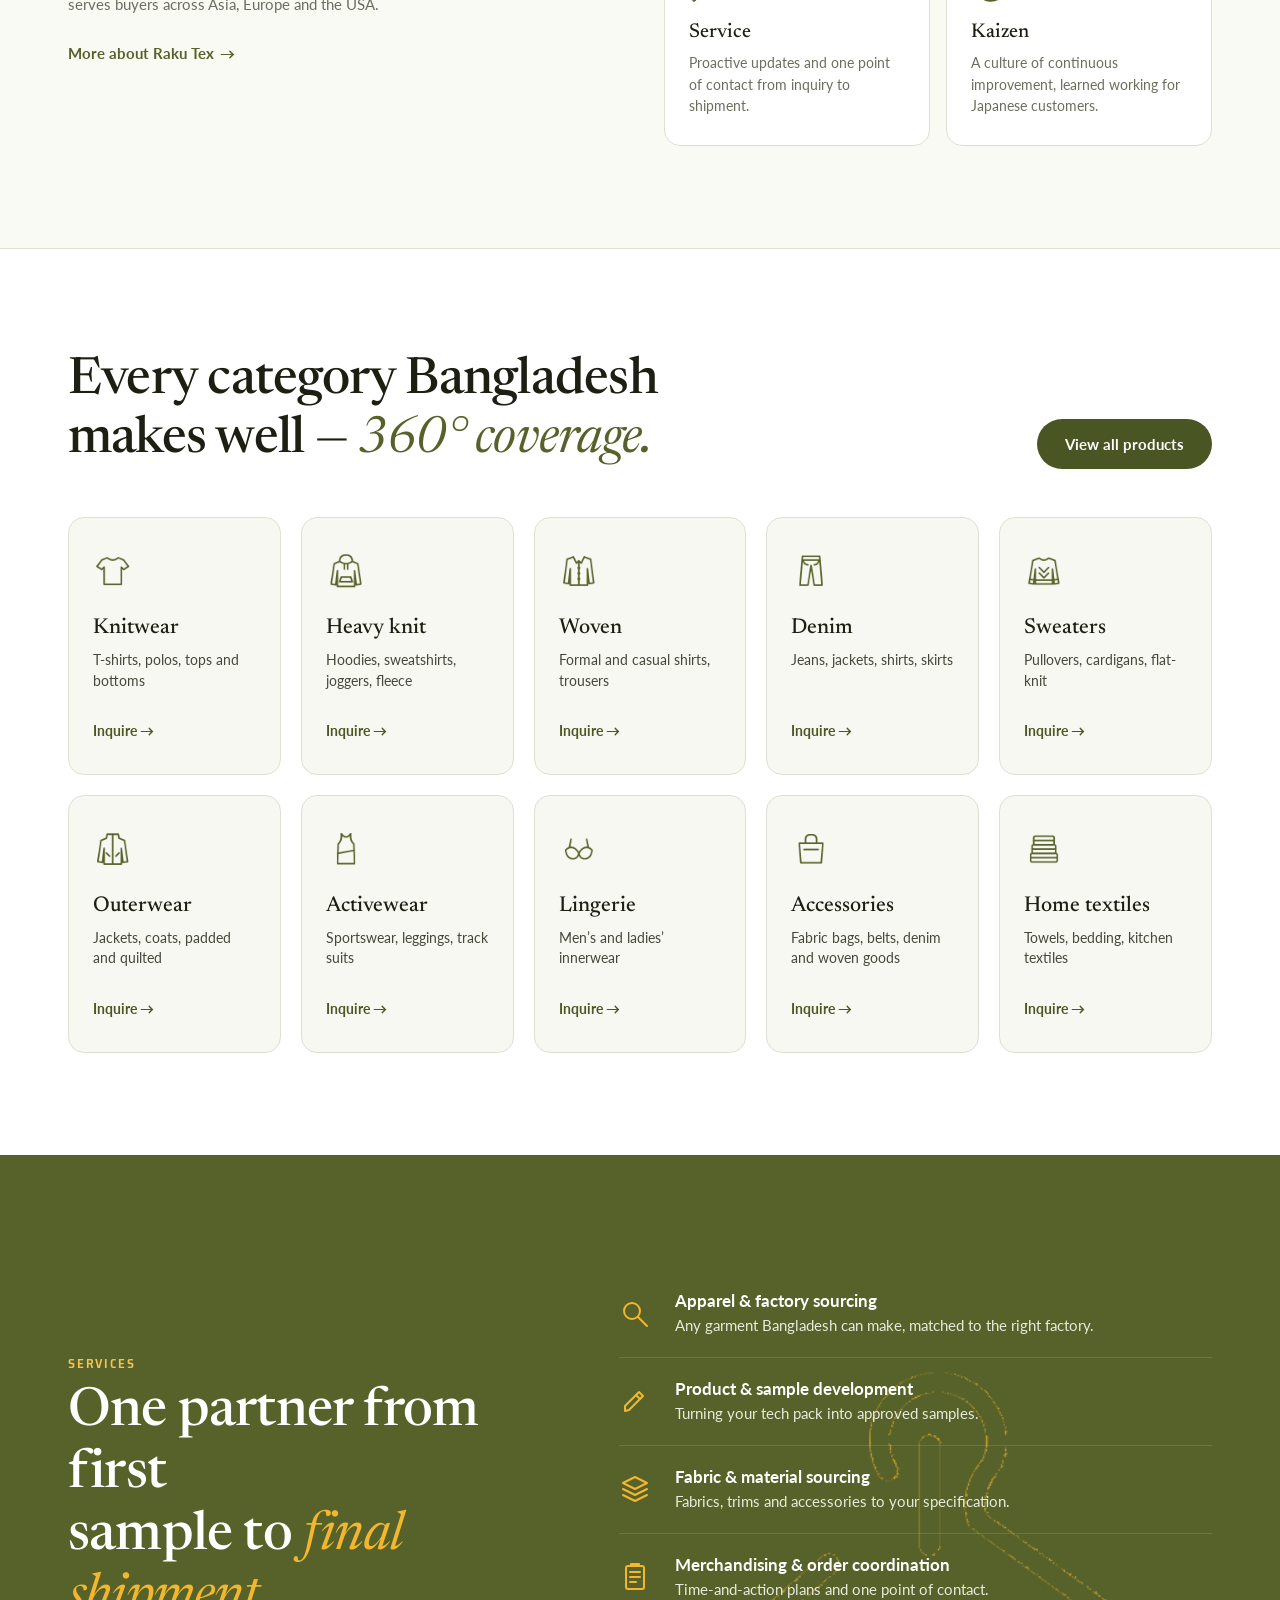
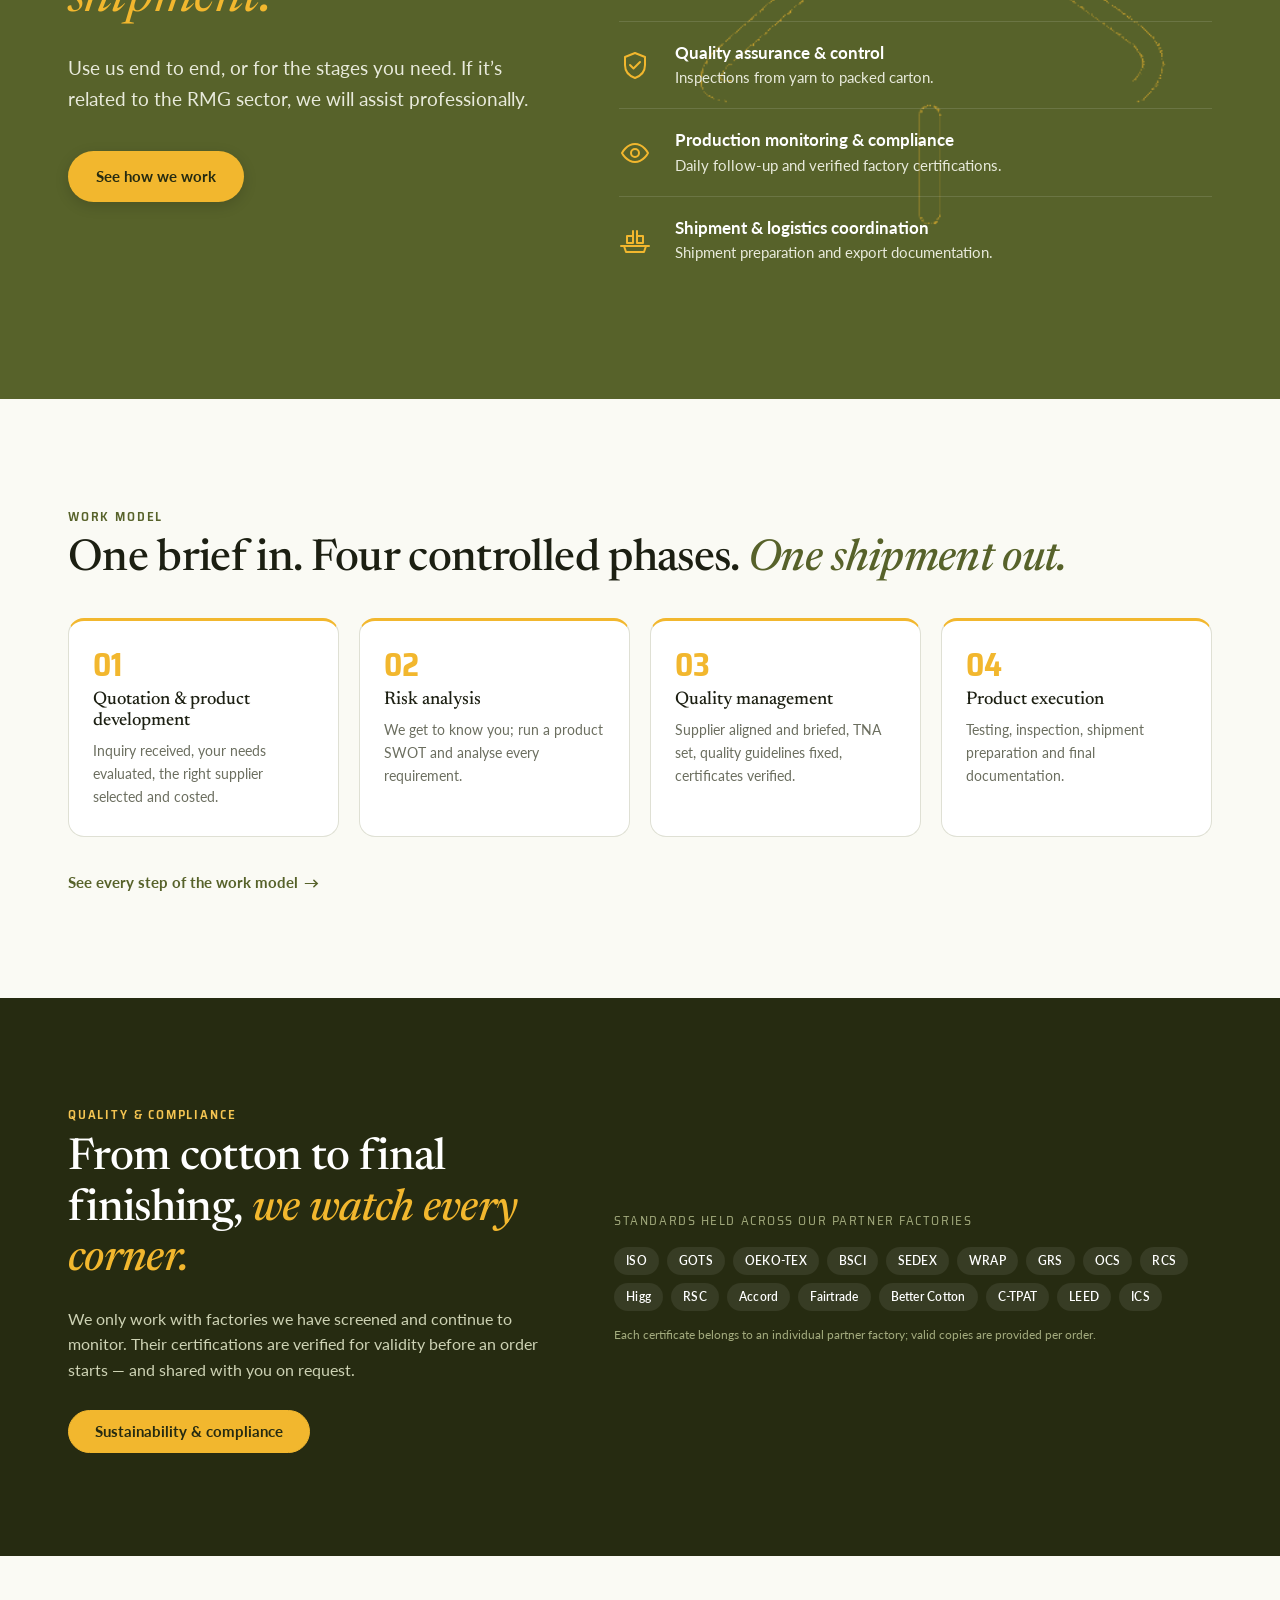
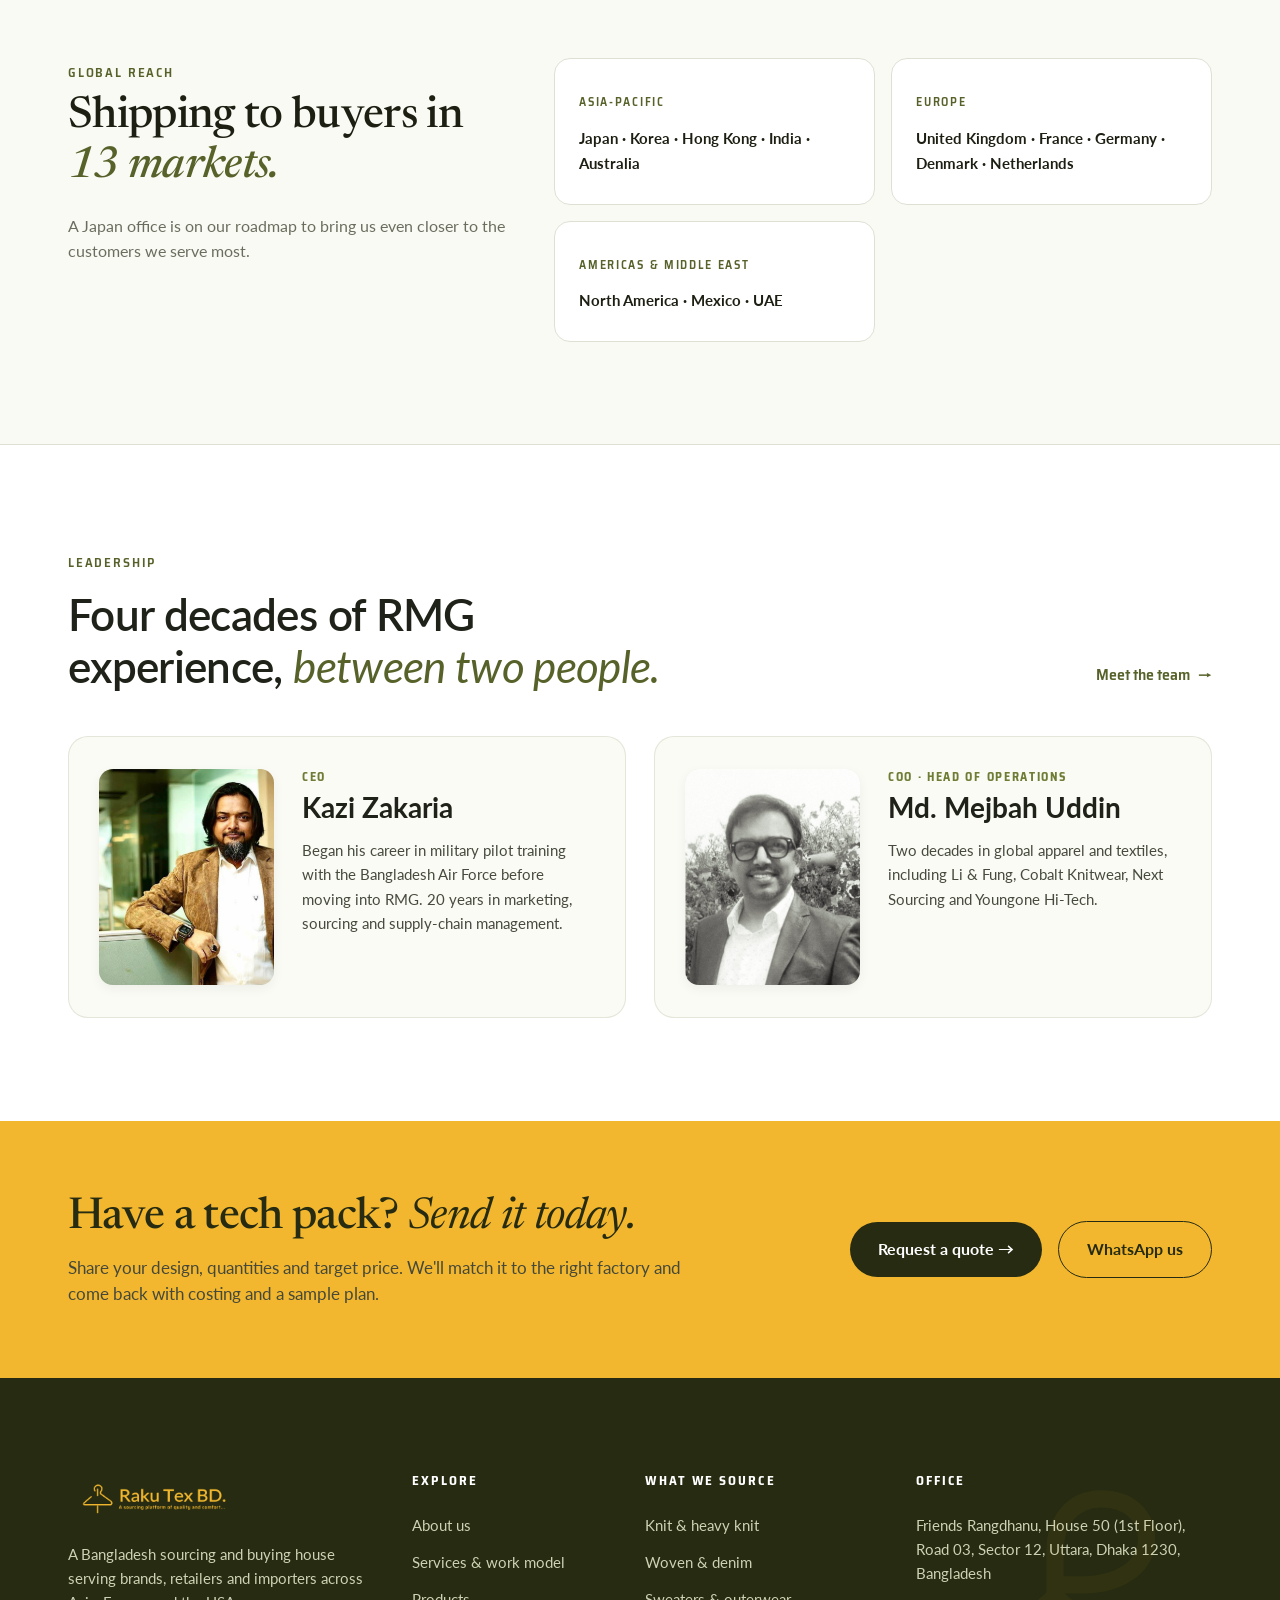
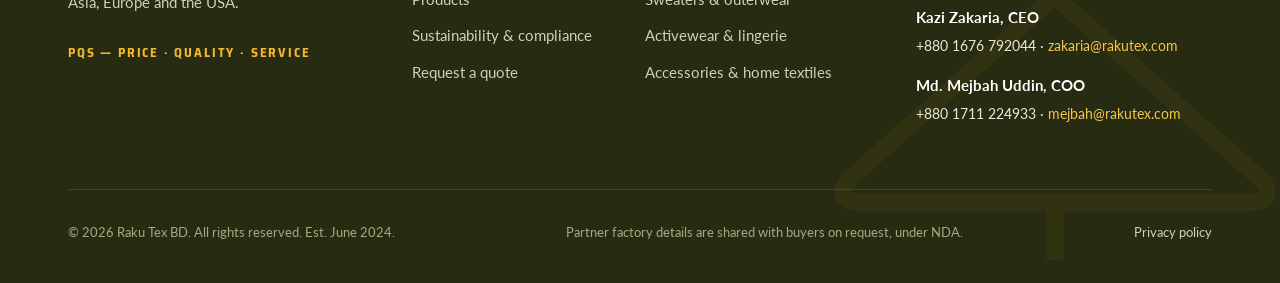
==== commit e0de5fb6: "Populate category section on index.html with icons extracted from selection.png" ====
--- a/index.html
+++ b/index.html
@@ -284,7 +284,7 @@
           <!-- 1. Knitwear -->
           <a href="category-knitwear.html" class="category-clean-card">
             <div class="category-clean-icon">
-              <svg viewBox="0 0 48 48"><use href="assets/icons/icons.svg#icon-knitwear"></use></svg>
+              <img src="assets/images/categories/knitwear.png" alt="Knitwear icon" class="category-icon-img" width="48" height="48" loading="lazy">
             </div>
             <h3 class="category-clean-title">Knitwear</h3>
             <p class="category-clean-desc">T-shirts, polos, tops and bottoms</p>
@@ -294,7 +294,7 @@
           <!-- 2. Heavy knit -->
           <a href="products.html" class="category-clean-card">
             <div class="category-clean-icon">
-              <svg viewBox="0 0 48 48"><use href="assets/icons/icons.svg#icon-heavy-knit"></use></svg>
+              <img src="assets/images/categories/heavy-knit.png" alt="Heavy knit icon" class="category-icon-img" width="48" height="48" loading="lazy">
             </div>
             <h3 class="category-clean-title">Heavy knit</h3>
             <p class="category-clean-desc">Hoodies, sweatshirts, joggers, fleece</p>
@@ -304,7 +304,7 @@
           <!-- 3. Woven -->
           <a href="products.html" class="category-clean-card">
             <div class="category-clean-icon">
-              <svg viewBox="0 0 48 48"><use href="assets/icons/icons.svg#icon-woven"></use></svg>
+              <img src="assets/images/categories/woven.png" alt="Woven icon" class="category-icon-img" width="48" height="48" loading="lazy">
             </div>
             <h3 class="category-clean-title">Woven</h3>
             <p class="category-clean-desc">Formal and casual shirts, trousers</p>
@@ -314,7 +314,7 @@
           <!-- 4. Denim -->
           <a href="products.html" class="category-clean-card">
             <div class="category-clean-icon">
-              <svg viewBox="0 0 48 48"><use href="assets/icons/icons.svg#icon-denim"></use></svg>
+              <img src="assets/images/categories/denim.png" alt="Denim icon" class="category-icon-img" width="48" height="48" loading="lazy">
             </div>
             <h3 class="category-clean-title">Denim</h3>
             <p class="category-clean-desc">Jeans, jackets, shirts, skirts</p>
@@ -324,7 +324,7 @@
           <!-- 5. Sweaters -->
           <a href="products.html" class="category-clean-card">
             <div class="category-clean-icon">
-              <svg viewBox="0 0 48 48"><use href="assets/icons/icons.svg#icon-sweaters"></use></svg>
+              <img src="assets/images/categories/sweaters.png" alt="Sweaters icon" class="category-icon-img" width="48" height="48" loading="lazy">
             </div>
             <h3 class="category-clean-title">Sweaters</h3>
             <p class="category-clean-desc">Pullovers, cardigans, flat-knit</p>
@@ -334,7 +334,7 @@
           <!-- 6. Outerwear -->
           <a href="products.html" class="category-clean-card">
             <div class="category-clean-icon">
-              <svg viewBox="0 0 48 48"><use href="assets/icons/icons.svg#icon-outerwear"></use></svg>
+              <img src="assets/images/categories/outerwear.png" alt="Outerwear icon" class="category-icon-img" width="48" height="48" loading="lazy">
             </div>
             <h3 class="category-clean-title">Outerwear</h3>
             <p class="category-clean-desc">Jackets, coats, padded and quilted</p>
@@ -344,7 +344,7 @@
           <!-- 7. Activewear -->
           <a href="products.html" class="category-clean-card">
             <div class="category-clean-icon">
-              <svg viewBox="0 0 48 48"><use href="assets/icons/icons.svg#icon-activewear"></use></svg>
+              <img src="assets/images/categories/activewear.png" alt="Activewear icon" class="category-icon-img" width="48" height="48" loading="lazy">
             </div>
             <h3 class="category-clean-title">Activewear</h3>
             <p class="category-clean-desc">Sportswear, leggings, track suits</p>
@@ -354,7 +354,7 @@
           <!-- 8. Lingerie -->
           <a href="products.html" class="category-clean-card">
             <div class="category-clean-icon">
-              <svg viewBox="0 0 48 48"><use href="assets/icons/icons.svg#icon-lingerie"></use></svg>
+              <img src="assets/images/categories/lingerie.png" alt="Lingerie icon" class="category-icon-img" width="48" height="48" loading="lazy">
             </div>
             <h3 class="category-clean-title">Lingerie</h3>
             <p class="category-clean-desc">Men’s and ladies’ innerwear</p>
@@ -364,7 +364,7 @@
           <!-- 9. Accessories -->
           <a href="products.html" class="category-clean-card">
             <div class="category-clean-icon">
-              <svg viewBox="0 0 48 48"><use href="assets/icons/icons.svg#icon-accessories"></use></svg>
+              <img src="assets/images/categories/accessories.png" alt="Accessories icon" class="category-icon-img" width="48" height="48" loading="lazy">
             </div>
             <h3 class="category-clean-title">Accessories</h3>
             <p class="category-clean-desc">Fabric bags, belts, denim and woven goods</p>
@@ -374,7 +374,7 @@
           <!-- 10. Home textiles -->
           <a href="products.html" class="category-clean-card">
             <div class="category-clean-icon">
-              <svg viewBox="0 0 48 48"><use href="assets/icons/icons.svg#icon-home-textiles"></use></svg>
+              <img src="assets/images/categories/home-textiles.png" alt="Home textiles icon" class="category-icon-img" width="48" height="48" loading="lazy">
             </div>
             <h3 class="category-clean-title">Home textiles</h3>
             <p class="category-clean-desc">Towels, bedding, kitchen textiles</p>
--- a/assets/css/pages.css
+++ b/assets/css/pages.css
@@ -1580,7 +1580,9 @@
   align-items: center;
 }
 
-.category-clean-icon svg {
+.category-clean-icon svg,
+.category-clean-icon img,
+.category-icon-img {
   width: 40px;
   height: 40px;
   stroke: var(--rt-olive-500);
@@ -1588,6 +1590,8 @@
   stroke-width: 2;
   stroke-linecap: round;
   stroke-linejoin: round;
+  object-fit: contain;
+  display: block;
 }
 
 .category-clean-title {
@@ -2510,9 +2514,13 @@
   .category-clean-icon {
     margin-bottom: 14px;
   }
-  .category-clean-icon svg {
+  .category-clean-icon svg,
+  .category-clean-icon img,
+  .category-icon-img {
     width: 36px;
     height: 36px;
+    object-fit: contain;
+    display: block;
   }
   .category-clean-title {
     font-size: 1.1rem;
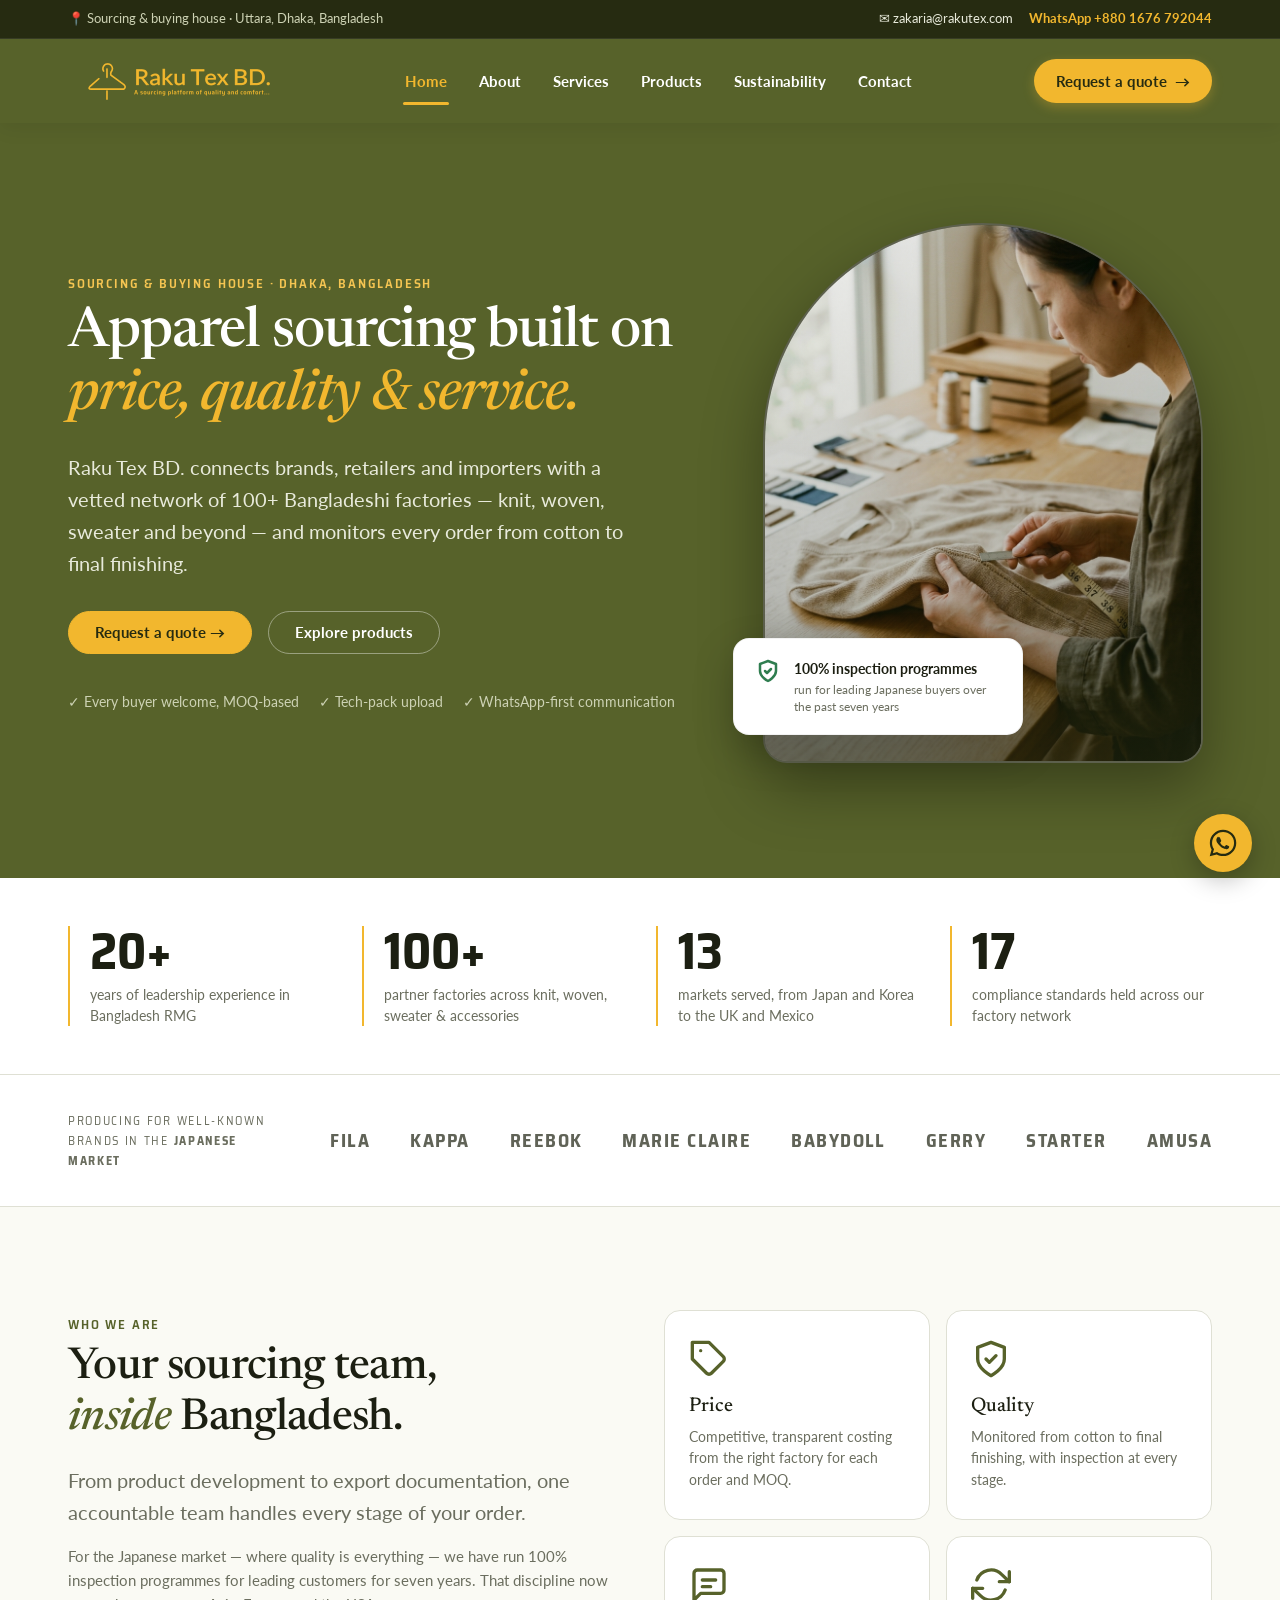
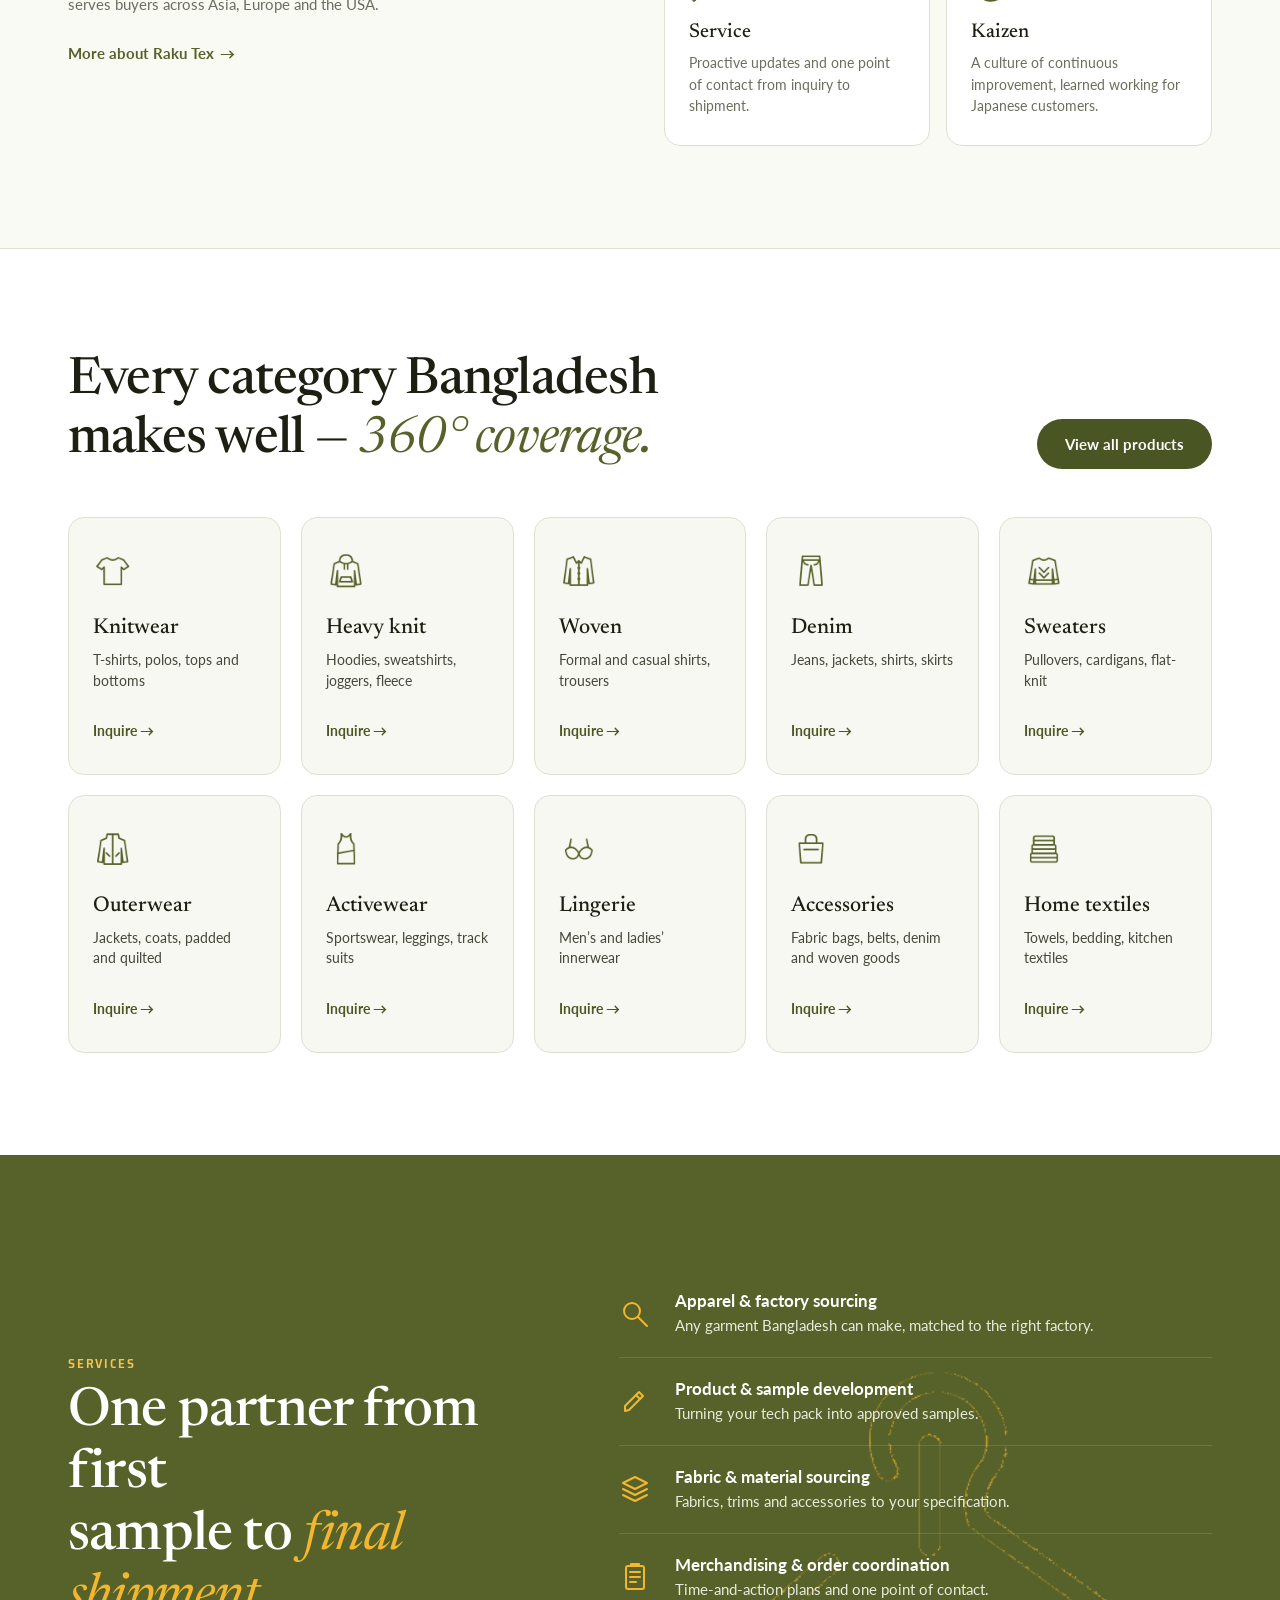
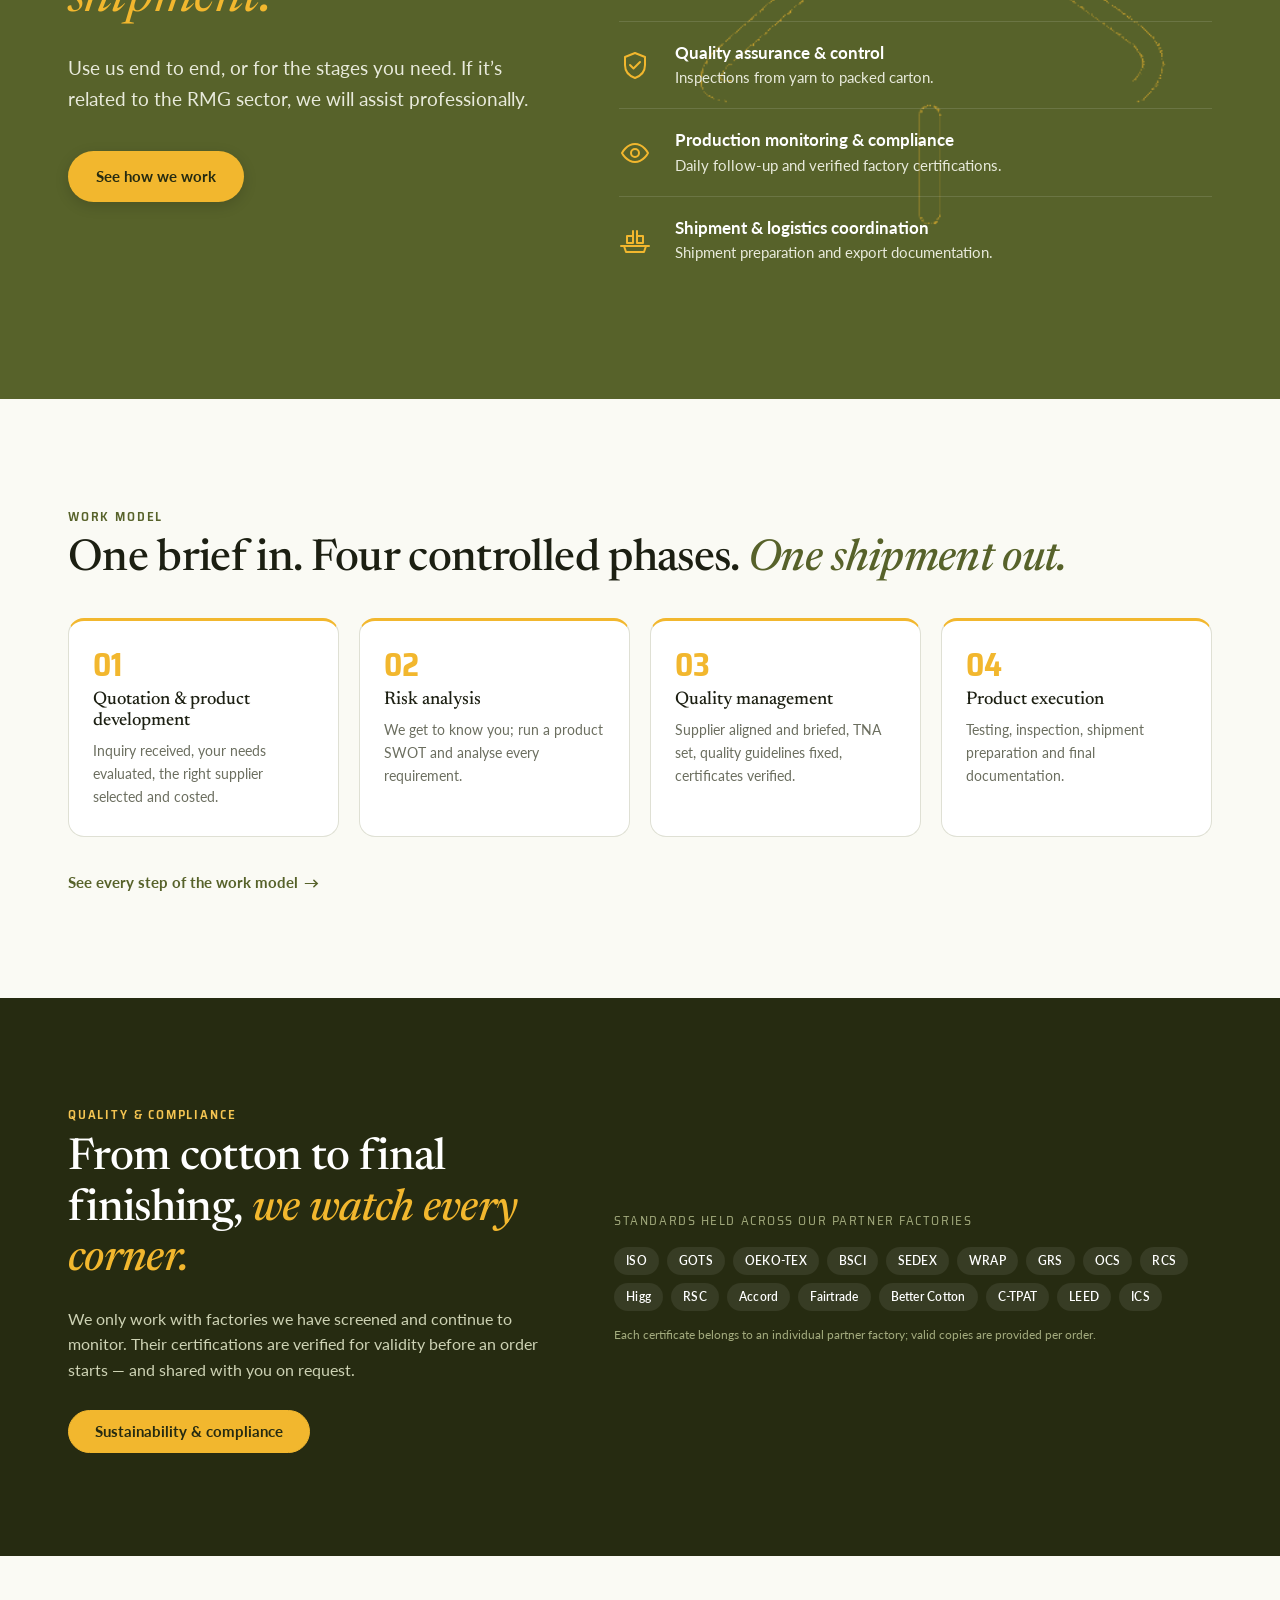
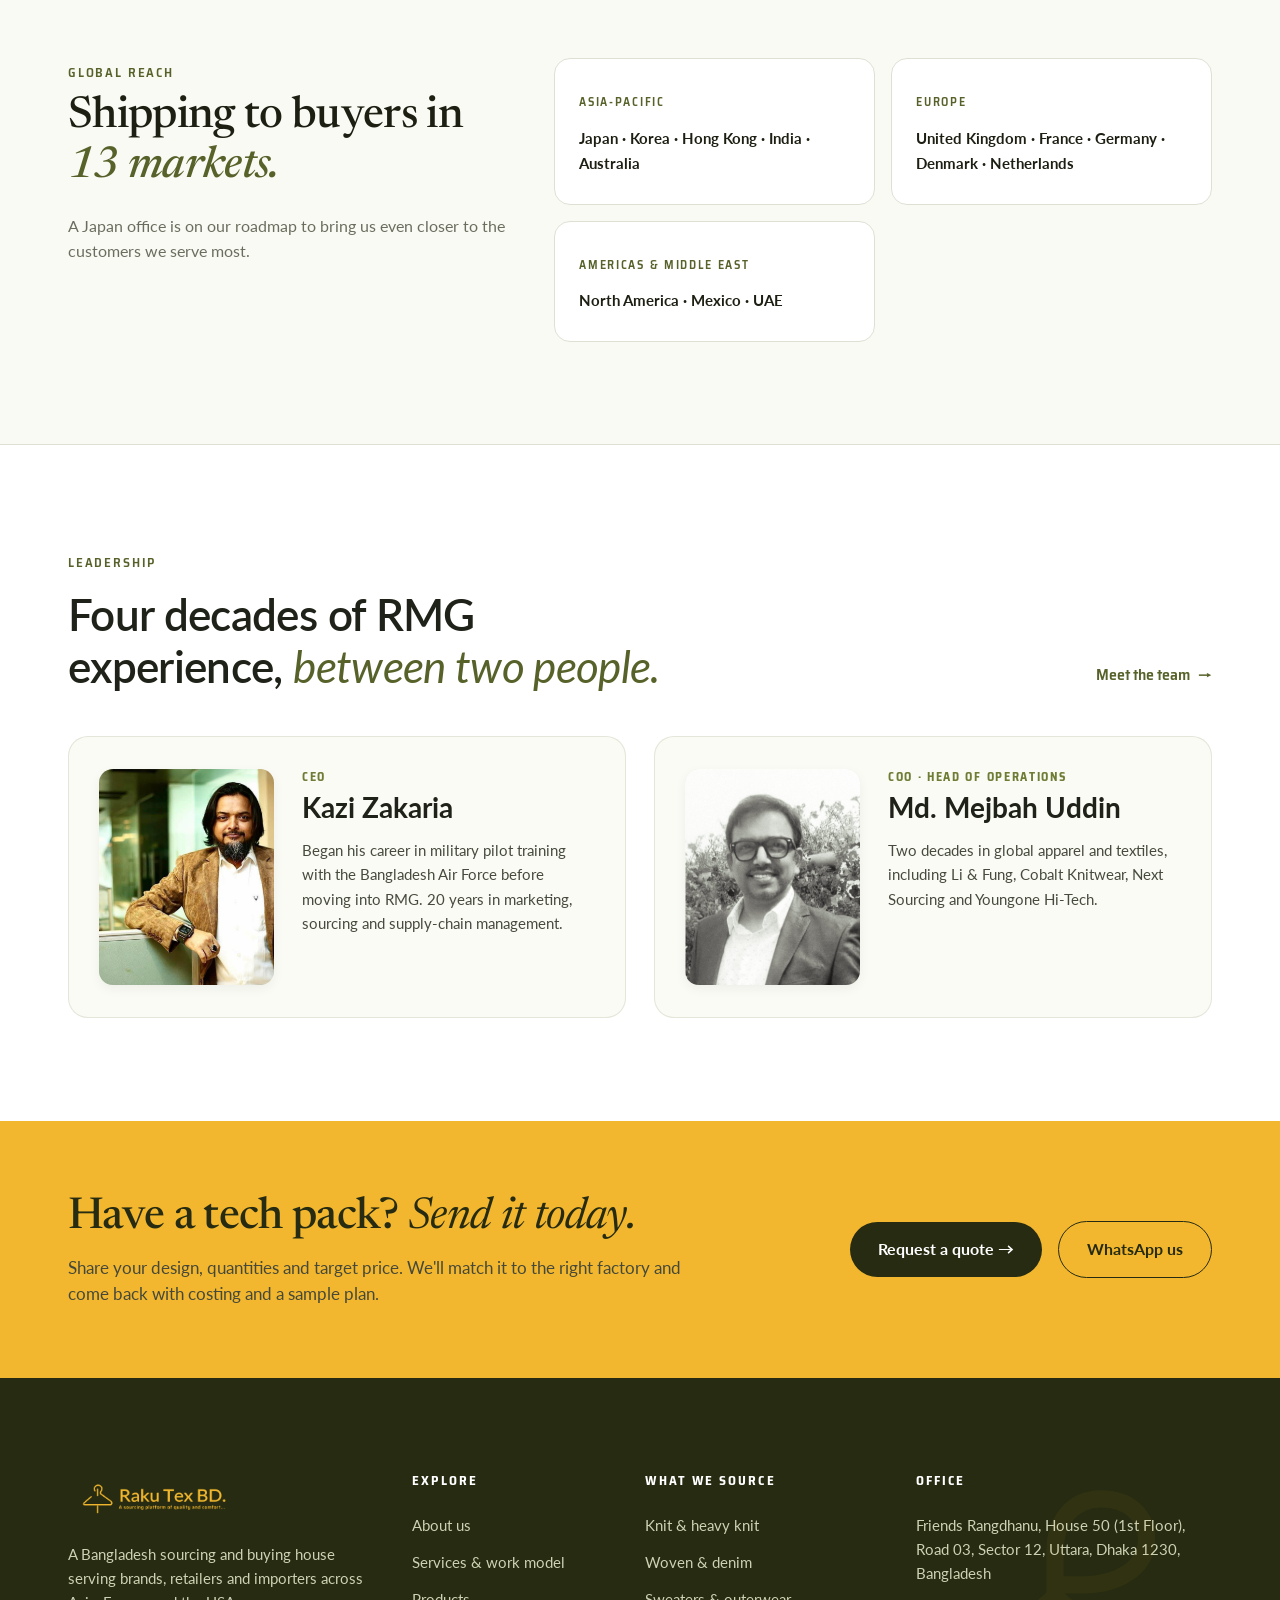
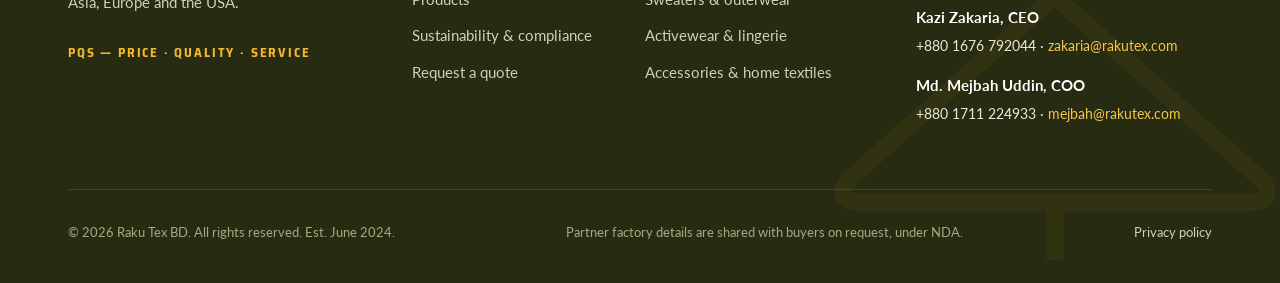
==== commit a2a500ae: "fix(ui): restore crisp official vector logo for floating WhatsApp button" ====
--- a/index.html
+++ b/index.html
@@ -786,7 +786,9 @@
 
   <!-- Floating WhatsApp Action -->
   <a href="https://wa.me/8801676792044" target="_blank" rel="noopener noreferrer" class="floating-whatsapp" aria-label="Chat with CEO on WhatsApp">
-    <svg viewBox="0 0 24 24"><use href="assets/icons/icons.svg#icon-whatsapp"></use></svg>
+    <svg viewBox="0 0 24 24" width="30" height="30" fill="currentColor" aria-hidden="true">
+      <path fill-rule="evenodd" clip-rule="evenodd" d="M12.04 2C6.58 2 2.13 6.45 2.13 11.91C2.13 13.66 2.59 15.36 3.45 16.86L2.05 22L7.3 20.62C8.75 21.41 10.38 21.83 12.04 21.83C17.5 21.83 21.95 17.38 21.95 11.92C21.95 9.27 20.92 6.78 19.05 4.91C17.18 3.03 14.69 2 12.04 2ZM12.05 3.67C14.25 3.67 16.33 4.53 17.87 6.08C19.42 7.62 20.28 9.7 20.28 11.92C20.28 16.46 16.59 20.15 12.04 20.15C10.56 20.15 9.11 19.76 7.85 19L7.55 18.83L4.43 19.65L5.26 16.57L5.06 16.25C4.24 14.93 3.81 13.43 3.81 11.91C3.81 7.37 7.5 3.67 12.05 3.67M8.53 7.33C8.37 7.33 8.1 7.39 7.87 7.64C7.65 7.89 7 8.5 7 9.71C7 10.93 7.89 12.1 8.01 12.26C8.13 12.43 9.72 14.93 12.18 16.01C14.11 16.86 14.5 16.69 14.92 16.65C15.34 16.61 16.27 16.1 16.46 15.56C16.65 15.03 16.65 14.58 16.59 14.5C16.53 14.41 16.39 14.36 16.17 14.25C15.95 14.14 14.86 13.6 14.65 13.52C14.44 13.44 14.29 13.4 14.14 13.62C13.99 13.84 13.57 14.33 13.44 14.49C13.31 14.65 13.18 14.67 12.96 14.56C12.74 14.45 12.03 14.21 11.2 13.46C10.54 12.87 10.09 12.14 9.96 11.92C9.83 11.7 9.95 11.58 10.06 11.47C10.16 11.37 10.29 11.2 10.42 11.03C10.55 10.87 10.59 10.75 10.68 10.57C10.76 10.4 10.72 10.25 10.65 10.14C10.58 10.03 10.04 8.7 9.81 8.16C9.59 7.63 9.37 7.7 9.21 7.7C9.07 7.7 8.93 7.7 8.79 7.7C8.65 7.7 8.42 7.75 8.53 7.33Z"/>
+    </svg>
   </a>
 
   <!-- Fixed Mobile Bottom Action Bar -->
--- a/assets/css/layout.css
+++ b/assets/css/layout.css
@@ -644,5 +644,6 @@
 .floating-whatsapp svg {
   width: 32px;
   height: 32px;
+  display: block;
   fill: currentColor;
 }
--- a/assets/css/pages.css
+++ b/assets/css/pages.css
@@ -304,8 +304,15 @@
 }
 
 /* ==========================================================================
-   ABOUT: AT A GLANCE TABLE & ROADMAP
+   ABOUT: PAGE LAYOUT & RESPONSIVE COMPONENTS
    ========================================================================== */
+.about-story-grid {
+  display: grid;
+  grid-template-columns: 1.2fr 0.8fr;
+  gap: 48px;
+  align-items: start;
+}
+
 .at-a-glance-card {
   background-color: var(--rt-surface);
   border: 1px solid var(--rt-line);
@@ -346,6 +353,125 @@
   padding: 14px 0;
 }
 
+.about-pillars-grid {
+  display: grid;
+  grid-template-columns: repeat(3, 1fr);
+  gap: 24px;
+}
+
+.about-japan-grid {
+  display: grid;
+  grid-template-columns: 1fr 1fr;
+  gap: 48px;
+  align-items: center;
+}
+
+.about-japan-brands-label {
+  font-family: var(--rt-font-label);
+  font-size: 0.75rem;
+  letter-spacing: 0.14em;
+  text-transform: uppercase;
+  color: var(--rt-olive-300);
+  display: block;
+  margin-bottom: 16px;
+}
+
+.about-japan-brands {
+  display: grid;
+  grid-template-columns: repeat(2, 1fr);
+  gap: 12px;
+}
+
+.about-japan-brand-item {
+  background-color: rgba(255, 255, 255, 0.06);
+  padding: 14px;
+  text-align: center;
+  border-radius: 8px;
+  font-family: var(--rt-font-label);
+  font-weight: 700;
+  color: var(--rt-white);
+  letter-spacing: 0.08em;
+  border: 1px solid rgba(255, 255, 255, 0.04);
+}
+
+.vision-mobile-swipe-hint {
+  display: none;
+  font-size: 0.75rem;
+  font-weight: 600;
+  color: #6E7C35;
+  letter-spacing: 0.05em;
+  margin-bottom: 12px;
+  text-transform: uppercase;
+}
+
+@media (max-width: 990px) {
+  .about-story-grid {
+    grid-template-columns: 1fr;
+    gap: 36px;
+  }
+
+  .about-pillars-grid {
+    grid-template-columns: 1fr;
+    gap: 16px;
+  }
+
+  .about-japan-grid {
+    grid-template-columns: 1fr;
+    gap: 32px;
+  }
+}
+
+@media (max-width: 768px) {
+  .section-pad {
+    padding-top: 48px;
+    padding-bottom: 48px;
+  }
+
+  .section-pad-sm {
+    padding-top: 36px;
+    padding-bottom: 36px;
+  }
+
+  .vision-mobile-swipe-hint {
+    display: block;
+  }
+}
+
+@media (max-width: 540px) {
+  .at-a-glance-card {
+    padding: 20px 16px;
+    border-radius: 14px;
+  }
+
+  .glance-table tr {
+    display: flex;
+    flex-direction: column;
+    padding: 10px 0;
+  }
+
+  .glance-table th {
+    width: 100%;
+    padding: 0 0 3px 0;
+    font-size: 0.6875rem;
+    color: #6A705B;
+  }
+
+  .glance-table td {
+    width: 100%;
+    padding: 0;
+    font-size: 0.875rem;
+  }
+
+  .about-japan-brands {
+    gap: 8px;
+  }
+
+  .about-japan-brand-item {
+    padding: 10px 6px;
+    font-size: 0.8125rem;
+  }
+}
+
 /* ==========================================================================
    ABOUT PAGE: VISION 2030 ROADMAP (from vision.png)
    ========================================================================== */
@@ -648,12 +774,14 @@
   margin-bottom: 12px;
 }
 
-.category-hero-eyebrow svg {
+.category-hero-eyebrow svg,
+.category-hero-eyebrow img {
   width: 20px;
   height: 20px;
   stroke: #57622A;
   fill: none;
   stroke-width: 2;
+  object-fit: contain;
 }
 
 .category-hero-eyebrow span {
@@ -1058,12 +1186,14 @@
   justify-content: center;
 }
 
-.category-related-icon-wrap svg {
+.category-related-icon-wrap svg,
+.category-related-icon-wrap img {
   width: 38px;
   height: 38px;
   stroke: #57622A;
   fill: none;
   stroke-width: 1.8;
+  object-fit: contain;
 }
 
 .category-related-card-title {
@@ -1359,6 +1489,173 @@
   .standards-grid {
     grid-template-columns: 1fr;
     gap: 12px;
+  }
+}
+
+/* ==========================================================================
+   SUSTAINABILITY: OUR OWN COMMITMENTS SECTION
+   ========================================================================== */
+.commitments-grid {
+  display: grid;
+  grid-template-columns: 1fr 1.5fr;
+  gap: 48px;
+  align-items: start;
+}
+
+.commitments-title {
+  font-family: var(--rt-font-heading);
+  font-size: clamp(2rem, 3.5vw, 2.75rem);
+  font-weight: 600;
+  color: #1E2310;
+  margin: 8px 0 16px 0;
+  line-height: 1.15;
+}
+
+.commitments-lead {
+  font-size: 1rem;
+  color: var(--rt-text-muted);
+  line-height: 1.6;
+  margin-bottom: 24px;
+}
+
+.commitments-roadmap-link {
+  display: inline-flex;
+  align-items: center;
+  gap: 8px;
+  font-size: 0.9375rem;
+  font-weight: 600;
+  color: #57622A;
+  text-decoration: underline;
+  text-underline-offset: 4px;
+  transition: color 0.2s ease;
+}
+
+.commitments-roadmap-link:hover {
+  color: #384218;
+}
+
+.commitments-cards-list {
+  display: flex;
+  flex-direction: column;
+  gap: 16px;
+}
+
+.commitment-card {
+  display: flex;
+  align-items: center;
+  gap: 24px;
+  padding: 22px 28px;
+  background-color: #FFFFFF;
+  border: 1px solid #E1E6D4;
+  border-radius: 16px;
+  box-shadow: 0 2px 8px rgba(87, 98, 42, 0.04);
+  transition: transform 0.2s ease, border-color 0.2s ease;
+}
+
+.commitment-card:hover {
+  transform: translateY(-2px);
+  border-color: #8C9950;
+}
+
+.commitment-year-badge {
+  font-family: var(--rt-font-label);
+  font-size: 1.625rem;
+  font-weight: 800;
+  color: #DDA726;
+  letter-spacing: -0.02em;
+  width: 72px;
+  flex-shrink: 0;
+  line-height: 1;
+}
+
+.commitment-card-body {
+  flex: 1;
+}
+
+.commitment-card-title {
+  font-family: var(--rt-font-body);
+  font-size: 1.0625rem;
+  font-weight: 700;
+  color: #1E2310;
+  margin: 0 0 4px 0;
+}
+
+.commitment-card-desc {
+  font-size: 0.90625rem;
+  color: #585F4C;
+  line-height: 1.5;
+  margin: 0;
+}
+
+@media (max-width: 900px) {
+  .commitments-grid {
+    grid-template-columns: 1fr;
+    gap: 32px;
+  }
+}
+
+@media (max-width: 640px) {
+  .commitments-grid {
+    gap: 22px;
+  }
+
+  .commitments-title {
+    font-size: clamp(1.75rem, 5.5vw, 2.15rem);
+    margin-bottom: 12px;
+  }
+
+  .commitments-lead {
+    font-size: 0.9375rem;
+    line-height: 1.55;
+    margin-bottom: 18px;
+  }
+
+  .commitments-roadmap-link {
+    display: inline-flex;
+    padding: 10px 18px;
+    background-color: #F0F3E8;
+    border-radius: 9999px;
+    text-decoration: none;
+    font-size: 0.875rem;
+  }
+
+  .commitments-cards-list {
+    gap: 12px;
+  }
+
+  .commitment-card {
+    padding: 16px 18px;
+    border-radius: 14px;
+    gap: 16px;
+    align-items: flex-start;
+  }
+
+  .commitment-year-badge {
+    font-size: 1.35rem;
+    width: 52px;
+    padding-top: 2px;
+  }
+
+  .commitment-card-title {
+    font-size: 1rem;
+    margin-bottom: 3px;
+  }
+
+  .commitment-card-desc {
+    font-size: 0.84375rem;
+    line-height: 1.5;
+  }
+}
+
+@media (max-width: 380px) {
+  .commitment-card {
+    gap: 12px;
+    padding: 14px 14px;
+  }
+
+  .commitment-year-badge {
+    font-size: 1.2rem;
+    width: 46px;
   }
 }
 
@@ -1790,6 +2087,141 @@
 }
 
 /* ==========================================================================
+   SERVICES: BUYER QUESTIONS (FAQ) SECTION
+   ========================================================================== */
+.buyer-questions-grid {
+  display: grid;
+  grid-template-columns: 1fr 1.6fr;
+  gap: 48px;
+  align-items: start;
+}
+
+.buyer-questions-title {
+  font-family: var(--rt-font-heading);
+  font-size: clamp(2rem, 3.5vw, 2.75rem);
+  font-weight: 600;
+  color: #1E2310;
+  margin: 8px 0 14px 0;
+  line-height: 1.18;
+}
+
+.buyer-questions-desc {
+  font-size: 0.9375rem;
+  color: var(--rt-text-muted);
+  line-height: 1.6;
+  margin-bottom: 24px;
+}
+
+.buyer-questions-wa-btn {
+  display: inline-flex;
+  align-items: center;
+  gap: 10px;
+  background-color: var(--rt-gold-500);
+  color: #1E2310;
+  font-weight: 700;
+  font-size: 0.9375rem;
+  padding: 12px 24px;
+  border-radius: var(--rt-radius-pill);
+  text-decoration: none;
+  transition: all 0.2s ease;
+  box-shadow: 0 2px 6px rgba(0, 0, 0, 0.05);
+}
+
+.buyer-questions-wa-btn:hover {
+  background-color: #DE9C1B;
+  transform: translateY(-1px);
+}
+
+@media (max-width: 900px) {
+  .buyer-questions-grid {
+    grid-template-columns: 1fr;
+    gap: 32px;
+  }
+}
+
+@media (max-width: 640px) {
+  .buyer-questions-grid {
+    gap: 24px;
+  }
+
+  .buyer-questions-title {
+    font-size: clamp(1.75rem, 5.5vw, 2.15rem);
+    margin-bottom: 10px;
+  }
+
+  .buyer-questions-desc {
+    font-size: 0.90625rem;
+    line-height: 1.55;
+    margin-bottom: 18px;
+  }
+
+  .buyer-questions-wa-btn {
+    width: 100%;
+    justify-content: center;
+    padding: 13px 20px;
+    border-radius: 12px;
+    font-size: 0.9375rem;
+  }
+
+  .accordion {
+    gap: 10px;
+  }
+
+  .accordion-item {
+    background-color: #FFFFFF;
+    border: 1px solid #E1E6D4;
+    border-radius: 12px;
+    box-shadow: 0 1px 3px rgba(0, 0, 0, 0.02);
+  }
+
+  .accordion-item.active {
+    border-color: #6E7C35;
+    box-shadow: 0 4px 14px rgba(87, 98, 42, 0.06);
+  }
+
+  .accordion-trigger {
+    padding: 16px 18px;
+    font-size: 0.9375rem;
+    line-height: 1.4;
+    gap: 12px;
+  }
+
+  .accordion-trigger span:first-child {
+    font-weight: 600;
+    color: #1E2310;
+  }
+
+  .accordion-icon {
+    width: 26px;
+    height: 26px;
+    font-size: 1.125rem;
+    background-color: #F0F3E8;
+    color: #57622A;
+  }
+
+  .accordion-item.active .accordion-icon {
+    background-color: #57622A;
+    color: #FFFFFF;
+  }
+
+  .accordion-content {
+    padding: 0 18px;
+  }
+
+  .accordion-item.active .accordion-content {
+    padding-bottom: 18px;
+  }
+
+  .accordion-body {
+    font-size: 0.875rem;
+    line-height: 1.62;
+    color: #484E3D;
+    border-top: 1px solid #ECEFE2;
+    padding-top: 12px;
+  }
+}
+
+/* ==========================================================================
    ABOUT PAGE: EXECUTIVE LEADERSHIP SECTION (from About-roles.png)
    ========================================================================== */
 .about-leadership-title {
@@ -1937,12 +2369,159 @@
 
 @media (max-width: 900px) {
   .about-leader-row {
-    grid-template-columns: 1fr;
-    gap: 32px;
-  }
+    grid-template-columns: minmax(240px, 300px) 1fr;
+    gap: 36px;
+  }
+}
+
+@media (max-width: 768px) {
+  .about-leader-row {
+    display: grid;
+    grid-template-columns: 110px 1fr;
+    column-gap: 18px;
+    row-gap: 16px;
+    align-items: center;
+    padding-bottom: 40px;
+  }
+
   .about-leader-photo-wrap {
-    max-width: 320px;
-    margin: 0 auto;
+    grid-column: 1;
+    grid-row: 1;
+    width: 110px;
+    height: 135px;
+    max-width: 110px;
+    border-radius: 55px 55px 14px 14px;
+    overflow: hidden;
+    margin: 0;
+    box-shadow: 0 8px 20px rgba(87, 98, 42, 0.1);
+  }
+
+  .about-leader-photo {
+    width: 100%;
+    height: 100%;
+    object-fit: cover;
+    display: block;
+  }
+
+  .about-leader-info {
+    display: contents;
+  }
+
+  .about-leader-title-wrap {
+    grid-column: 2;
+    grid-row: 1;
+    display: flex;
+    flex-direction: column;
+    justify-content: center;
+    gap: 4px;
+  }
+
+  .about-leader-role {
+    font-size: 0.6875rem;
+    font-weight: 700;
+    letter-spacing: 0.12em;
+    color: #6E7C35;
+    margin-bottom: 2px;
+    line-height: 1.25;
+  }
+
+  .about-leader-name {
+    font-size: clamp(1.25rem, 4.5vw, 1.55rem);
+    line-height: 1.15;
+    margin: 0;
+    display: flex;
+    flex-direction: column;
+    align-items: flex-start;
+    gap: 2px;
+  }
+
+  .about-leader-name-ja {
+    font-size: 0.8125rem;
+    color: #6A6D60;
+  }
+
+  .about-leader-desc {
+    grid-column: 1 / -1;
+    margin-top: 4px;
+  }
+
+  .about-leader-bio {
+    font-size: 0.9375rem;
+    line-height: 1.62;
+    color: #3F4335;
+    margin: 0 0 10px 0;
+  }
+
+  .about-leader-bio:last-child {
+    margin-bottom: 0;
+  }
+
+  .about-career-wrap {
+    grid-column: 1 / -1;
+    margin-top: 12px;
+  }
+
+  .about-career-label {
+    font-size: 0.8125rem;
+    color: #6A6E60;
+    margin-bottom: 8px;
+    display: block;
+  }
+
+  .about-career-chips {
+    display: flex;
+    flex-wrap: wrap;
+    gap: 8px;
+    margin-bottom: 0;
+  }
+
+  .about-career-pill {
+    padding: 5px 12px;
+    font-size: 0.75rem;
+  }
+
+  .about-leader-contacts {
+    grid-column: 1 / -1;
+    display: flex;
+    flex-direction: column;
+    align-items: flex-start;
+    gap: 8px;
+    background-color: var(--rt-white);
+    padding: 14px 16px;
+    border-radius: 12px;
+    border: 1px solid rgba(87, 98, 42, 0.12);
+    width: 100%;
+    margin-top: 14px;
+  }
+
+  .about-leader-contact-link,
+  .about-leader-contact-static {
+    font-size: 0.875rem;
+    min-height: 28px;
+    display: inline-flex;
+    align-items: center;
+  }
+
+  .about-leader-divider {
+    margin: 0 0 40px 0;
+  }
+}
+
+@media (max-width: 420px) {
+  .about-leader-row {
+    grid-template-columns: 96px 1fr;
+    column-gap: 14px;
+  }
+
+  .about-leader-photo-wrap {
+    width: 96px;
+    height: 118px;
+    max-width: 96px;
+    border-radius: 48px 48px 10px 10px;
+  }
+
+  .about-leader-name {
+    font-size: 1.25rem;
   }
 }
 
@@ -2125,12 +2704,16 @@
   justify-content: center;
 }
 
-.catalogue-card-illustration svg {
+.catalogue-card-illustration svg,
+.catalogue-card-illustration img,
+.catalogue-card-img {
   width: 88px;
   height: 88px;
   stroke: #57622A;
   fill: none;
   stroke-width: 1.8;
+  object-fit: contain;
+  display: block;
 }
 
 .catalogue-card-body {
@@ -2905,6 +3488,16 @@
     background-color: #E2A022;
   }
   .floating-whatsapp {
+    bottom: 20px;
+    right: 20px;
+    width: 52px;
+    height: 52px;
+  }
+  .floating-whatsapp svg {
+    width: 28px;
+    height: 28px;
+  }
+  body:has(.mobile-sticky-bar) .floating-whatsapp {
     display: none;
   }
 }
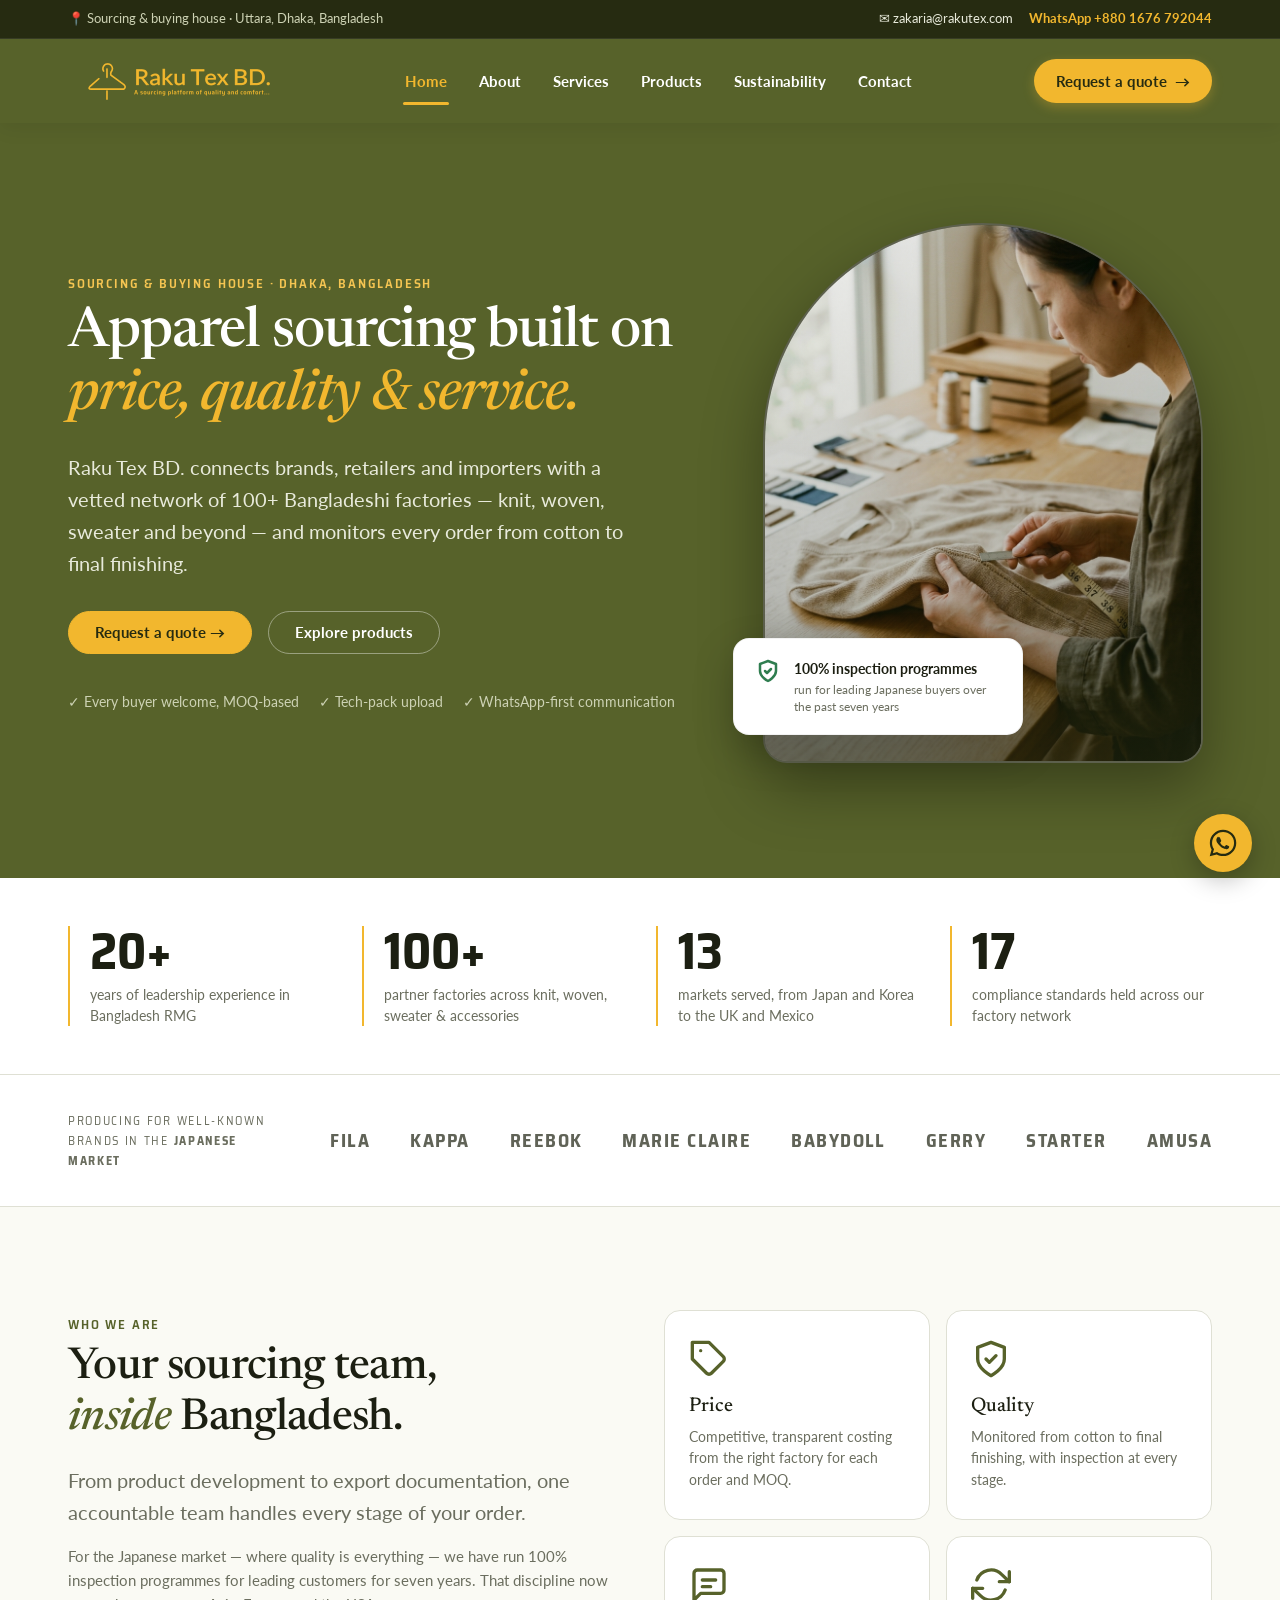
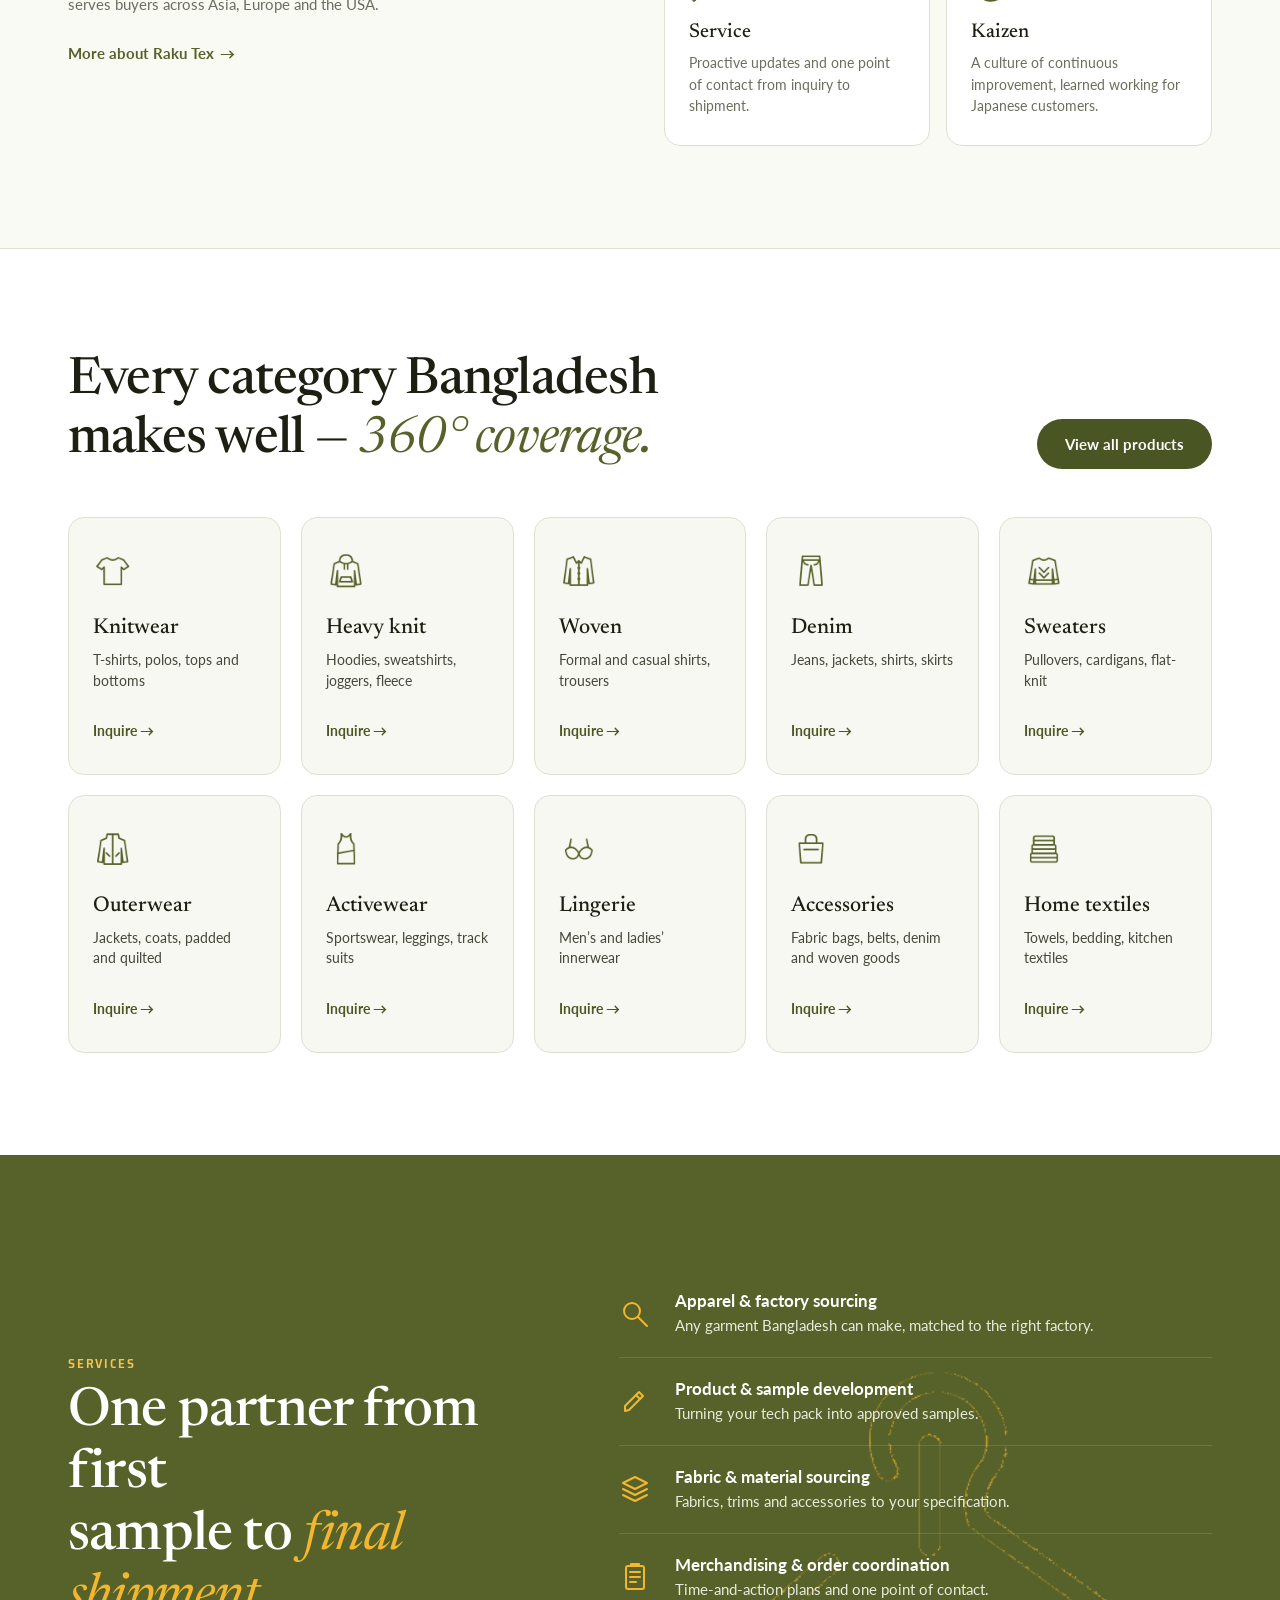
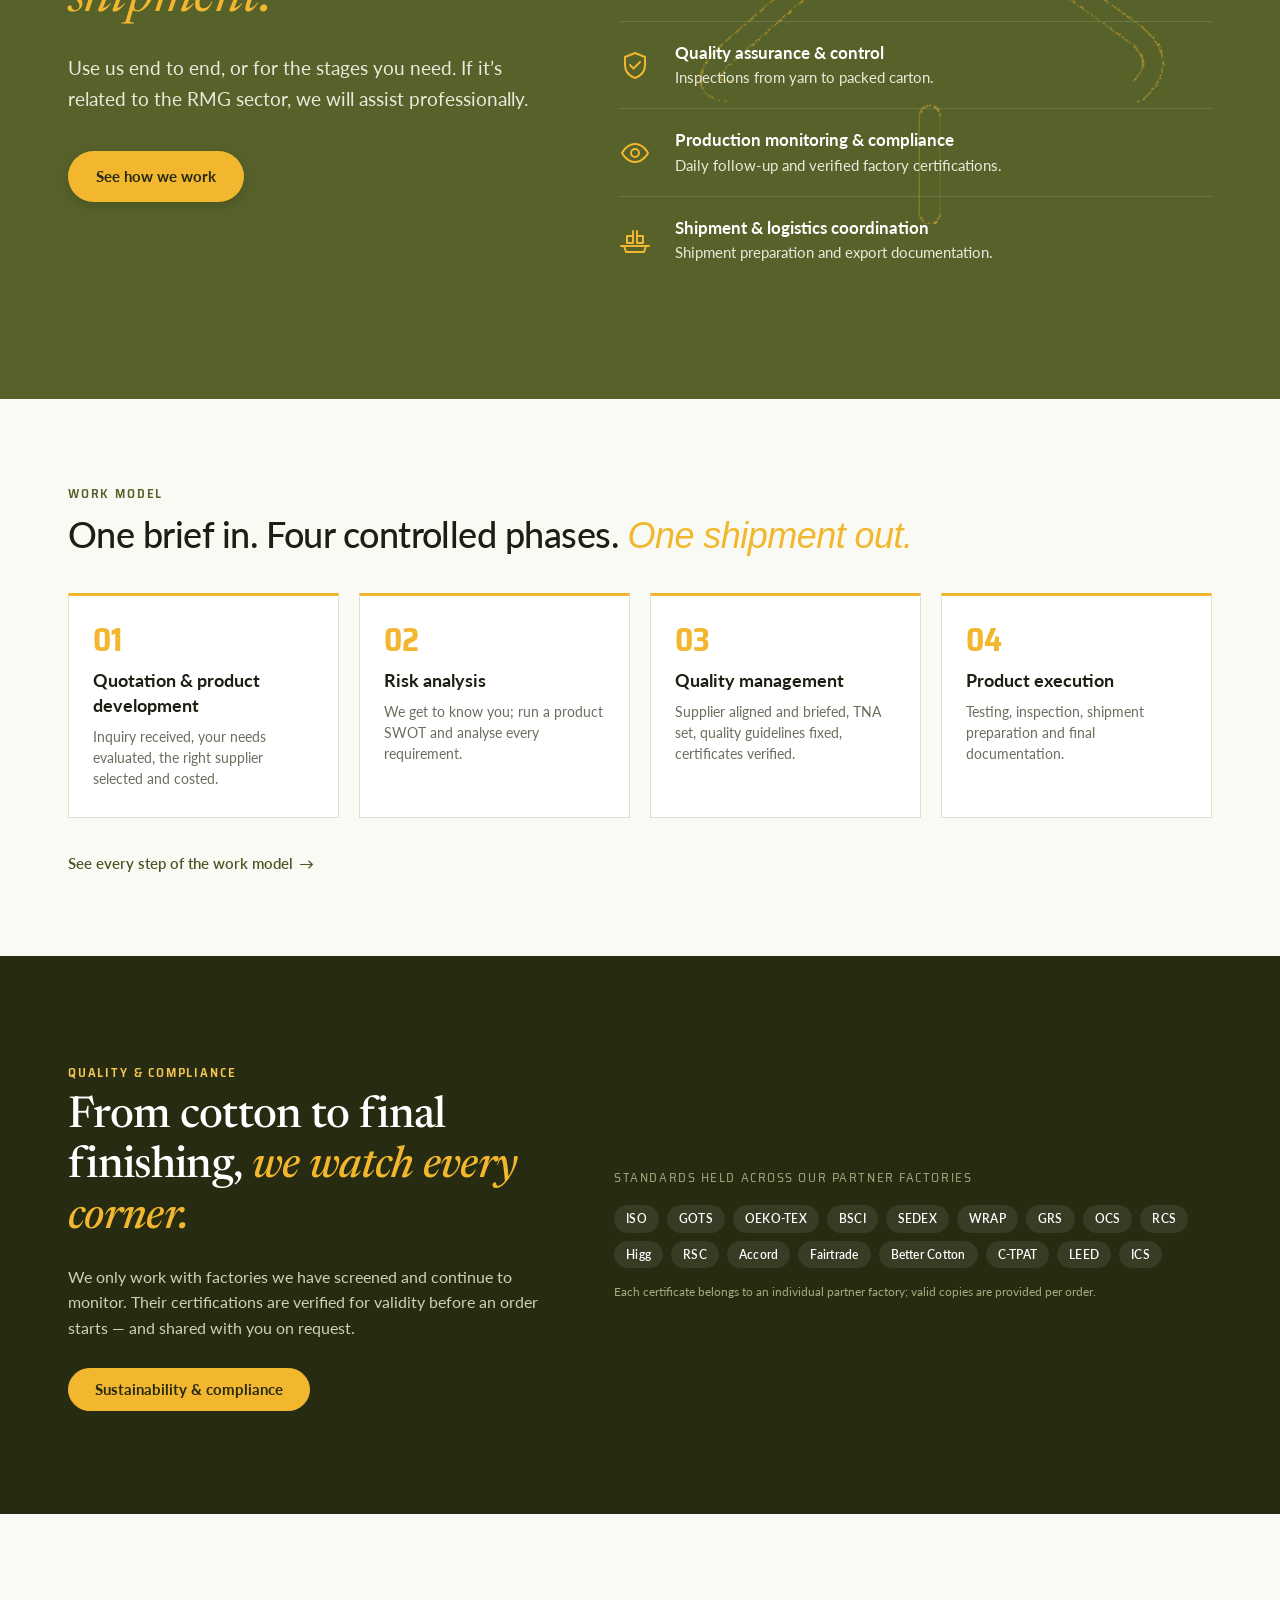
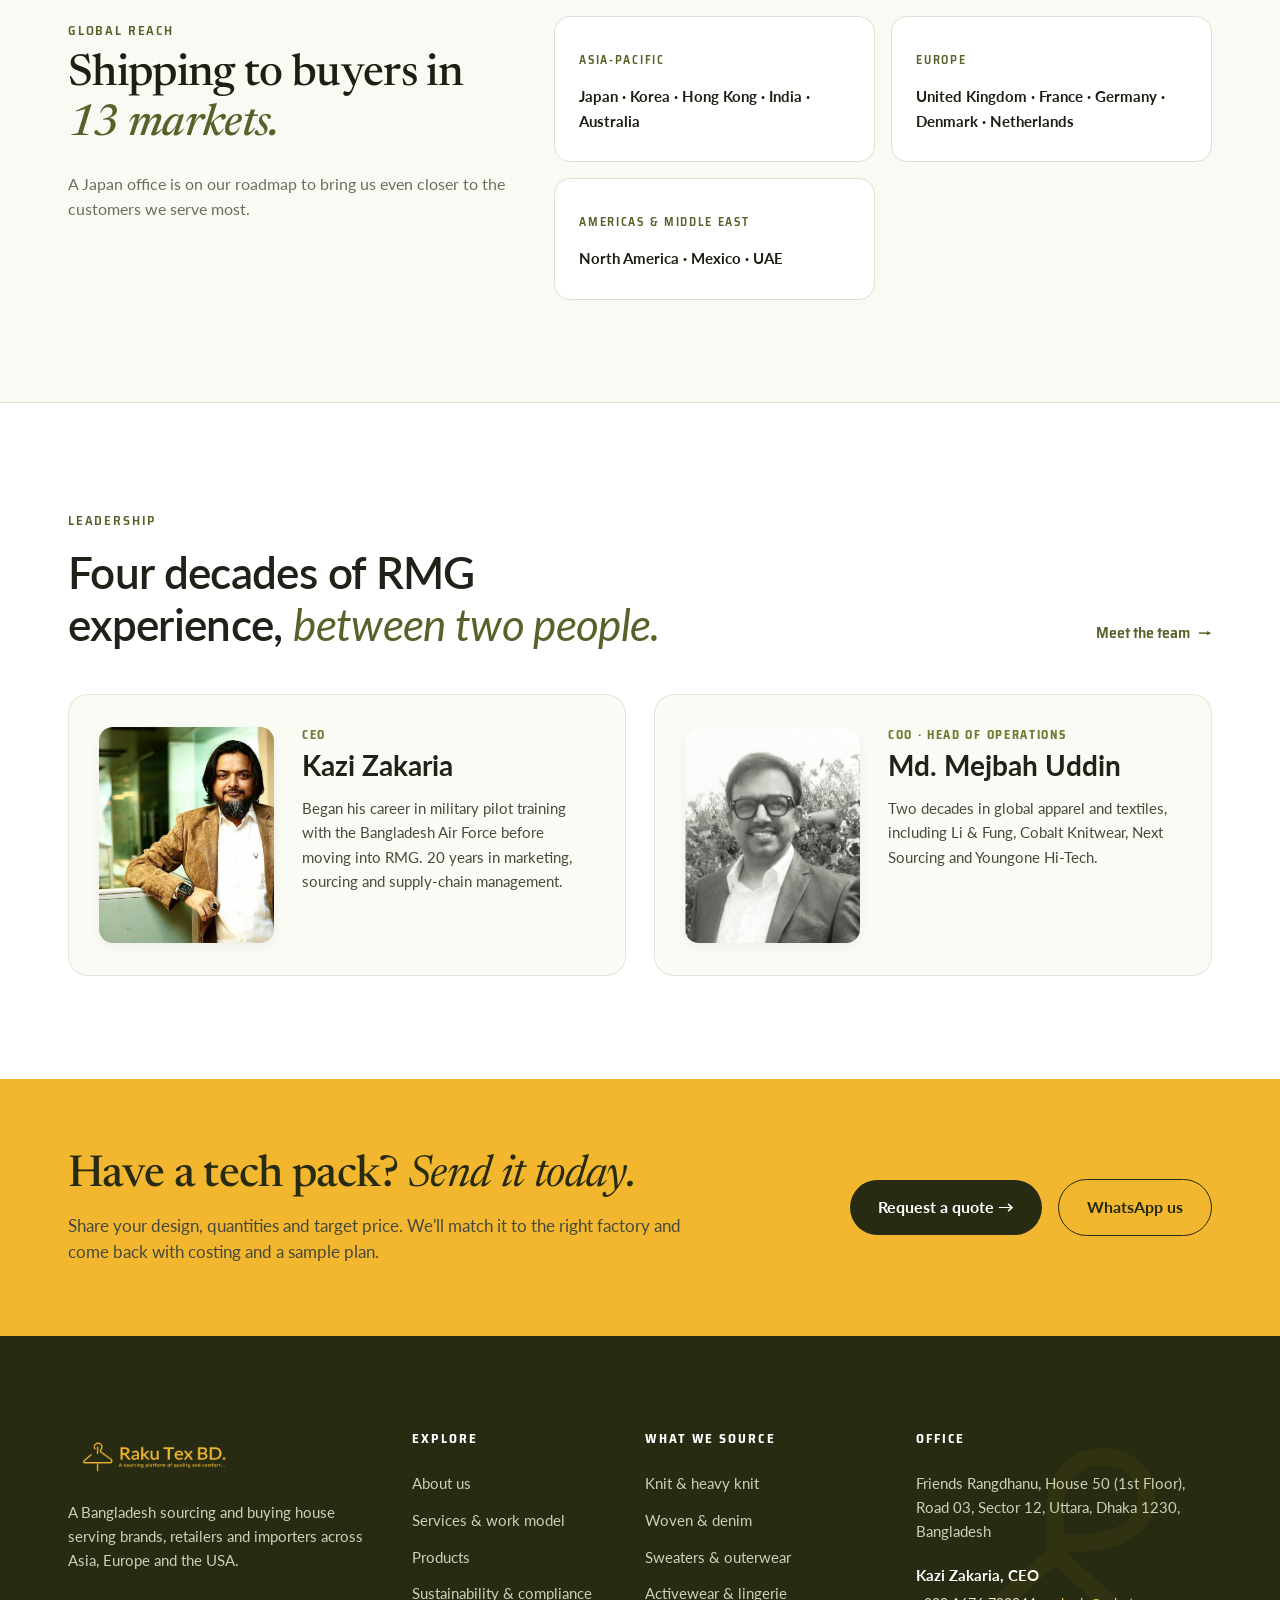
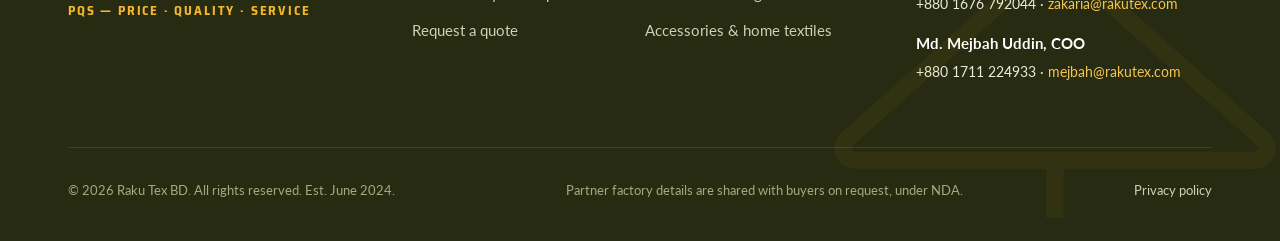
==== commit 99f4b77d: "feat(mobile): remake work model section as vertical stepper matching mobile design" ====
--- a/index.html
+++ b/index.html
@@ -492,36 +492,61 @@
     </section>
 
     <!-- WORK MODEL 4-PHASE OVERVIEW -->
-    <section class="section-pad home-work-model-section" style="background-color: var(--rt-paper);">
+    <section class="section-pad home-work-model-section">
       <div class="container">
         <span class="eyebrow eyebrow-olive">WORK MODEL</span>
-        <h2 class="home-work-model-title" style="margin-bottom: 32px;">
-          One brief in. Four controlled phases. <span class="accent-gold" style="color: var(--rt-olive-500); font-style: italic;">One shipment out.</span>
+        <h2 class="home-work-model-title">
+          <span class="work-model-title-desktop">One brief in. Four controlled phases. <span class="accent-gold">One shipment out.</span></span>
+          <span class="work-model-title-mobile">Four controlled phases.</span>
         </h2>
 
-        <div class="grid work-phases-grid" style="grid-template-columns: repeat(auto-fit, minmax(240px, 1fr)); gap: 20px; margin-bottom: 32px;">
-          <div class="pillar-card work-phase-item" style="border-top: 3px solid var(--rt-gold-500);">
-            <div class="stat-number work-phase-num" style="font-size: 2rem; color: var(--rt-gold-500);">01</div>
-            <h3 class="work-phase-title" style="font-size: 1.15rem; margin-bottom: 8px;">Quotation & product development</h3>
-            <p class="work-phase-desc" style="font-size: 0.875rem; color: var(--rt-text-muted);">Inquiry received, your needs evaluated, the right supplier selected and costed.</p>
-          </div>
-
-          <div class="pillar-card work-phase-item" style="border-top: 3px solid var(--rt-gold-500);">
-            <div class="stat-number work-phase-num" style="font-size: 2rem; color: var(--rt-gold-500);">02</div>
-            <h3 class="work-phase-title" style="font-size: 1.15rem; margin-bottom: 8px;">Risk analysis</h3>
-            <p class="work-phase-desc" style="font-size: 0.875rem; color: var(--rt-text-muted);">We get to know you; run a product SWOT and analyse every requirement.</p>
-          </div>
-
-          <div class="pillar-card work-phase-item" style="border-top: 3px solid var(--rt-gold-500);">
-            <div class="stat-number work-phase-num" style="font-size: 2rem; color: var(--rt-gold-500);">03</div>
-            <h3 class="work-phase-title" style="font-size: 1.15rem; margin-bottom: 8px;">Quality management</h3>
-            <p class="work-phase-desc" style="font-size: 0.875rem; color: var(--rt-text-muted);">Supplier aligned and briefed, TNA set, quality guidelines fixed, certificates verified.</p>
-          </div>
-
-          <div class="pillar-card work-phase-item" style="border-top: 3px solid var(--rt-gold-500);">
-            <div class="stat-number work-phase-num work-phase-num-final" style="font-size: 2rem; color: var(--rt-gold-500);">04</div>
-            <h3 class="work-phase-title" style="font-size: 1.15rem; margin-bottom: 8px;">Product execution</h3>
-            <p class="work-phase-desc" style="font-size: 0.875rem; color: var(--rt-text-muted);">Testing, inspection, shipment preparation and final documentation.</p>
+        <div class="work-phases-stepper">
+          <!-- Phase 01 -->
+          <div class="work-phase-item">
+            <div class="work-phase-num">01</div>
+            <div class="work-phase-content">
+              <h3 class="work-phase-title">Quotation & product development</h3>
+              <p class="work-phase-desc">
+                <span class="desc-desktop">Inquiry received, your needs evaluated, the right supplier selected and costed.</span>
+                <span class="desc-mobile">Inquiry evaluated, supplier selected and costed.</span>
+              </p>
+            </div>
+          </div>
+
+          <!-- Phase 02 -->
+          <div class="work-phase-item">
+            <div class="work-phase-num">02</div>
+            <div class="work-phase-content">
+              <h3 class="work-phase-title">Risk analysis</h3>
+              <p class="work-phase-desc">
+                <span class="desc-desktop">We get to know you; run a product SWOT and analyse every requirement.</span>
+                <span class="desc-mobile">Customer, product SWOT and requirements analysed.</span>
+              </p>
+            </div>
+          </div>
+
+          <!-- Phase 03 -->
+          <div class="work-phase-item">
+            <div class="work-phase-num">03</div>
+            <div class="work-phase-content">
+              <h3 class="work-phase-title">Quality management</h3>
+              <p class="work-phase-desc">
+                <span class="desc-desktop">Supplier aligned and briefed, TNA set, quality guidelines fixed, certificates verified.</span>
+                <span class="desc-mobile">Supplier aligned, TNA set, certificates verified.</span>
+              </p>
+            </div>
+          </div>
+
+          <!-- Phase 04 -->
+          <div class="work-phase-item work-phase-item-final">
+            <div class="work-phase-num work-phase-num-final">04</div>
+            <div class="work-phase-content">
+              <h3 class="work-phase-title">Product execution</h3>
+              <p class="work-phase-desc">
+                <span class="desc-desktop">Testing, inspection, shipment preparation and final documentation.</span>
+                <span class="desc-mobile">Testing, inspection, shipment and documents.</span>
+              </p>
+            </div>
           </div>
         </div>
 
--- a/assets/css/pages.css
+++ b/assets/css/pages.css
@@ -2818,17 +2818,103 @@
 .categories-mobile-view-all-btn,
 .services-mobile-cta-btn,
 .home-quality-link,
-.home-quality-title-mobile {
+.home-quality-title-mobile,
+.work-model-title-mobile,
+.desc-mobile {
   display: none;
 }
 
-.home-quality-title-desktop {
+.home-quality-title-desktop,
+.work-model-title-desktop,
+.desc-desktop {
   display: inline;
 }
 
 .home-quality-section .chips-group .badge-pill {
   background: rgba(255, 255, 255, 0.08);
   color: var(--rt-white);
+}
+
+/* ==========================================================================
+   HOME PAGE: WORK MODEL 4-PHASE SECTION (DESKTOP)
+   ========================================================================== */
+.home-work-model-section {
+  background-color: var(--rt-paper);
+  padding: 80px 0;
+}
+
+.home-work-model-title {
+  font-family: var(--rt-font-heading);
+  font-size: 2.25rem;
+  line-height: 1.2;
+  color: var(--rt-ink);
+  margin-bottom: 36px;
+}
+
+.work-phases-stepper {
+  display: grid;
+  grid-template-columns: repeat(4, 1fr);
+  gap: 20px;
+  margin-bottom: 32px;
+}
+
+.work-phase-item {
+  background: var(--rt-surface);
+  border: 1px solid var(--rt-border);
+  border-top: 3px solid var(--rt-gold-500);
+  border-radius: var(--rt-radius-card);
+  padding: 28px 24px;
+  box-shadow: var(--rt-shadow-card);
+  display: flex;
+  flex-direction: column;
+}
+
+.work-phase-num {
+  font-family: var(--rt-font-label);
+  font-size: 2rem;
+  font-weight: 700;
+  color: var(--rt-gold-500);
+  line-height: 1;
+  margin-bottom: 12px;
+}
+
+.work-phase-title {
+  font-family: var(--rt-font-body);
+  font-size: 1.15rem;
+  font-weight: 700;
+  color: var(--rt-ink);
+  margin-bottom: 8px;
+  line-height: 1.35;
+}
+
+.work-phase-desc {
+  font-family: var(--rt-font-body);
+  font-size: 0.875rem;
+  color: var(--rt-text-muted);
+  line-height: 1.5;
+  margin: 0;
+}
+
+.home-work-model-more-link {
+  font-weight: 600;
+  color: var(--rt-olive-600);
+  text-decoration: none;
+  display: inline-flex;
+  align-items: center;
+  gap: 6px;
+  transition: color 0.2s ease, transform 0.2s ease;
+}
+
+.home-work-model-more-link:hover {
+  color: var(--rt-olive-800);
+  transform: translateX(4px);
+}
+
+@media (max-width: 1024px) and (min-width: 769px) {
+  .work-phases-stepper {
+    grid-template-columns: repeat(2, 1fr);
+    gap: 20px;
+  }
 }
 
 /* ==========================================================================
@@ -3207,70 +3293,103 @@
     margin-top: 24px;
   }
 
-  /* 8. Work Model (Vertical Stepper) */
+  /* 8. Work Model (Vertical Stepper matching Design/Mobile — Home mockup) */
   .home-work-model-section {
-    padding: 44px 0;
-    background-color: #FFFFFF;
+    padding: 48px 0 56px;
+    background-color: #FAFBF7;
   }
   .home-work-model-title {
-    font-size: 1.75rem;
-    margin-bottom: 28px;
+    font-size: 2.125rem;
+    line-height: 1.15;
+    margin-bottom: 36px;
+    color: #1E2310;
+  }
+  .work-model-title-desktop {
+    display: none;
+  }
+  .work-model-title-mobile {
+    display: block;
+    font-family: var(--rt-font-heading);
+    font-weight: 400;
+  }
+  .desc-desktop {
+    display: none;
+  }
+  .desc-mobile {
+    display: inline;
   }
   .home-work-model-more-link {
     display: none;
   }
-  .work-phases-grid {
+  .work-phases-stepper {
     display: flex;
     flex-direction: column;
     position: relative;
-    padding-left: 44px;
-    gap: 24px;
-  }
-  .work-phases-grid::before {
+    gap: 32px;
+    margin-bottom: 0;
+    padding-left: 0;
+  }
+  /* Continuous vertical guide line passing through center of numbered circles */
+  .work-phases-stepper::before {
     content: '';
     position: absolute;
-    left: 14px;
-    top: 14px;
-    bottom: 24px;
+    top: 22px;
+    bottom: -18px;
+    left: 21px;
     width: 2px;
-    background-color: #DDE2D0;
+    background-color: #CBD5BC;
+    z-index: 1;
   }
   .work-phase-item {
-    position: relative;
+    display: flex;
+    flex-direction: row;
+    align-items: flex-start;
+    gap: 18px;
     background: transparent;
     border: none;
+    border-radius: 0;
     padding: 0;
+    box-shadow: none;
+    position: relative;
+    z-index: 2;
   }
   .work-phase-num {
-    position: absolute;
-    left: -44px;
-    top: 0;
-    width: 30px;
-    height: 30px;
+    width: 44px;
+    height: 44px;
+    min-width: 44px;
     border-radius: 50%;
-    background-color: #475422;
+    background-color: #4D5725;
     color: #FFFFFF;
-    font-family: inherit;
-    font-size: 0.75rem;
+    font-family: var(--rt-font-label, sans-serif);
+    font-size: 0.9375rem;
     font-weight: 700;
     display: flex;
     align-items: center;
     justify-content: center;
-    z-index: 1;
+    margin-bottom: 0;
+    box-shadow: 0 0 0 5px #FAFBF7;
+    position: relative;
+    z-index: 3;
+    letter-spacing: -0.02em;
   }
   .work-phase-num-final {
     background-color: #EEAE2E;
     color: #1E2310;
   }
+  .work-phase-content {
+    flex: 1;
+    padding-top: 4px;
+  }
   .work-phase-title {
-    font-size: 0.9375rem;
+    font-size: 1.1875rem;
     font-weight: 700;
     color: #1E2310;
-    margin-bottom: 4px;
+    line-height: 1.3;
+    margin-bottom: 6px;
   }
   .work-phase-desc {
-    font-size: 0.8125rem;
-    color: #606752;
+    font-size: 0.9375rem;
+    color: #555D46;
     line-height: 1.45;
     margin: 0;
   }
@@ -3500,5 +3619,105 @@
   body:has(.mobile-sticky-bar) .floating-whatsapp {
     display: none;
   }
-}
-
+
+  /* Work Model on 768px mobile / tablet viewport */
+  .home-work-model-section {
+    padding: 48px 0 56px;
+    background-color: #FAFBF7;
+  }
+  .home-work-model-title {
+    font-size: 2.125rem;
+    line-height: 1.15;
+    margin-bottom: 36px;
+    color: #1E2310;
+  }
+  .work-model-title-desktop {
+    display: none;
+  }
+  .work-model-title-mobile {
+    display: block;
+    font-family: var(--rt-font-heading);
+    font-weight: 400;
+  }
+  .desc-desktop {
+    display: none;
+  }
+  .desc-mobile {
+    display: inline;
+  }
+  .home-work-model-more-link {
+    display: none;
+  }
+  .work-phases-stepper {
+    display: flex;
+    flex-direction: column;
+    position: relative;
+    gap: 32px;
+    margin-bottom: 0;
+    padding-left: 0;
+  }
+  .work-phases-stepper::before {
+    content: '';
+    position: absolute;
+    top: 22px;
+    bottom: -18px;
+    left: 21px;
+    width: 2px;
+    background-color: #CBD5BC;
+    z-index: 1;
+  }
+  .work-phase-item {
+    display: flex;
+    flex-direction: row;
+    align-items: flex-start;
+    gap: 18px;
+    background: transparent;
+    border: none;
+    border-radius: 0;
+    padding: 0;
+    box-shadow: none;
+    position: relative;
+    z-index: 2;
+  }
+  .work-phase-num {
+    width: 44px;
+    height: 44px;
+    min-width: 44px;
+    border-radius: 50%;
+    background-color: #4D5725;
+    color: #FFFFFF;
+    font-family: var(--rt-font-label, sans-serif);
+    font-size: 0.9375rem;
+    font-weight: 700;
+    display: flex;
+    align-items: center;
+    justify-content: center;
+    margin-bottom: 0;
+    box-shadow: 0 0 0 5px #FAFBF7;
+    position: relative;
+    z-index: 3;
+    letter-spacing: -0.02em;
+  }
+  .work-phase-num-final {
+    background-color: #EEAE2E;
+    color: #1E2310;
+  }
+  .work-phase-content {
+    flex: 1;
+    padding-top: 4px;
+  }
+  .work-phase-title {
+    font-size: 1.1875rem;
+    font-weight: 700;
+    color: #1E2310;
+    line-height: 1.3;
+    margin-bottom: 6px;
+  }
+  .work-phase-desc {
+    font-size: 0.9375rem;
+    color: #555D46;
+    line-height: 1.45;
+    margin: 0;
+  }
+}
+
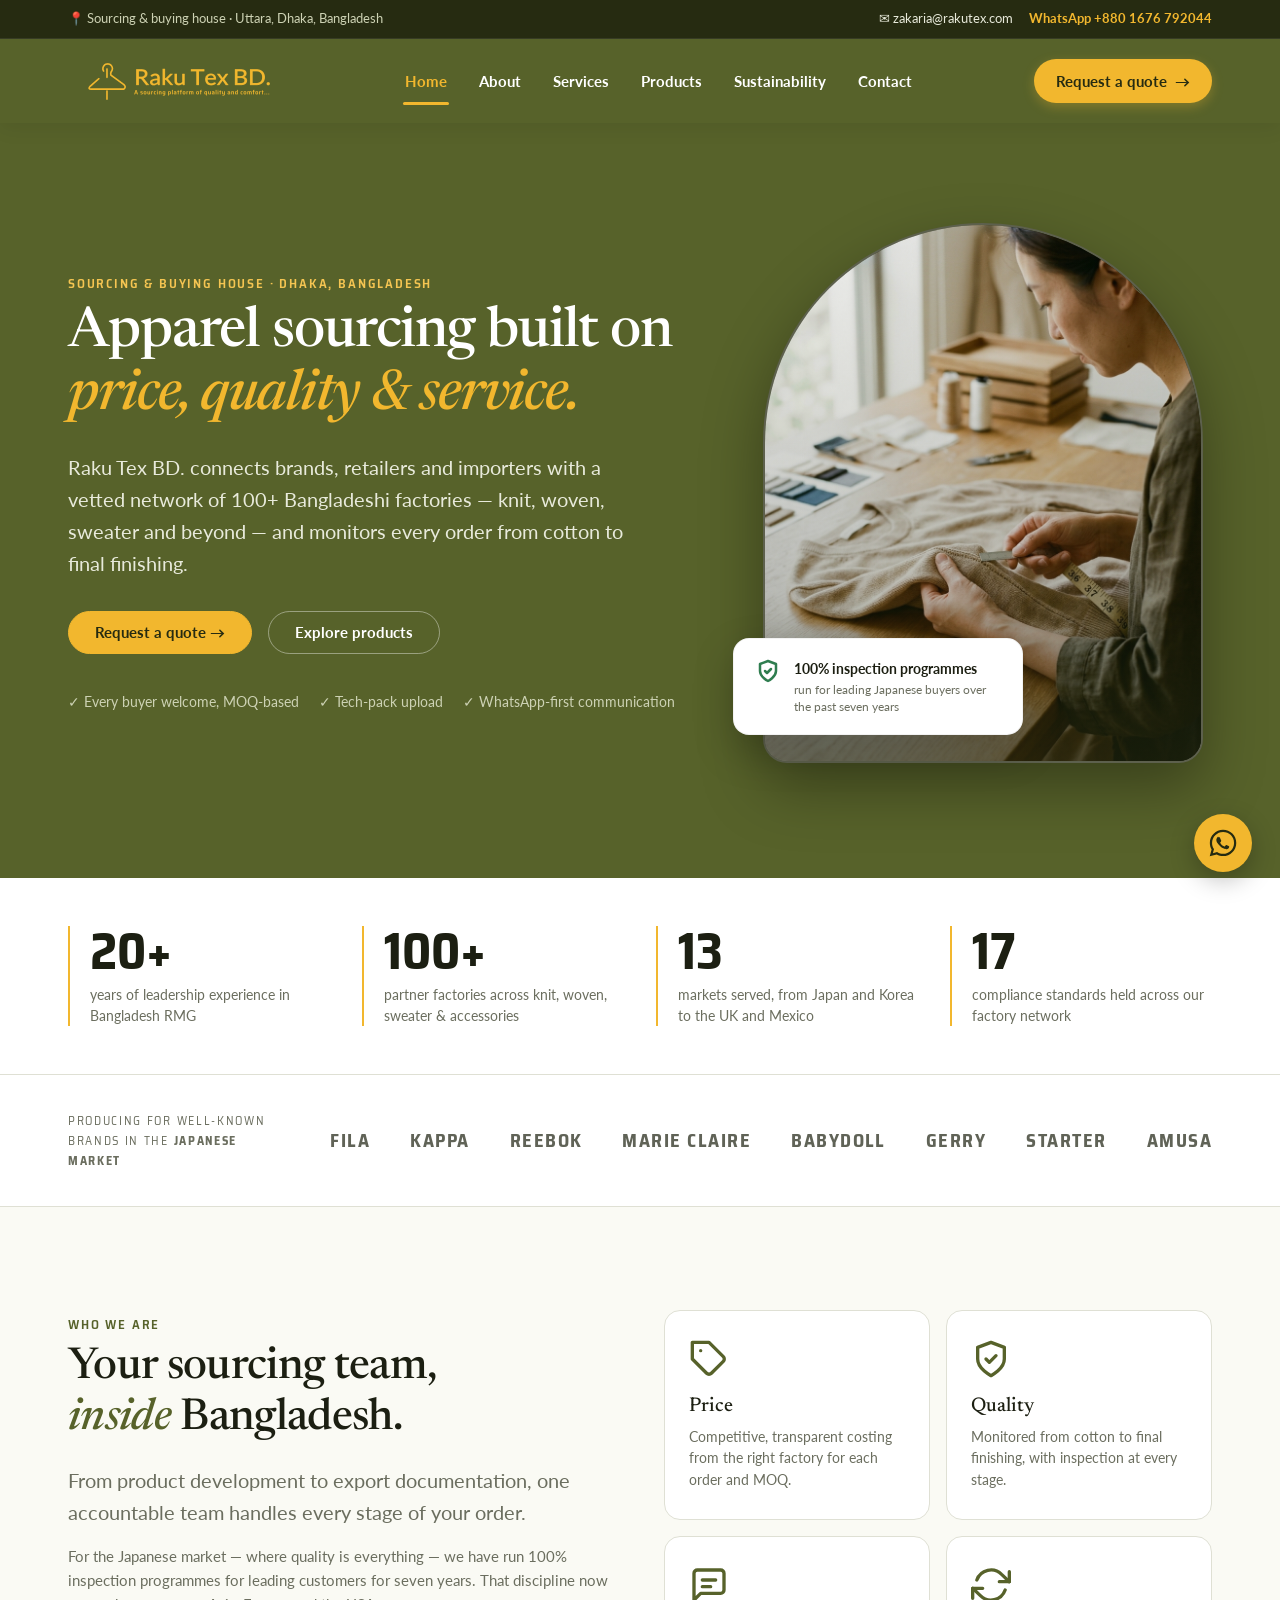
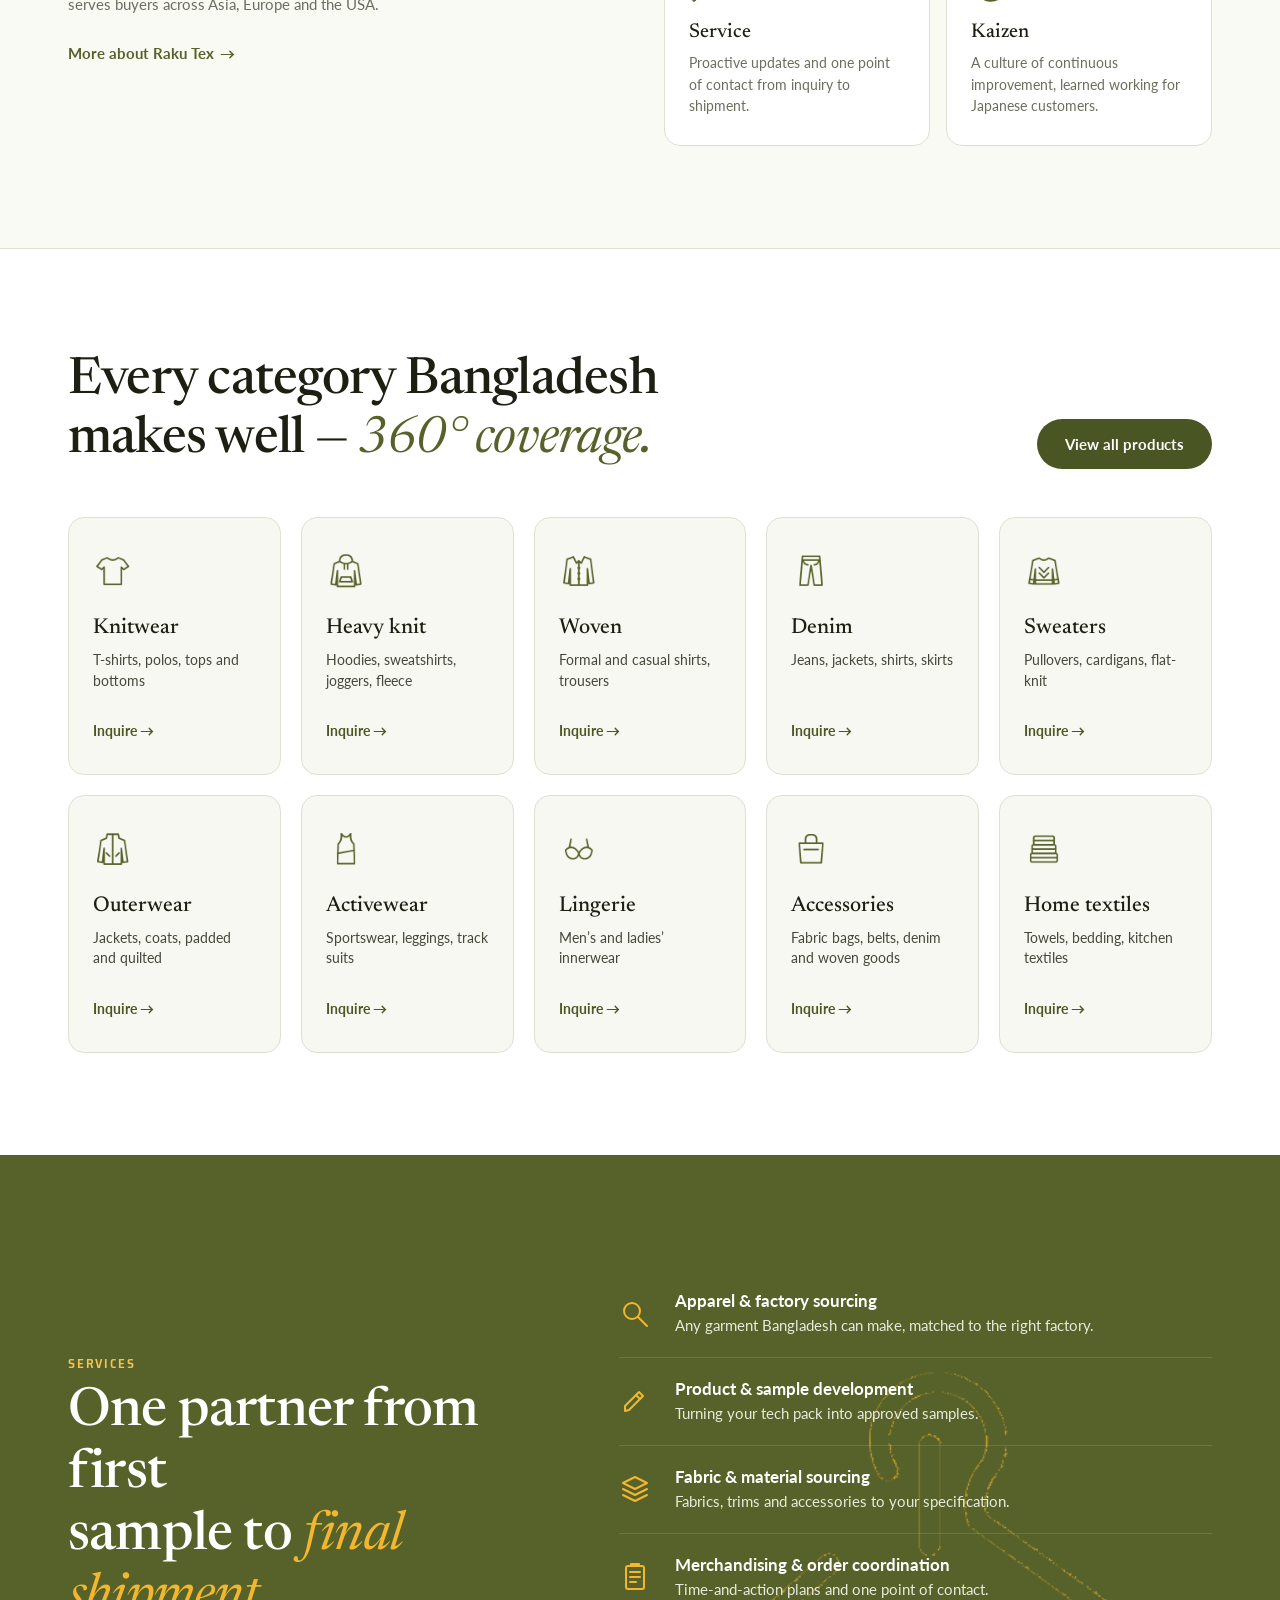
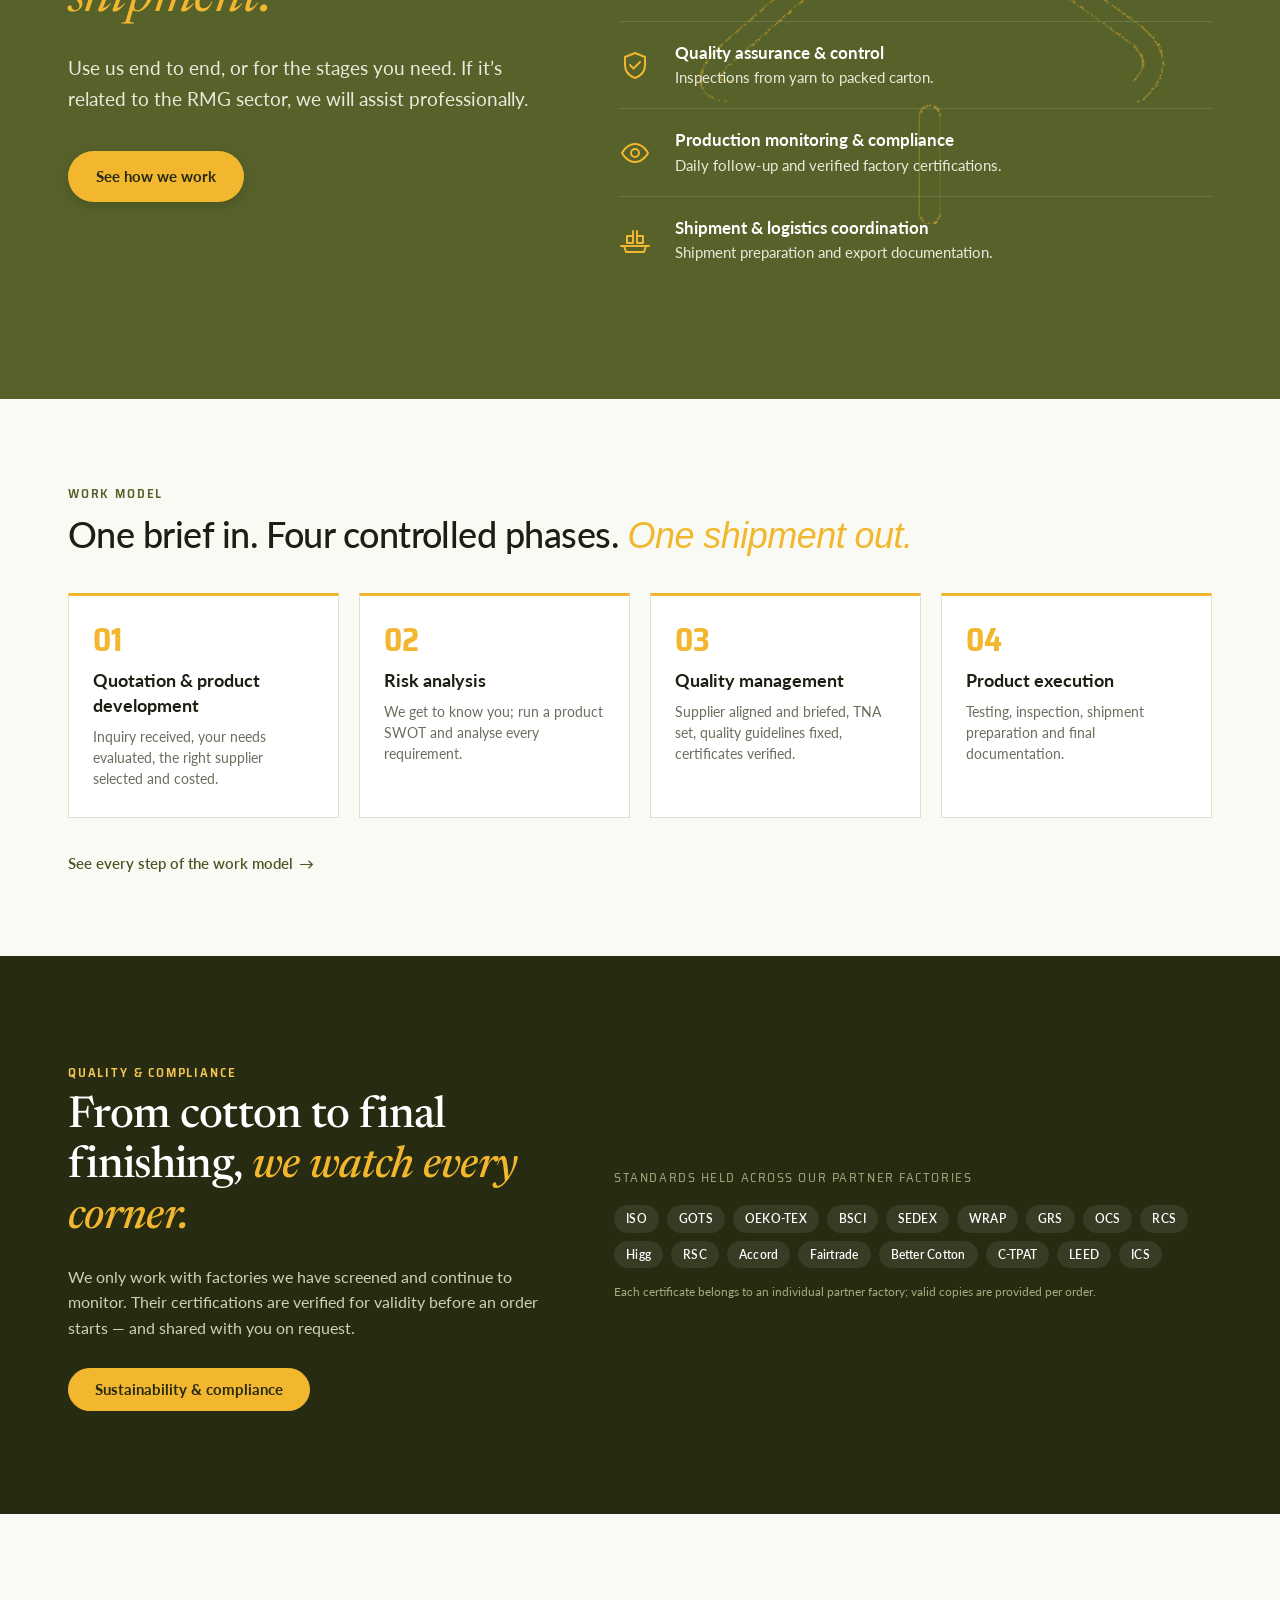
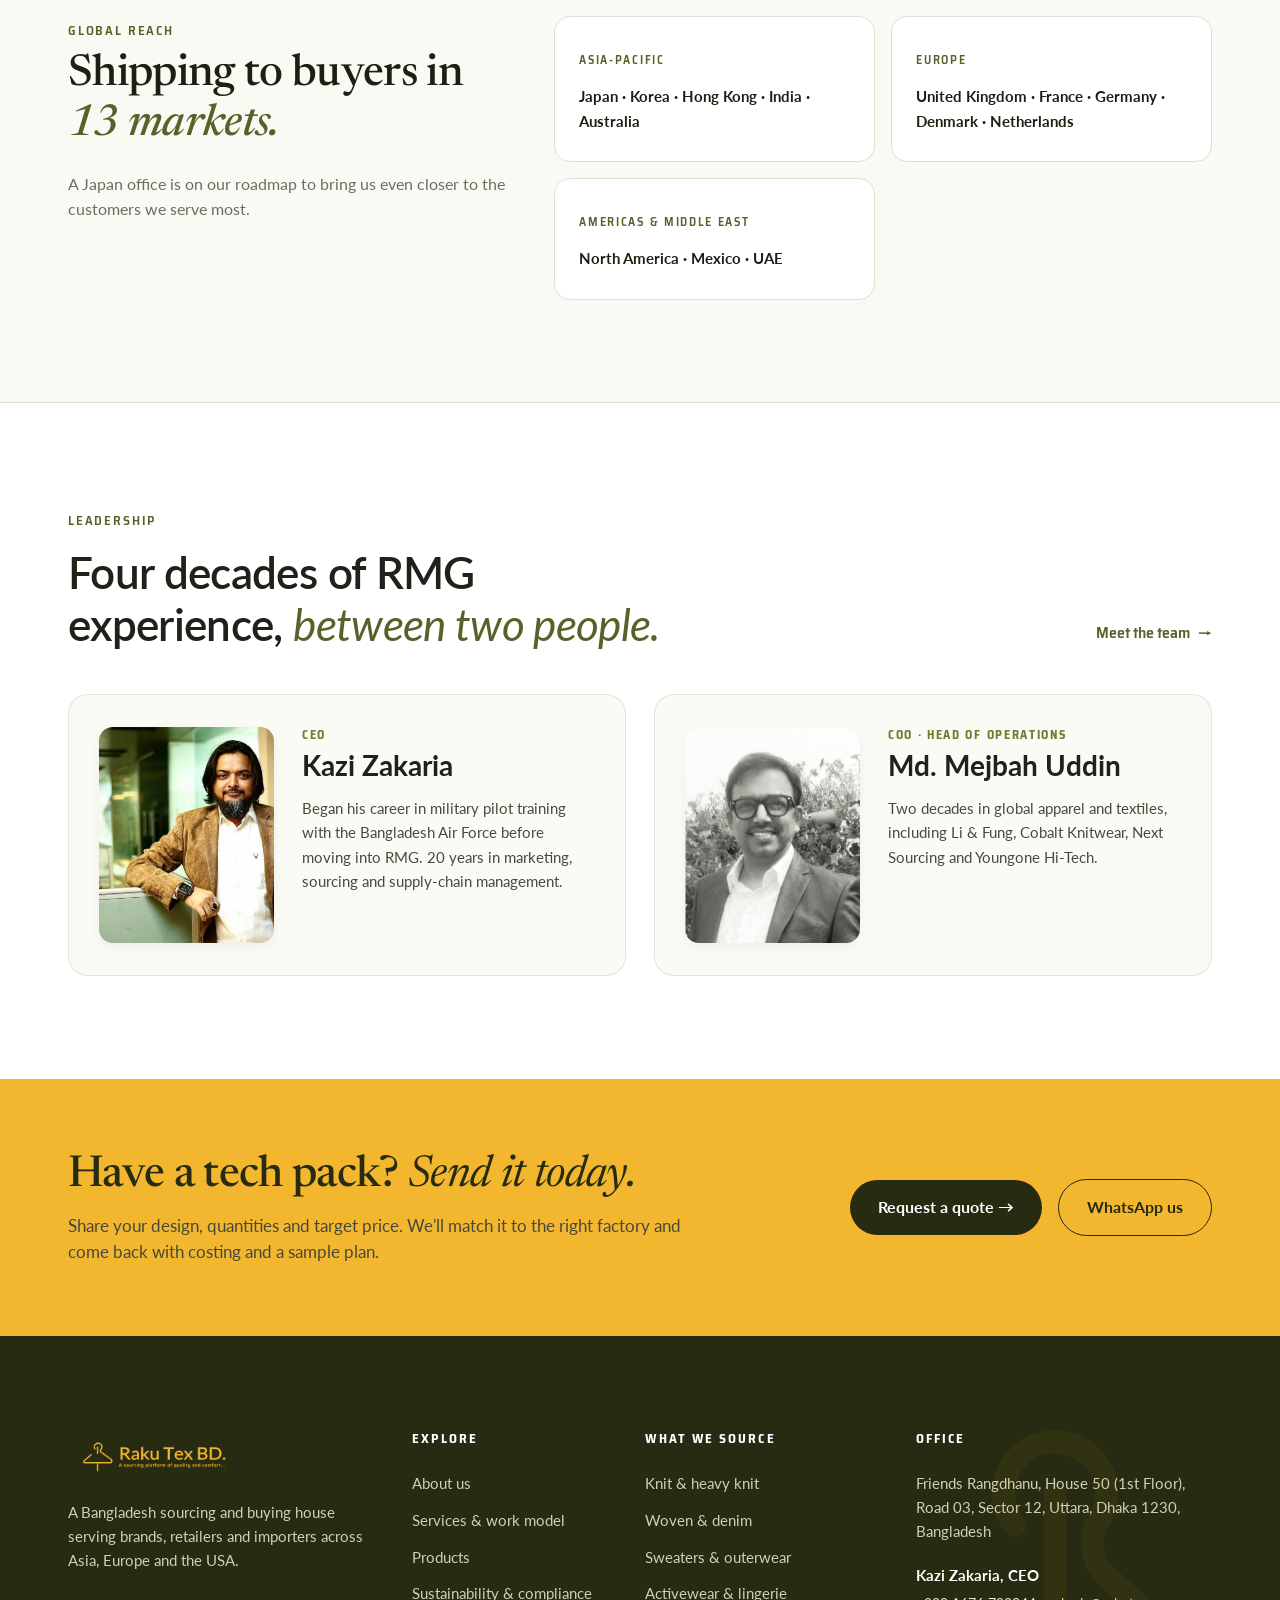
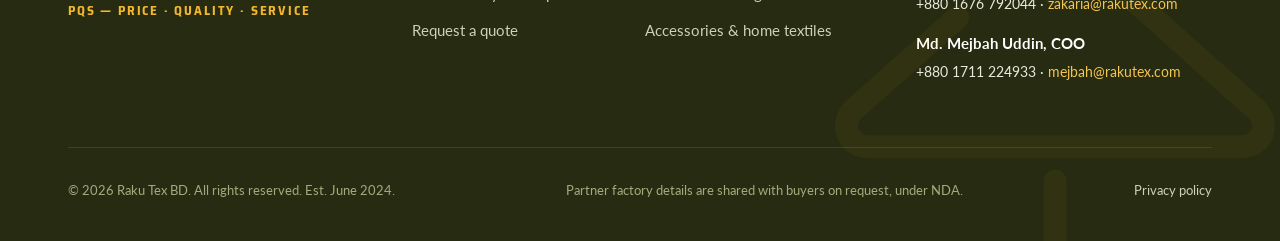
==== commit 722c6494: "feat(footer): update hanger watermark SVG to match brand logo hanger mark" ====
--- a/index.html
+++ b/index.html
@@ -702,10 +702,10 @@
   <!-- SITE FOOTER -->
   <footer class="site-footer">
     <!-- Watermark Hanger SVG -->
-    <svg class="footer-watermark" viewBox="0 0 48 48" fill="none" stroke="currentColor" stroke-width="1.5">
-      <path d="M24 16V12C24 9.5 25.5 7.5 28 7.5C30.5 7.5 32 9 32 11C32 13.5 29.5 15 26.5 15H24" />
-      <path d="M24 16L6 32C5 33 5.5 34 7 34H41C42.5 34 43 33 42 32L24 16Z" />
-      <path d="M24 34V39" />
+    <svg class="footer-watermark" viewBox="0 0 48 48" fill="none" stroke="currentColor" stroke-width="2" stroke-linecap="round" stroke-linejoin="round" aria-hidden="true">
+      <path d="M20.5 13.5A4.5 4.5 0 1 1 27.5 13.5C27 15.2 27.3 16.8 28.5 17.9L41.5 29.5C42.8 30.7 42.2 32.8 40.2 32.8H7.8C5.8 32.8 5.2 30.7 6.5 29.5L15.5 21.5" />
+      <path d="M24 10.5V19.5" />
+      <path d="M24 35.8V43" />
     </svg>
 
     <!-- Desktop Footer Wrap -->
--- a/assets/css/components.css
+++ b/assets/css/components.css
@@ -523,12 +523,44 @@
   grid-template-columns: 1fr 1fr;
   gap: 40px;
   align-items: center;
+  overflow: hidden;
+}
+
+.phase-hero-number {
+  font-family: var(--rt-font-label);
+  font-size: 3rem;
+  font-weight: 700;
+  color: var(--rt-gold-500);
+  line-height: 1;
+  margin-bottom: 8px;
+}
+
+.phase-hero-title {
+  font-size: 1.75rem;
+  margin-bottom: 12px;
+  line-height: 1.25;
+  color: var(--rt-ink);
+}
+
+.phase-hero-desc {
+  color: var(--rt-text-muted);
+  line-height: 1.6;
+  margin-bottom: 24px;
+  font-size: 0.9375rem;
+}
+
+.phase-actions {
+  display: flex;
+  gap: 12px;
+  align-items: center;
+  flex-wrap: wrap;
 }
 
 .phase-steps-list {
   display: flex;
   flex-direction: column;
   gap: 12px;
+  min-width: 0;
 }
 
 .phase-step-item {
@@ -541,6 +573,9 @@
   gap: 16px;
   font-weight: 700;
   font-size: 0.9375rem;
+  min-width: 0;
+  word-break: break-word;
+  overflow-wrap: break-word;
 }
 
 .phase-step-num {
@@ -563,10 +598,75 @@
   }
   .phase-content-card {
     grid-template-columns: 1fr;
+    gap: 32px;
+  }
+}
+
+@media (max-width: 640px) {
+  .services-grid {
+    grid-template-columns: 1fr !important;
+  }
+  .phase-content-card {
+    padding: 24px 16px;
+    gap: 24px;
+    border-radius: 16px;
+  }
+  .phase-hero-number {
+    font-size: 2.25rem;
+  }
+  .phase-hero-title {
+    font-size: 1.375rem;
+  }
+  .phase-hero-desc {
+    font-size: 0.875rem;
+    margin-bottom: 20px;
+  }
+  .phase-actions {
+    display: flex;
+    flex-direction: column-reverse;
+    gap: 10px;
+    width: 100%;
+  }
+  .phase-actions .btn {
+    width: 100%;
+    justify-content: center;
+    text-align: center;
+    padding: 12px 18px;
+    font-size: 0.9375rem;
+  }
+  .phase-step-item {
+    padding: 12px 14px;
+    gap: 12px;
+    font-size: 0.875rem;
+    line-height: 1.45;
+    align-items: flex-start;
+  }
+  .phase-step-num {
+    margin-top: 1px;
   }
 }
 
 @media (max-width: 540px) {
+  .phase-nav-tabs {
+    grid-template-columns: 1fr 1fr;
+    gap: 8px;
+    margin-bottom: 20px;
+  }
+  .phase-tab-btn {
+    padding: 12px 14px;
+    border-radius: 10px;
+  }
+  .phase-tab-eyebrow {
+    font-size: 0.6875rem;
+    margin-bottom: 2px;
+  }
+  .phase-tab-title {
+    font-size: 0.8125rem;
+    line-height: 1.3;
+  }
+}
+
+@media (max-width: 380px) {
   .phase-nav-tabs {
     grid-template-columns: 1fr;
   }
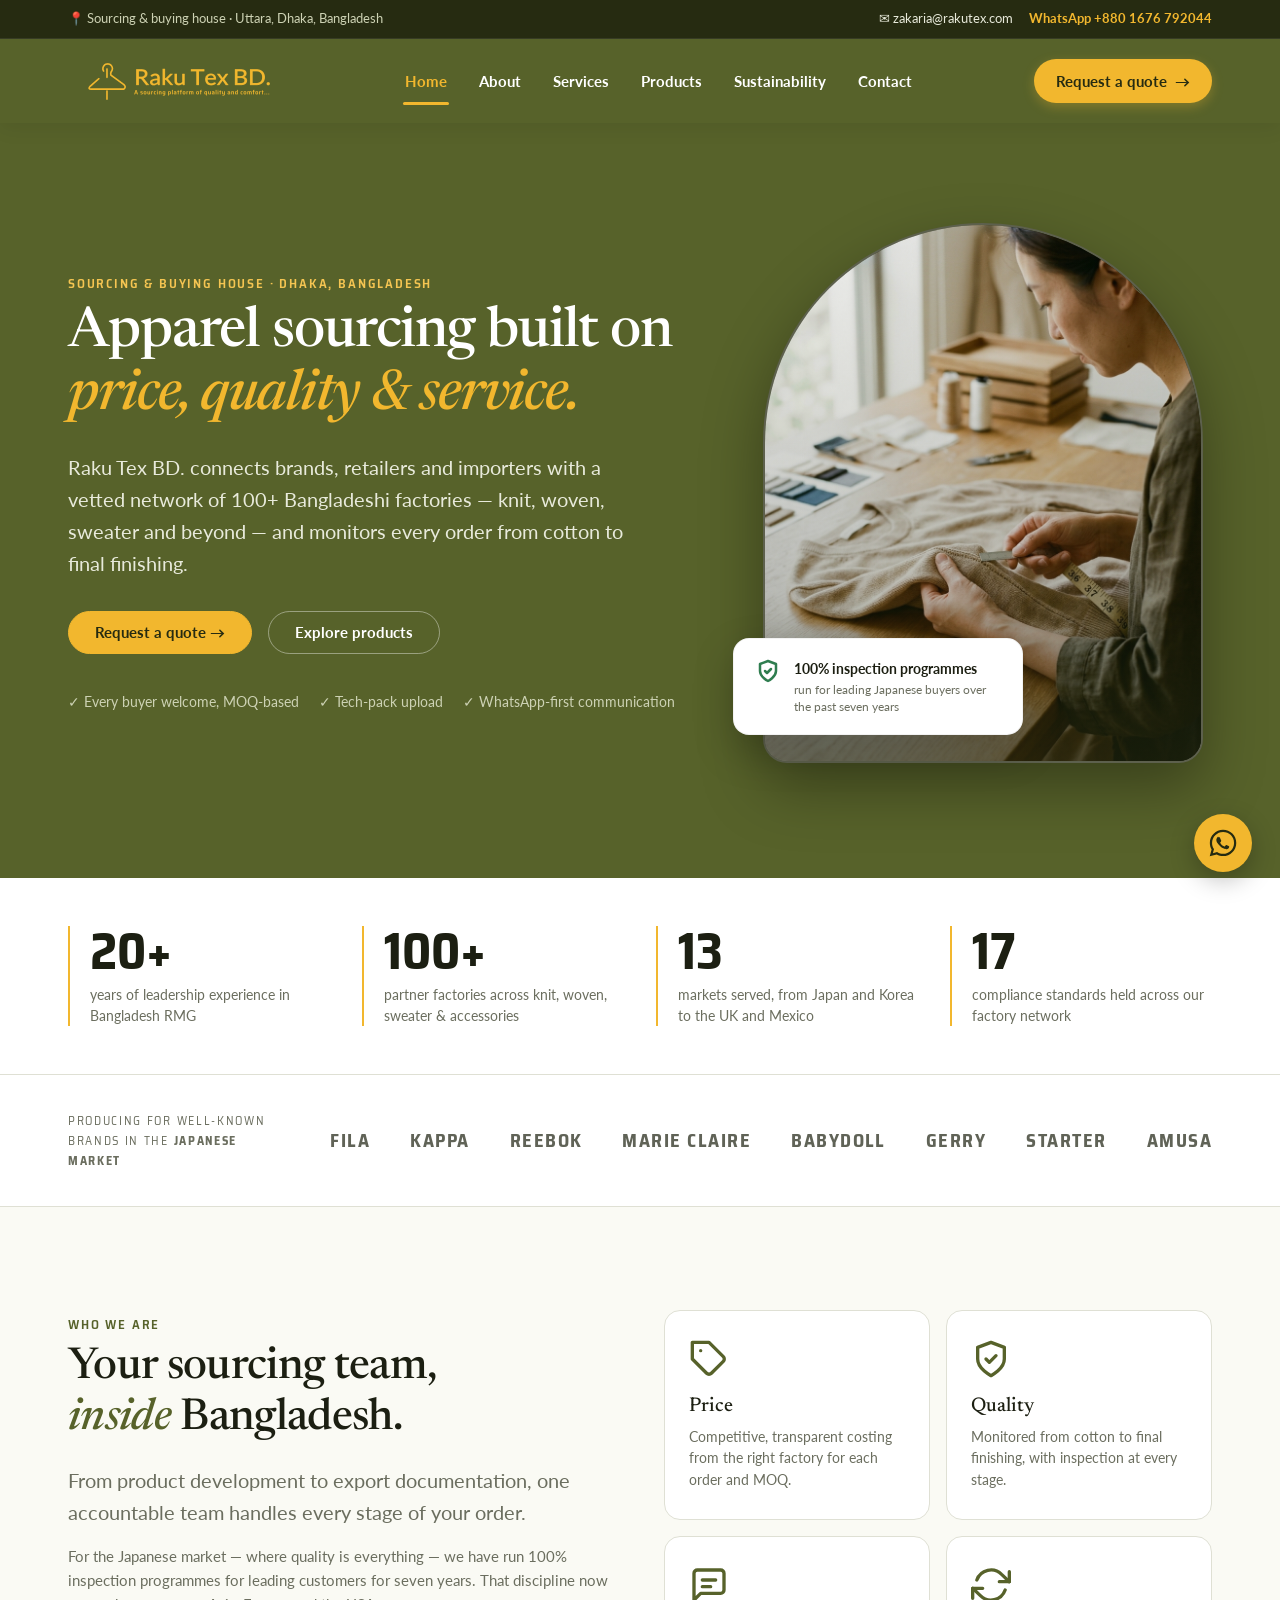
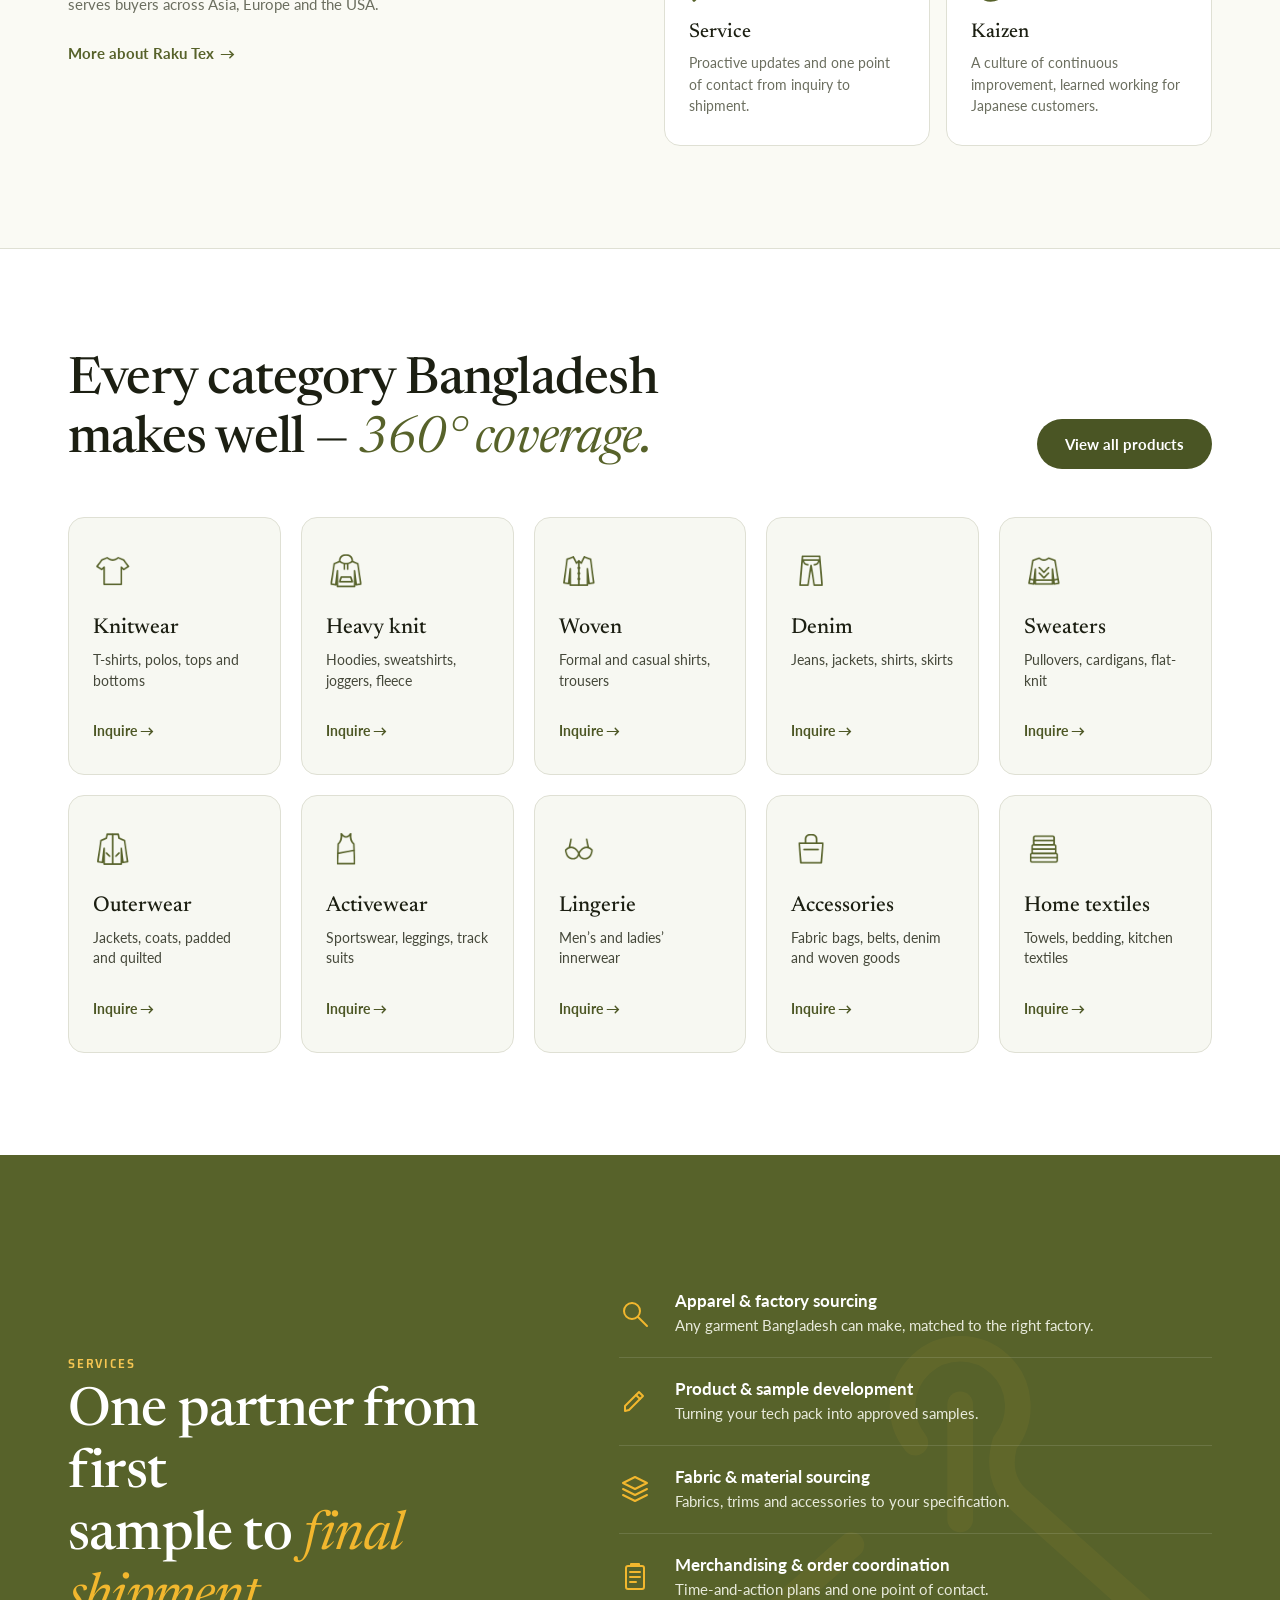
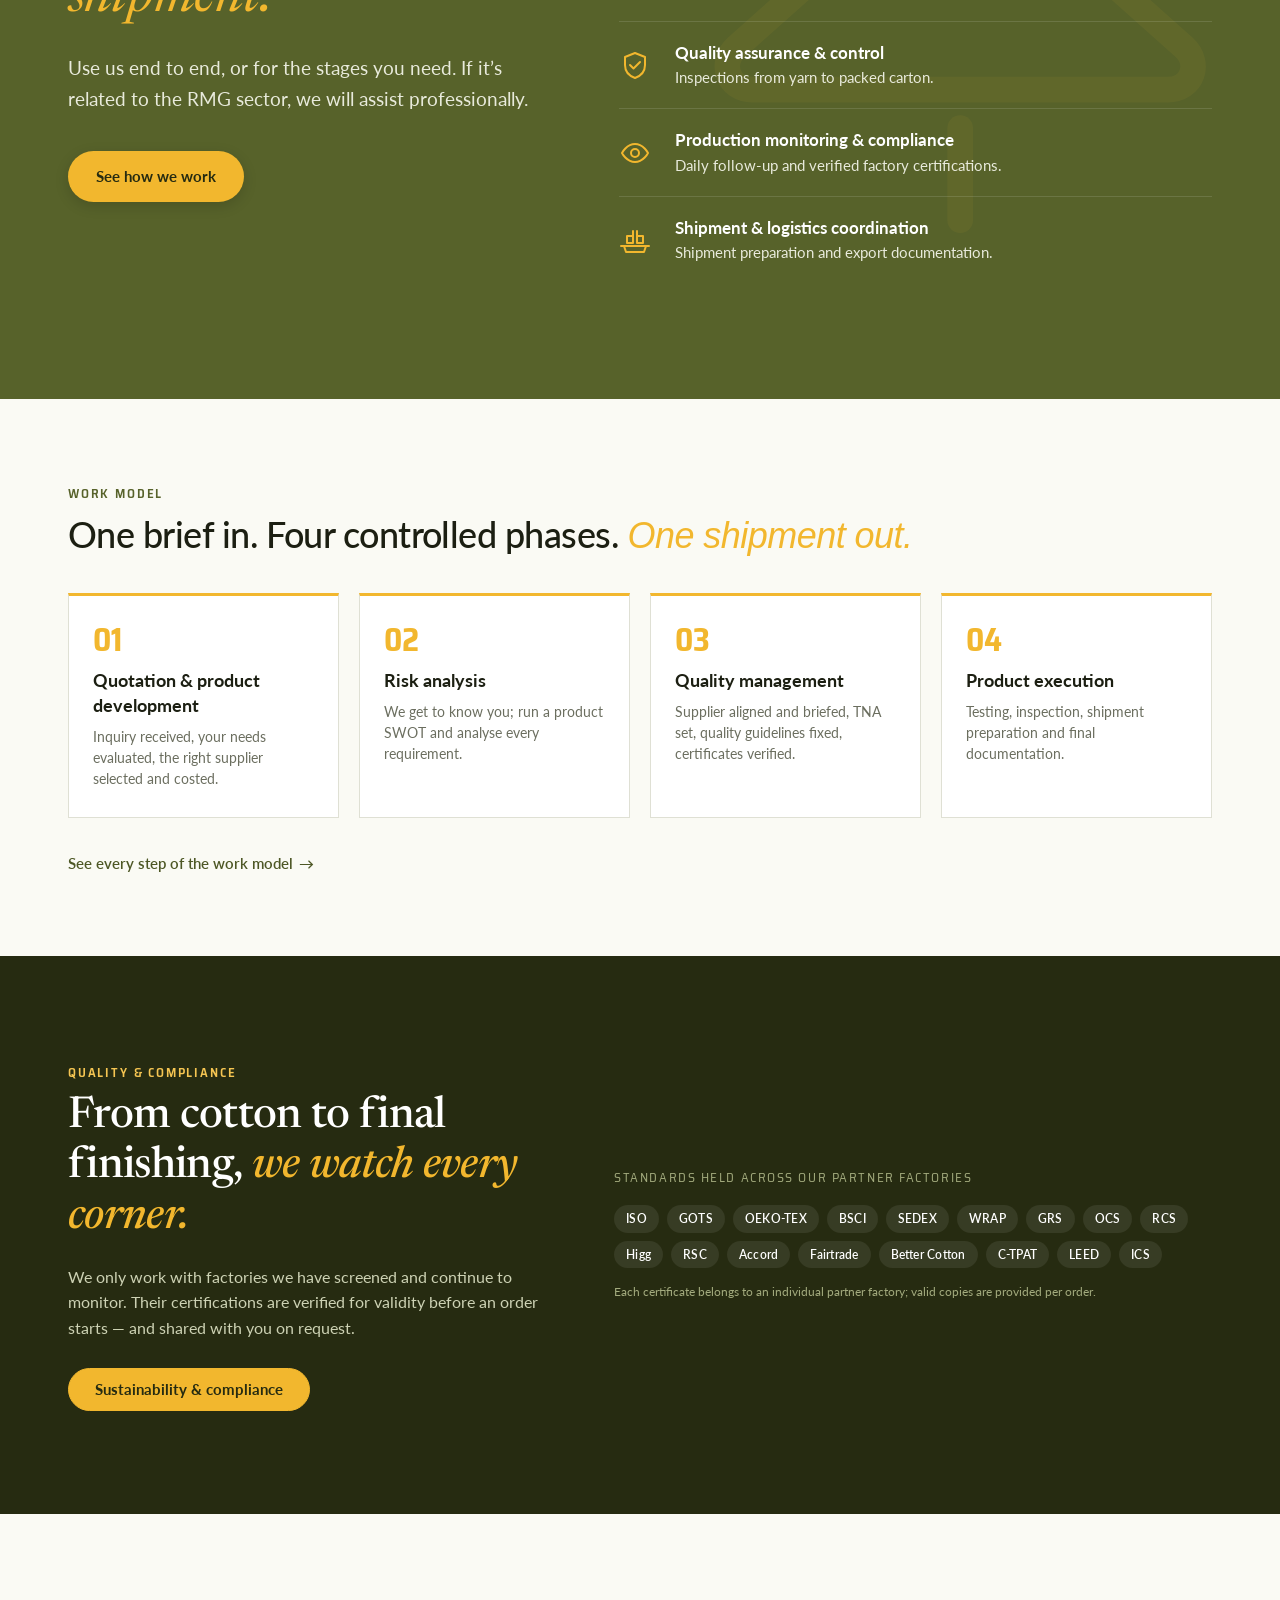
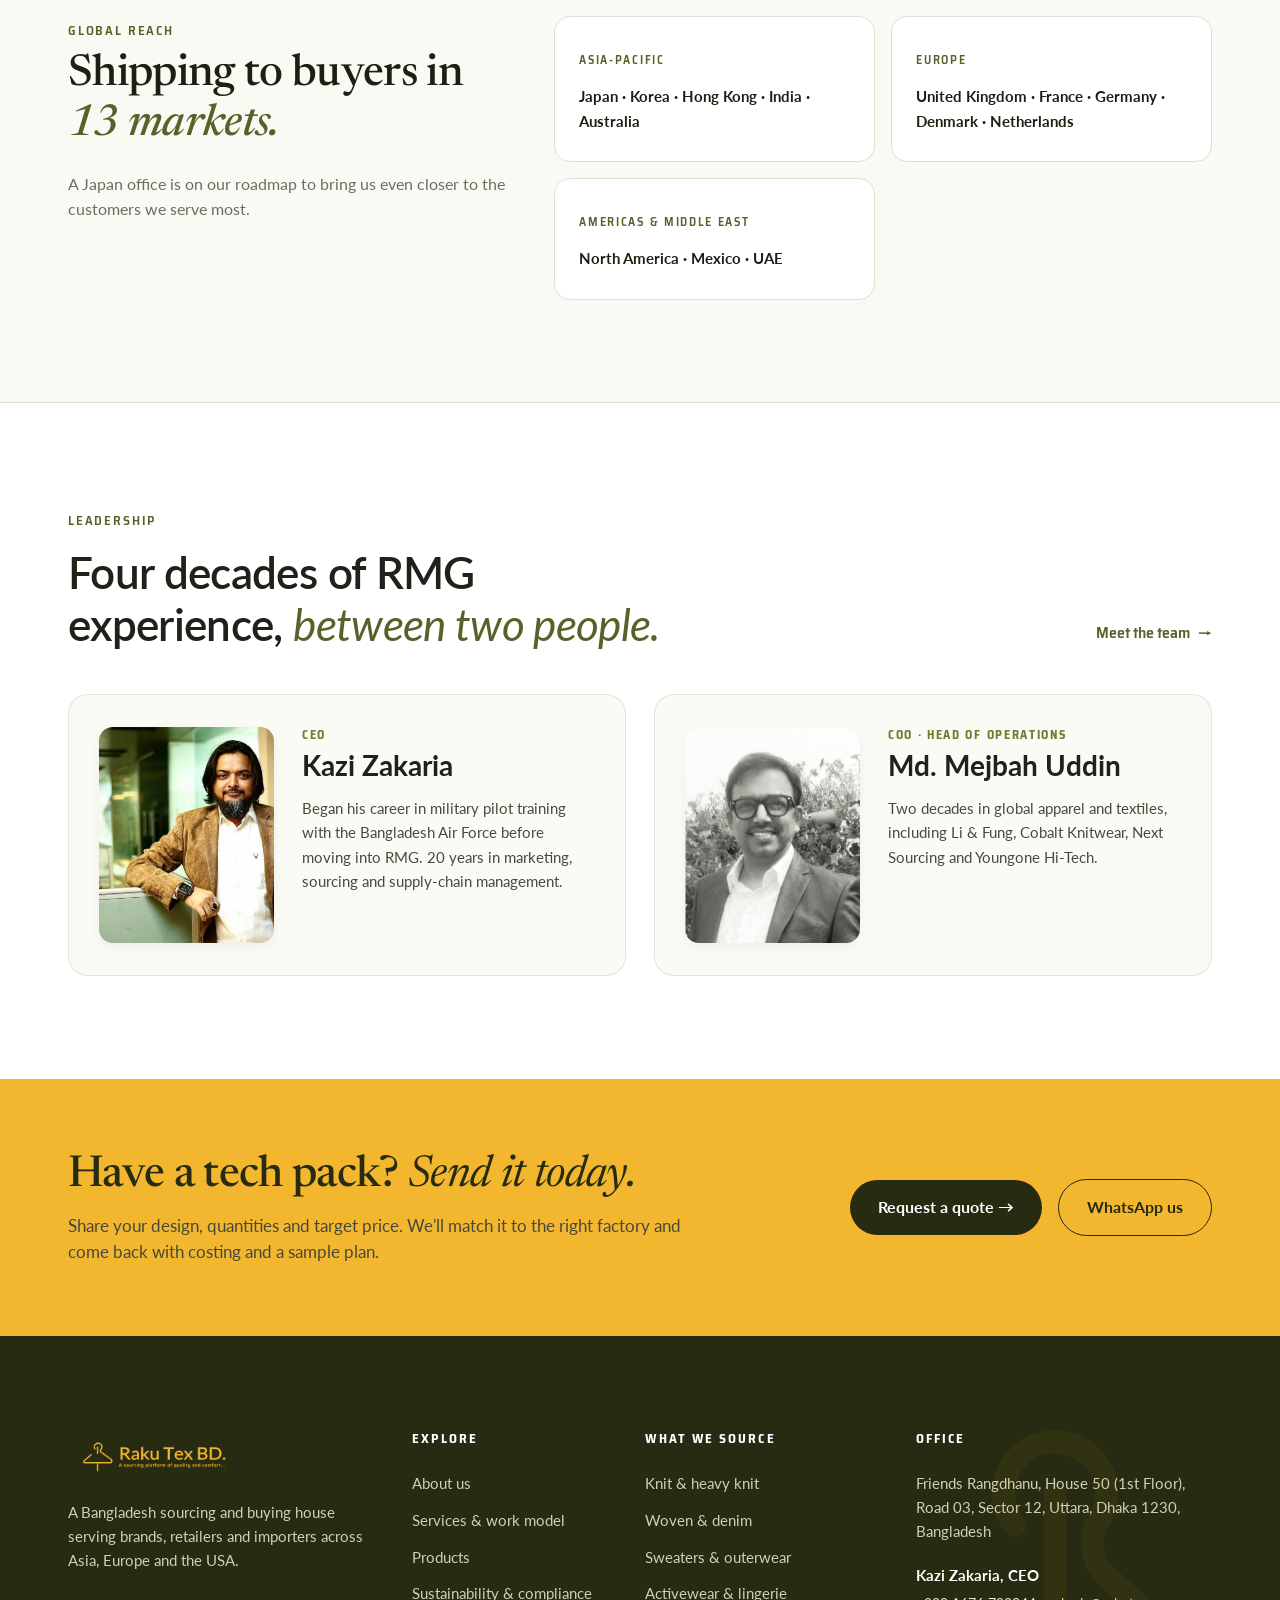
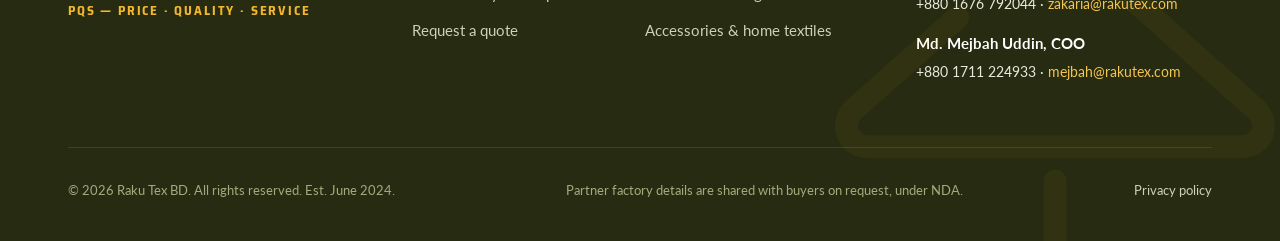
==== commit 431ed2a6: "feat(services): replace bg.png with brand hanger watermark SVG" ====
--- a/index.html
+++ b/index.html
@@ -391,6 +391,12 @@
 
     <!-- SERVICES (RECREATED FROM work.png) -->
     <section class="services-work-section">
+      <!-- Watermark Hanger SVG -->
+      <svg class="services-watermark" viewBox="0 0 48 48" fill="none" stroke="currentColor" stroke-width="2" stroke-linecap="round" stroke-linejoin="round" aria-hidden="true">
+        <path d="M20.5 13.5A4.5 4.5 0 1 1 27.5 13.5C27 15.2 27.3 16.8 28.5 17.9L41.5 29.5C42.8 30.7 42.2 32.8 40.2 32.8H7.8C5.8 32.8 5.2 30.7 6.5 29.5L15.5 21.5" />
+        <path d="M24 10.5V19.5" />
+        <path d="M24 35.8V43" />
+      </svg>
       <div class="container">
         <div class="services-work-grid">
           <!-- Left Column -->
--- a/assets/css/pages.css
+++ b/assets/css/pages.css
@@ -1950,14 +1950,28 @@
    ========================================================================== */
 .services-work-section {
   background-color: #57622A;
-  background-image: url('../images/bg.png');
-  background-repeat: no-repeat;
-  background-position: right clamp(-20px, 1vw, 50px) center;
-  background-size: clamp(540px, 52vw, 820px) auto;
   color: var(--rt-white);
   padding: clamp(72px, 9vw, 120px) 0;
   position: relative;
   overflow: hidden;
+}
+
+.services-work-section .container {
+  position: relative;
+  z-index: 1;
+}
+
+.services-watermark {
+  position: absolute;
+  right: clamp(-40px, 1vw, 50px);
+  top: 50%;
+  transform: translateY(-50%);
+  width: clamp(500px, 48vw, 720px);
+  height: clamp(500px, 48vw, 720px);
+  opacity: 0.06;
+  pointer-events: none;
+  stroke: var(--rt-gold-500);
+  z-index: 0;
 }
 
 .services-work-grid {
@@ -3239,6 +3253,9 @@
     background-color: #455122;
     background-image: none;
     padding: 44px 0;
+  }
+  .services-watermark {
+    display: none;
   }
   .services-work-grid {
     grid-template-columns: 1fr;
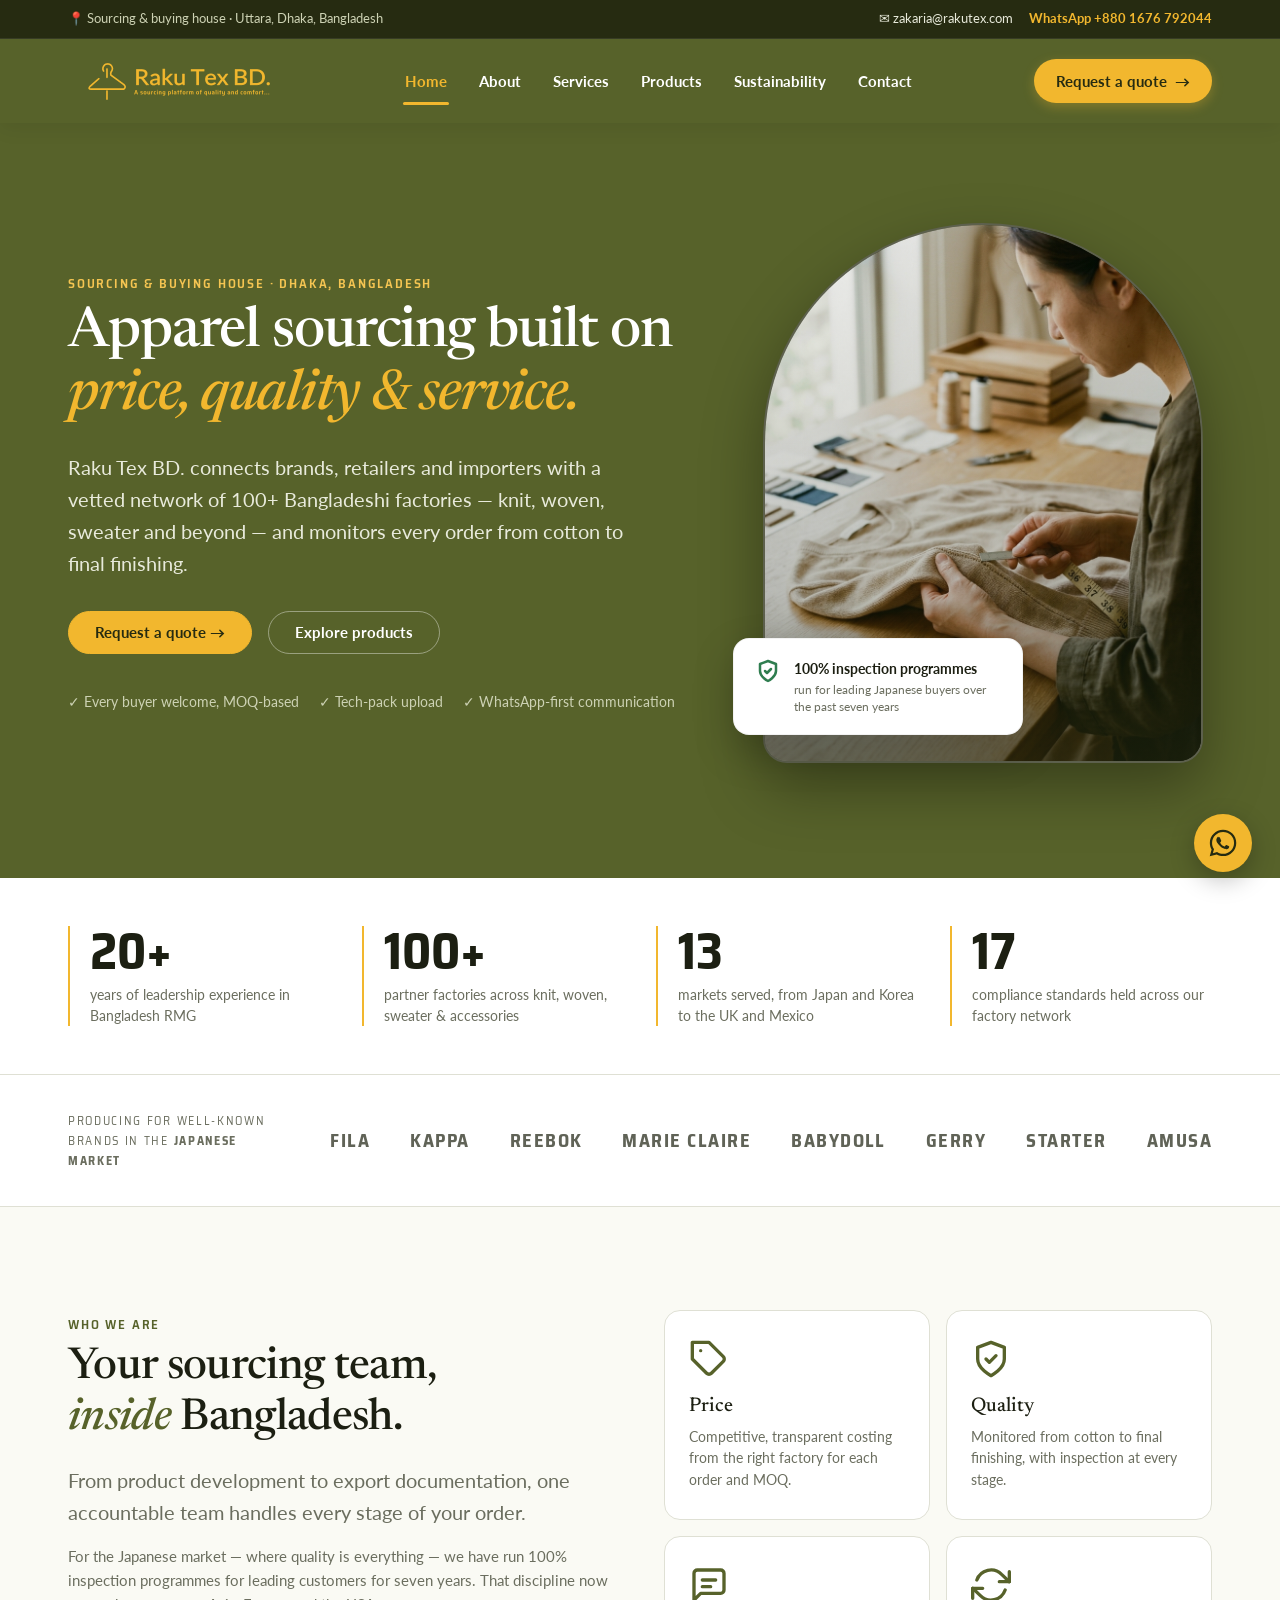
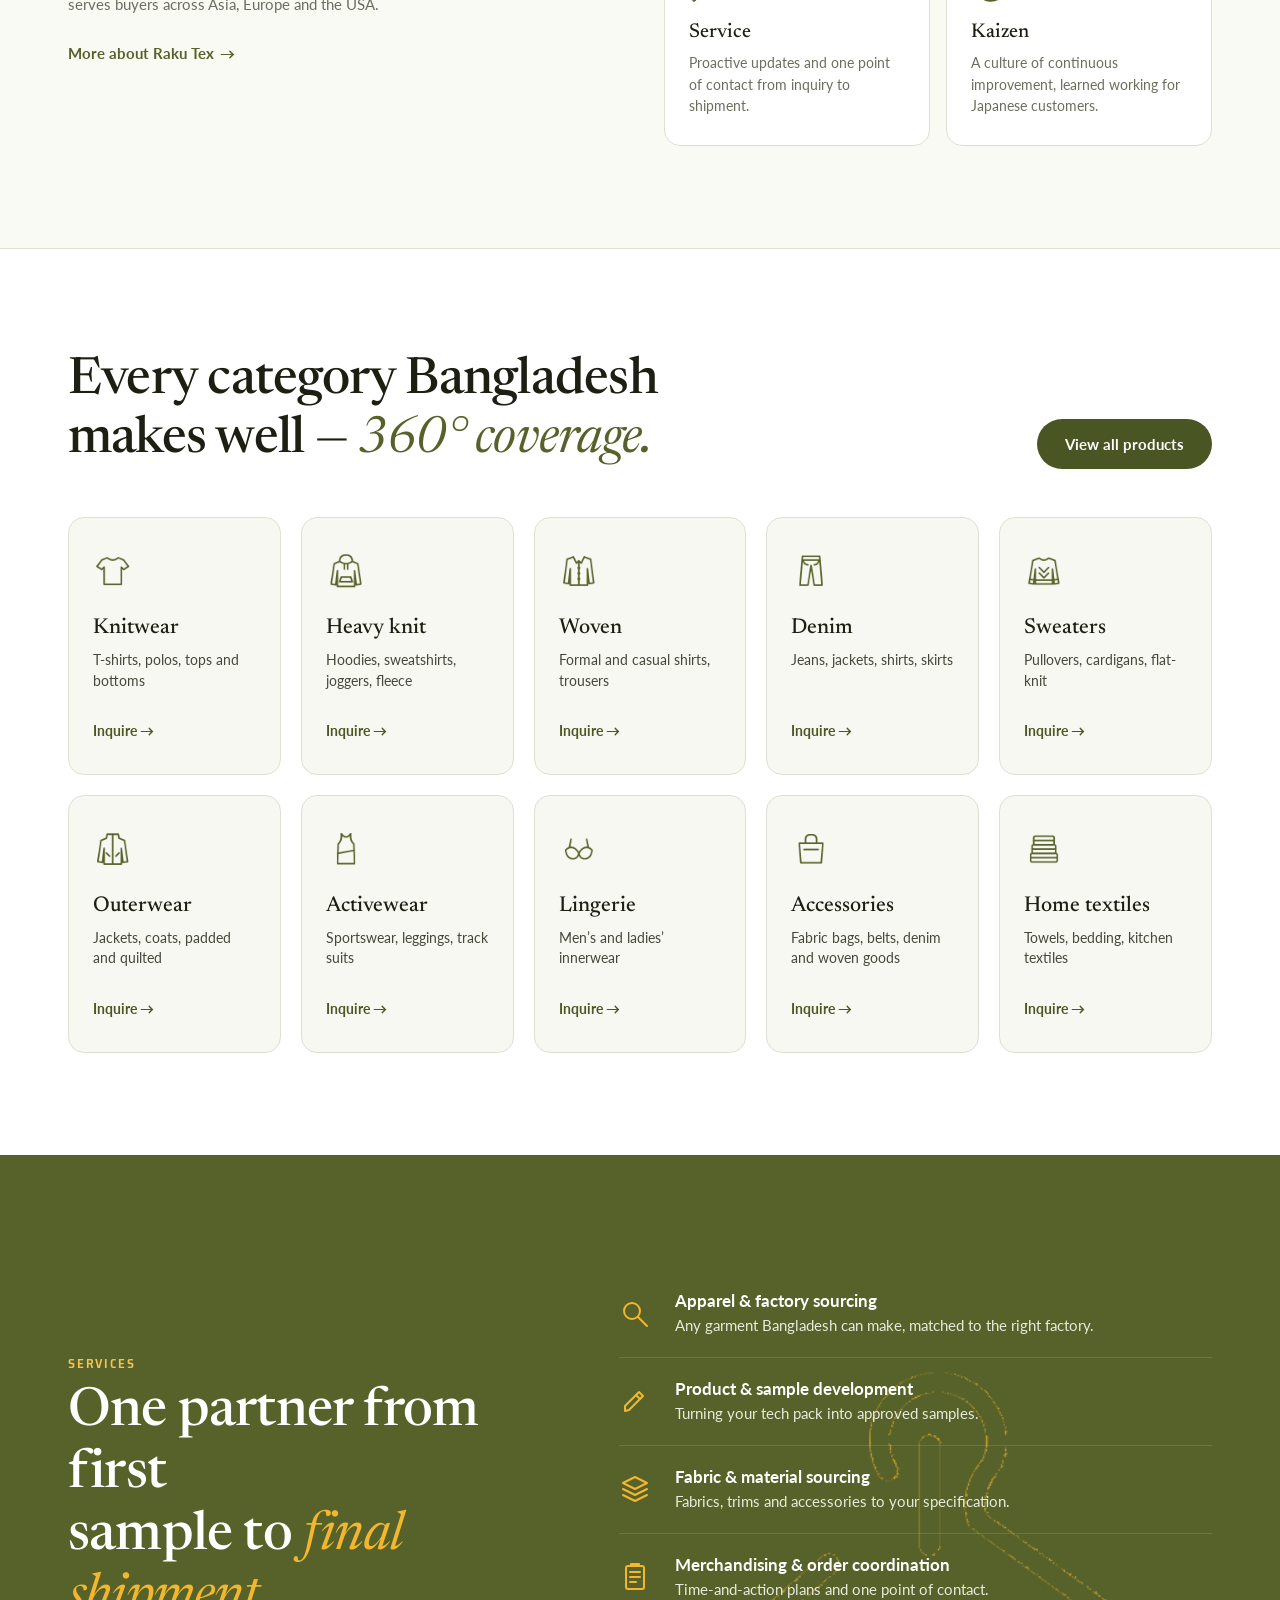
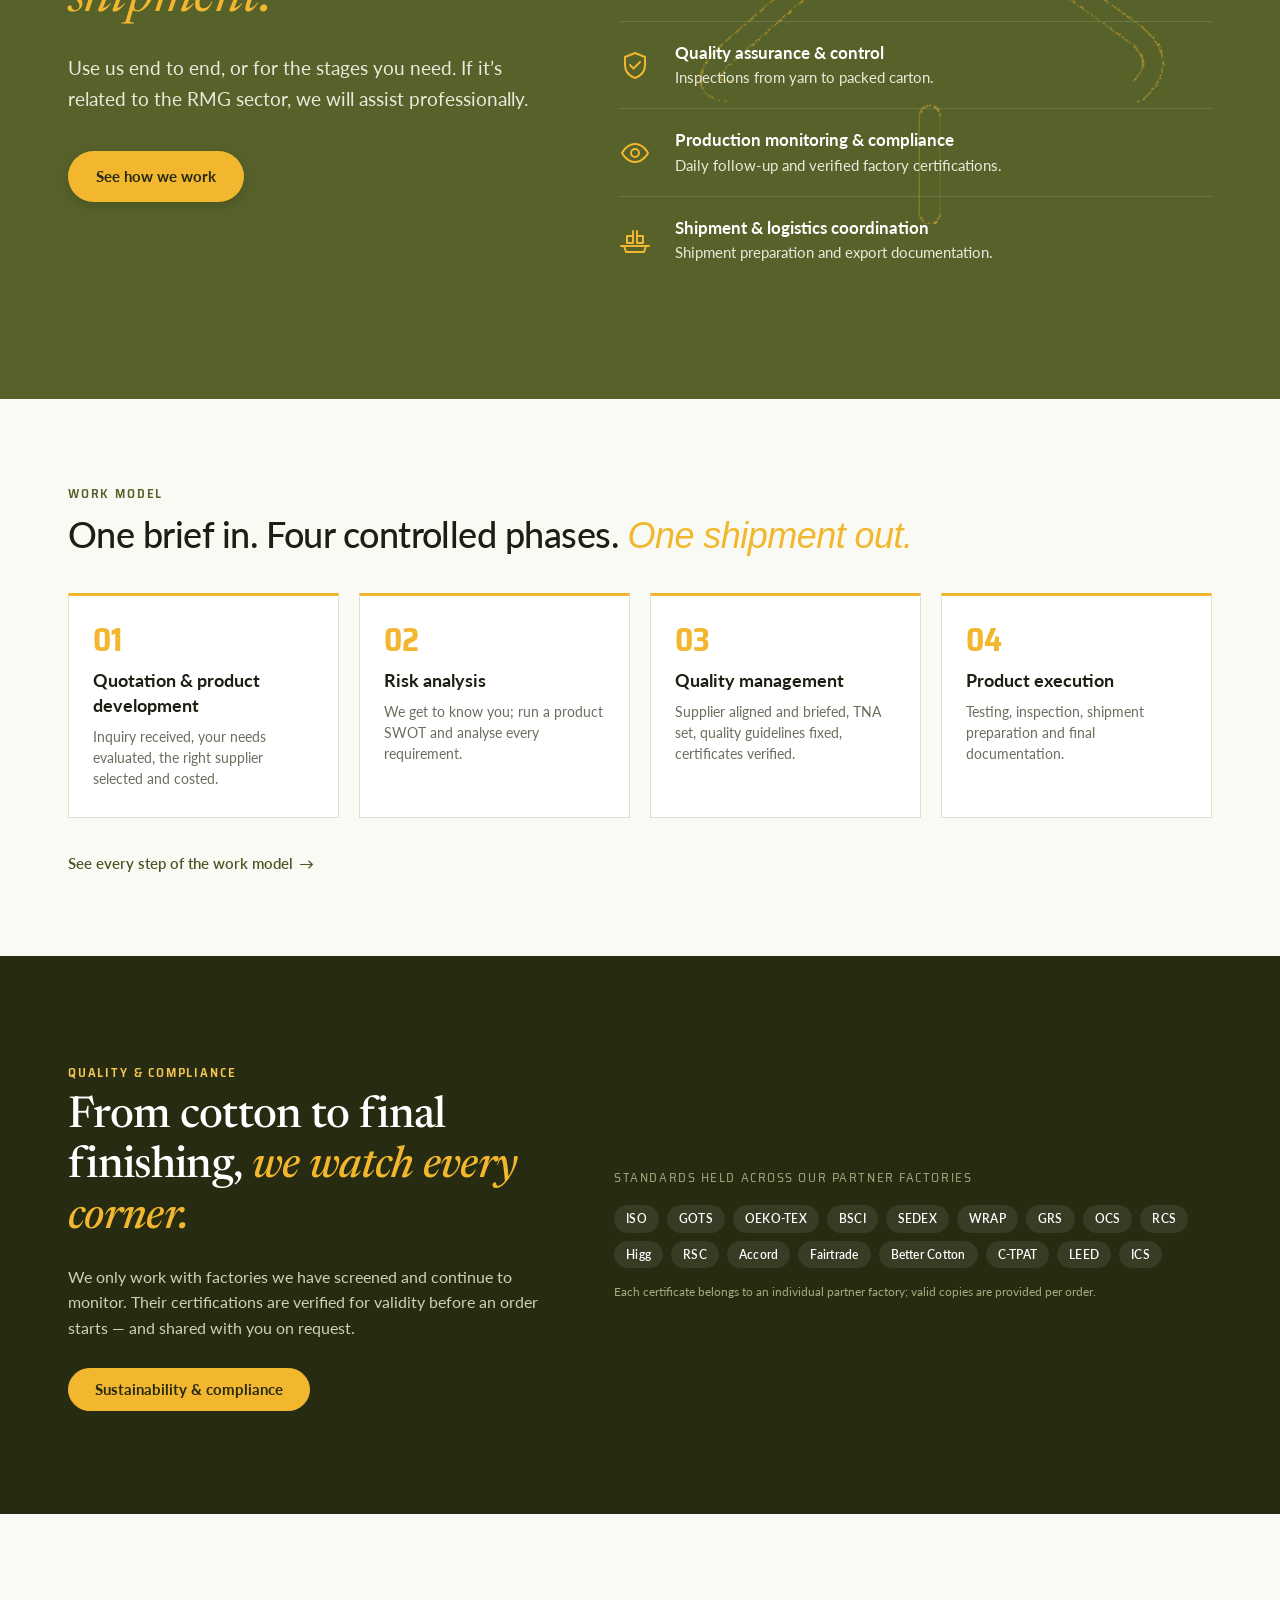
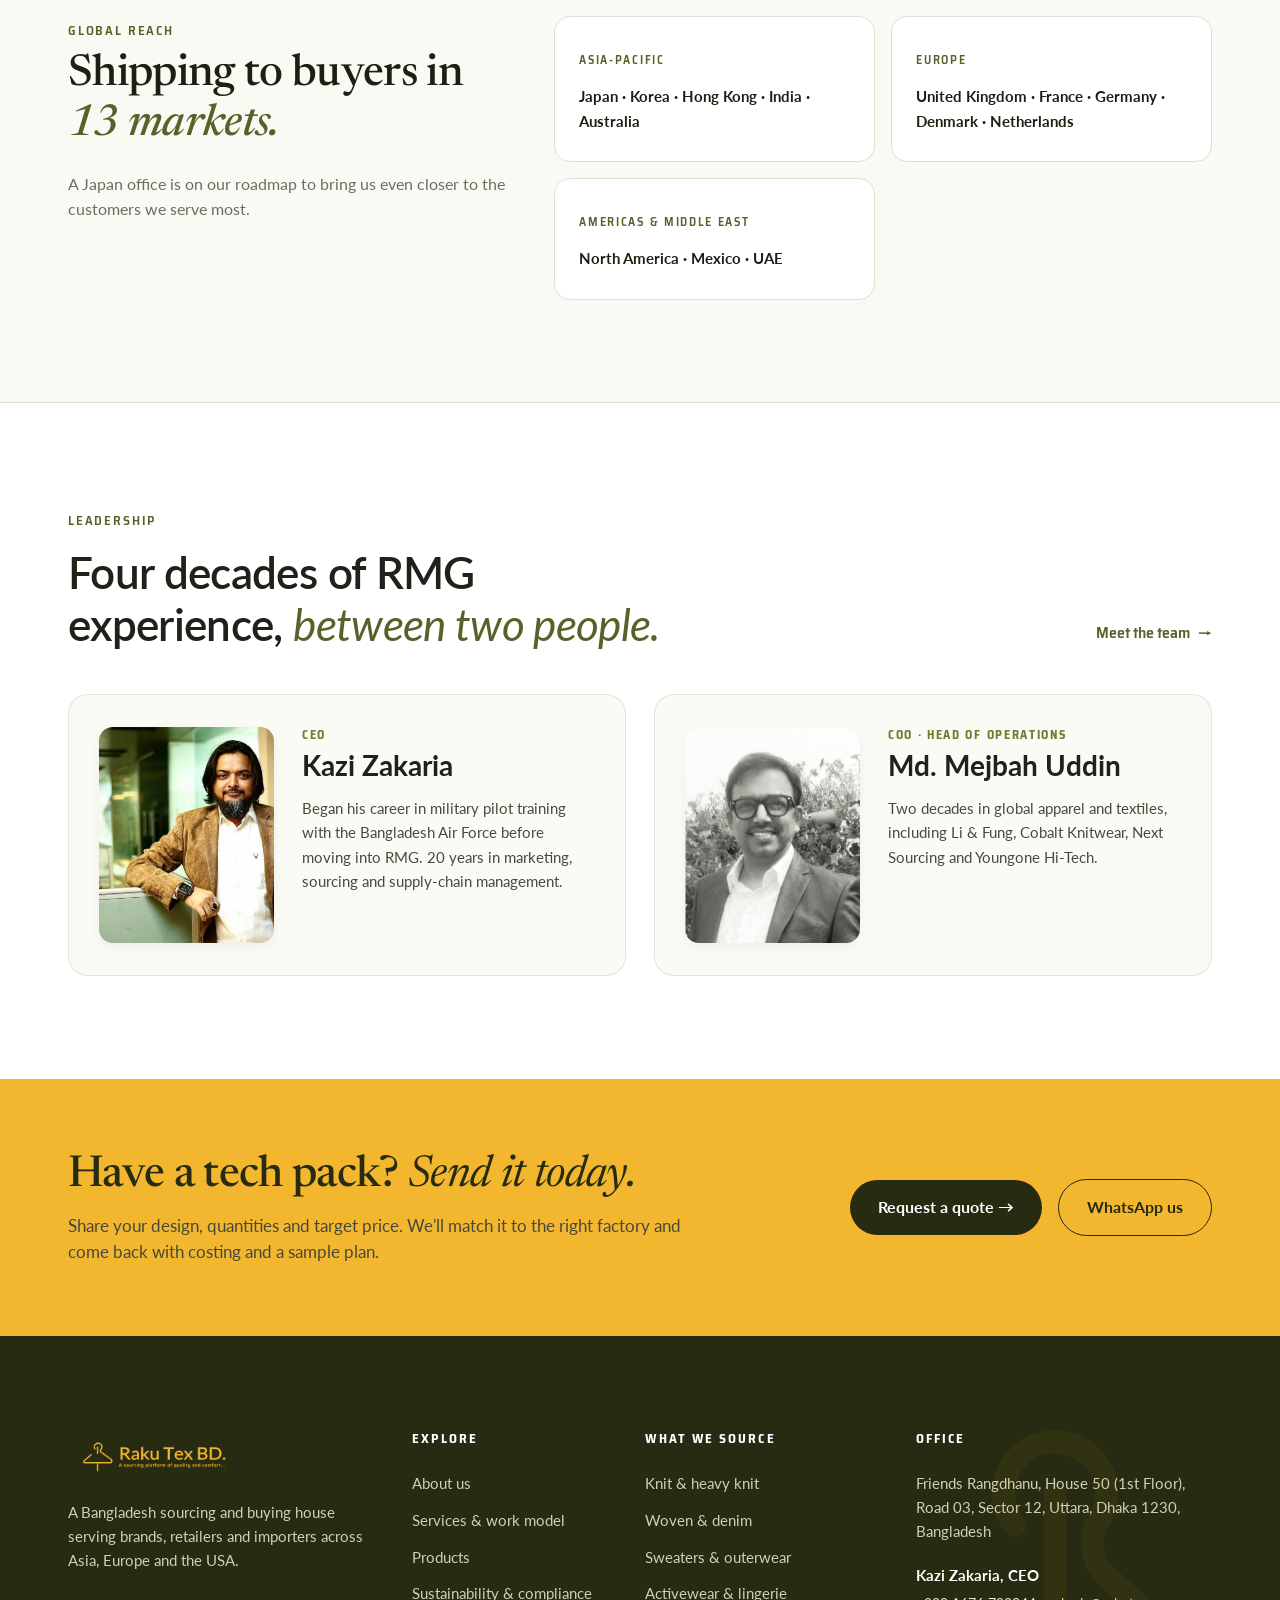
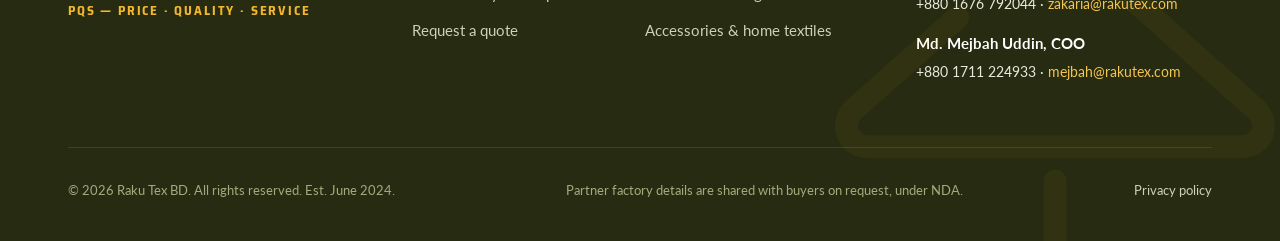
==== commit 44839dd9: "Revert "feat(services): replace bg.png with brand hanger watermark SVG" This reverts commit 431ed2a6" ====
--- a/index.html
+++ b/index.html
@@ -391,12 +391,6 @@
 
     <!-- SERVICES (RECREATED FROM work.png) -->
     <section class="services-work-section">
-      <!-- Watermark Hanger SVG -->
-      <svg class="services-watermark" viewBox="0 0 48 48" fill="none" stroke="currentColor" stroke-width="2" stroke-linecap="round" stroke-linejoin="round" aria-hidden="true">
-        <path d="M20.5 13.5A4.5 4.5 0 1 1 27.5 13.5C27 15.2 27.3 16.8 28.5 17.9L41.5 29.5C42.8 30.7 42.2 32.8 40.2 32.8H7.8C5.8 32.8 5.2 30.7 6.5 29.5L15.5 21.5" />
-        <path d="M24 10.5V19.5" />
-        <path d="M24 35.8V43" />
-      </svg>
       <div class="container">
         <div class="services-work-grid">
           <!-- Left Column -->
--- a/assets/css/pages.css
+++ b/assets/css/pages.css
@@ -1950,28 +1950,14 @@
    ========================================================================== */
 .services-work-section {
   background-color: #57622A;
+  background-image: url('../images/bg.png');
+  background-repeat: no-repeat;
+  background-position: right clamp(-20px, 1vw, 50px) center;
+  background-size: clamp(540px, 52vw, 820px) auto;
   color: var(--rt-white);
   padding: clamp(72px, 9vw, 120px) 0;
   position: relative;
   overflow: hidden;
-}
-
-.services-work-section .container {
-  position: relative;
-  z-index: 1;
-}
-
-.services-watermark {
-  position: absolute;
-  right: clamp(-40px, 1vw, 50px);
-  top: 50%;
-  transform: translateY(-50%);
-  width: clamp(500px, 48vw, 720px);
-  height: clamp(500px, 48vw, 720px);
-  opacity: 0.06;
-  pointer-events: none;
-  stroke: var(--rt-gold-500);
-  z-index: 0;
 }
 
 .services-work-grid {
@@ -3253,9 +3239,6 @@
     background-color: #455122;
     background-image: none;
     padding: 44px 0;
-  }
-  .services-watermark {
-    display: none;
   }
   .services-work-grid {
     grid-template-columns: 1fr;
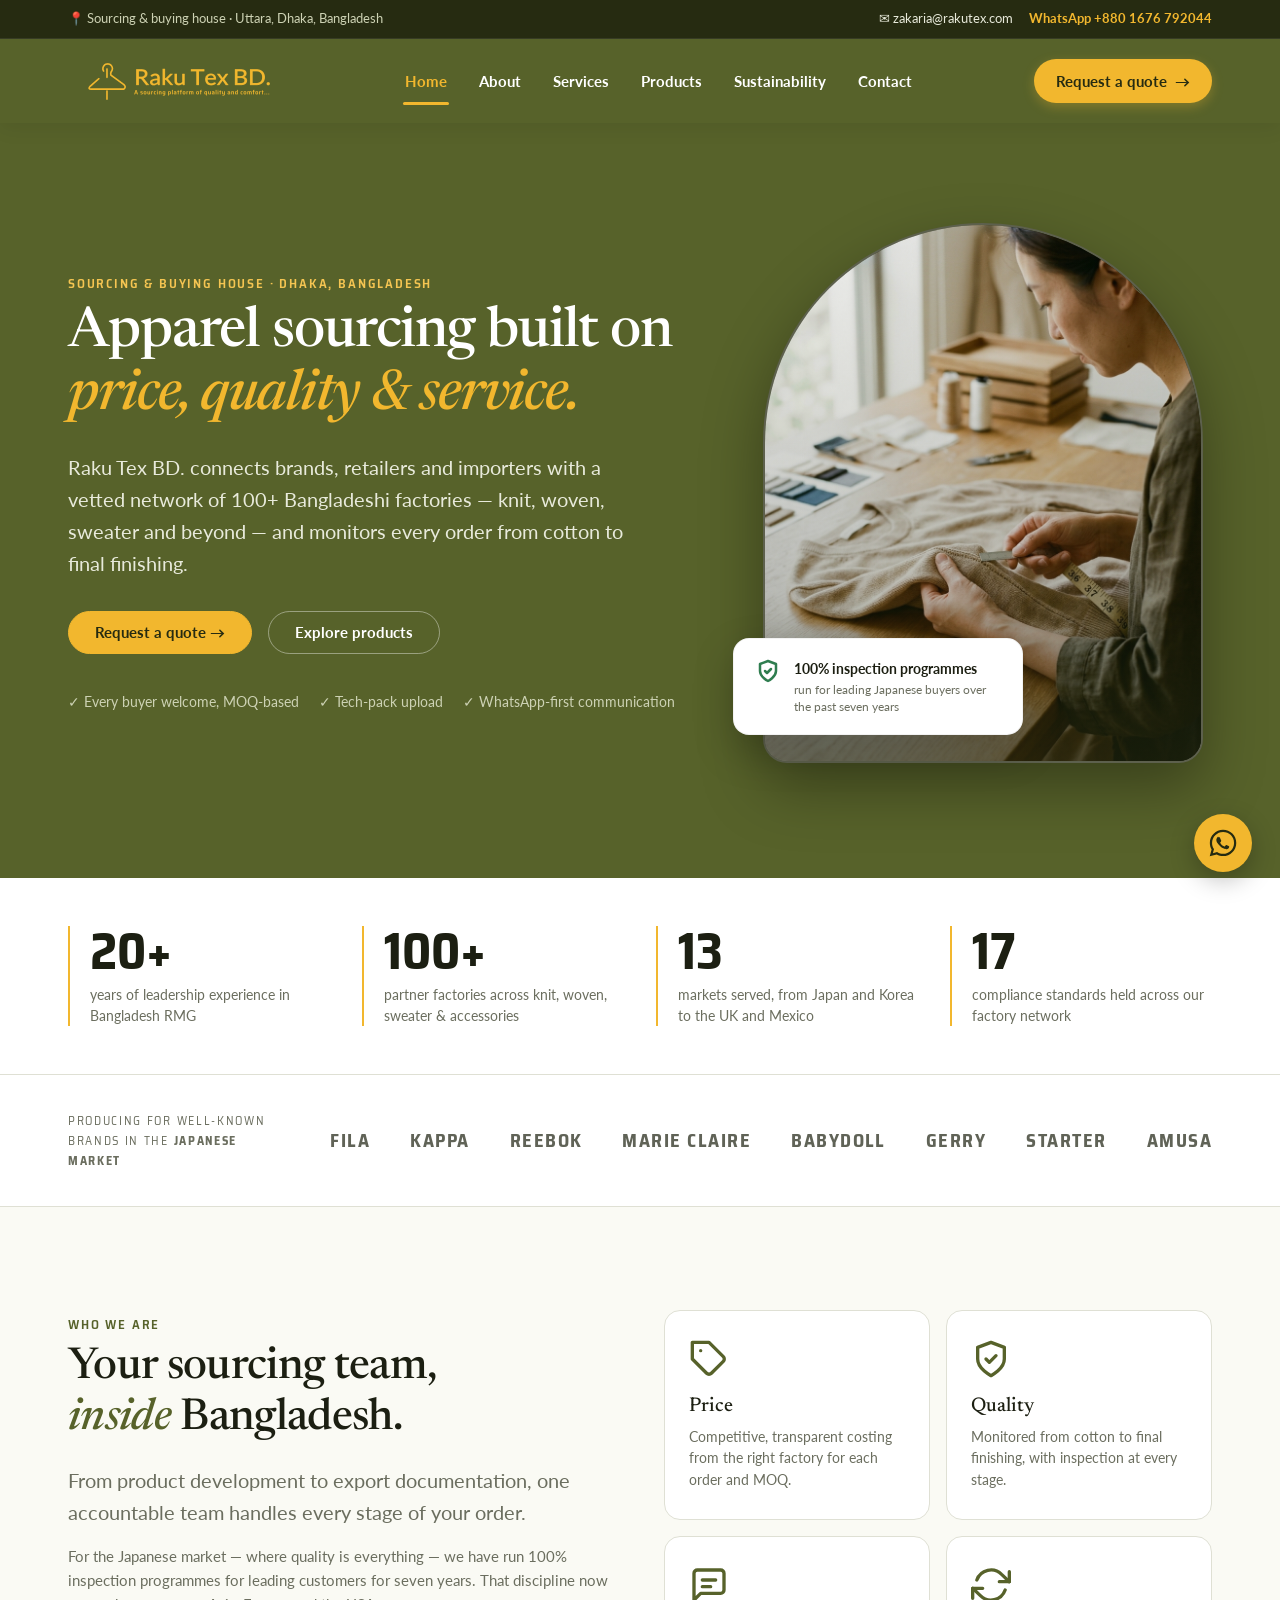
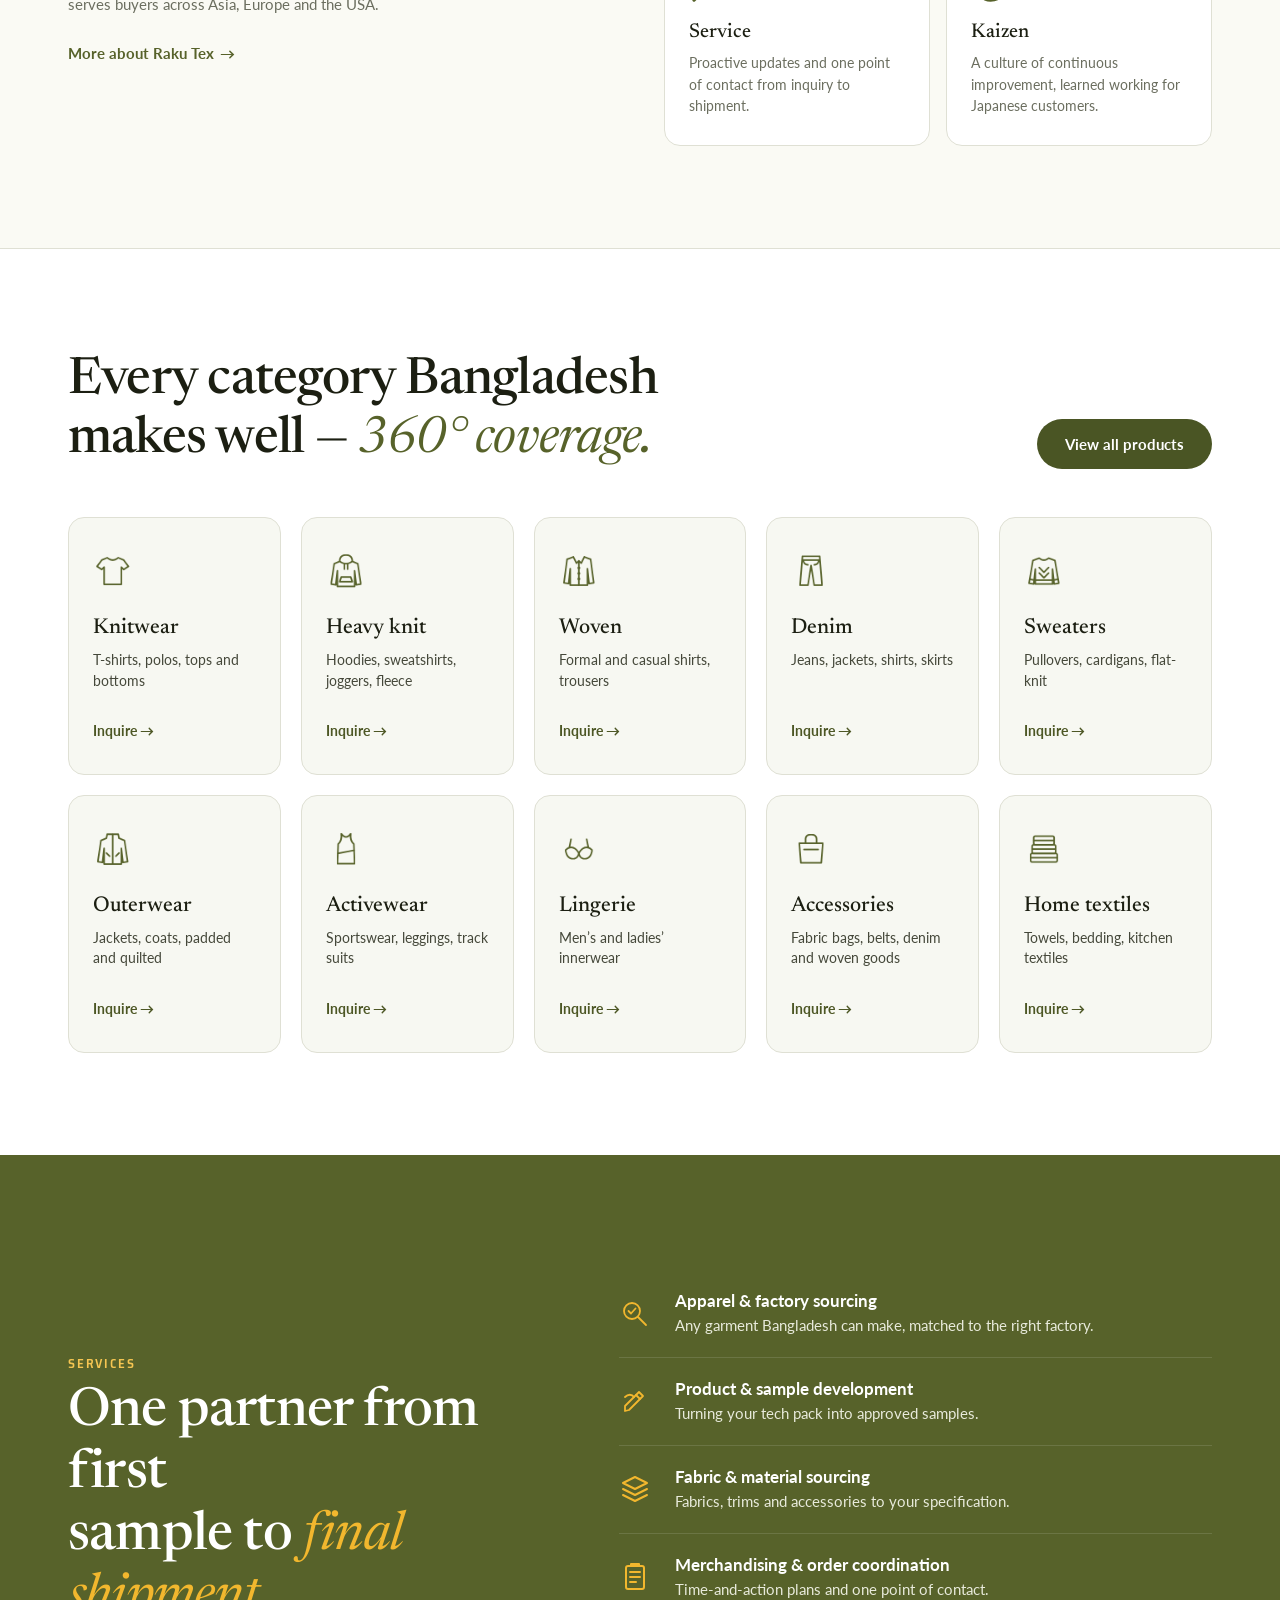
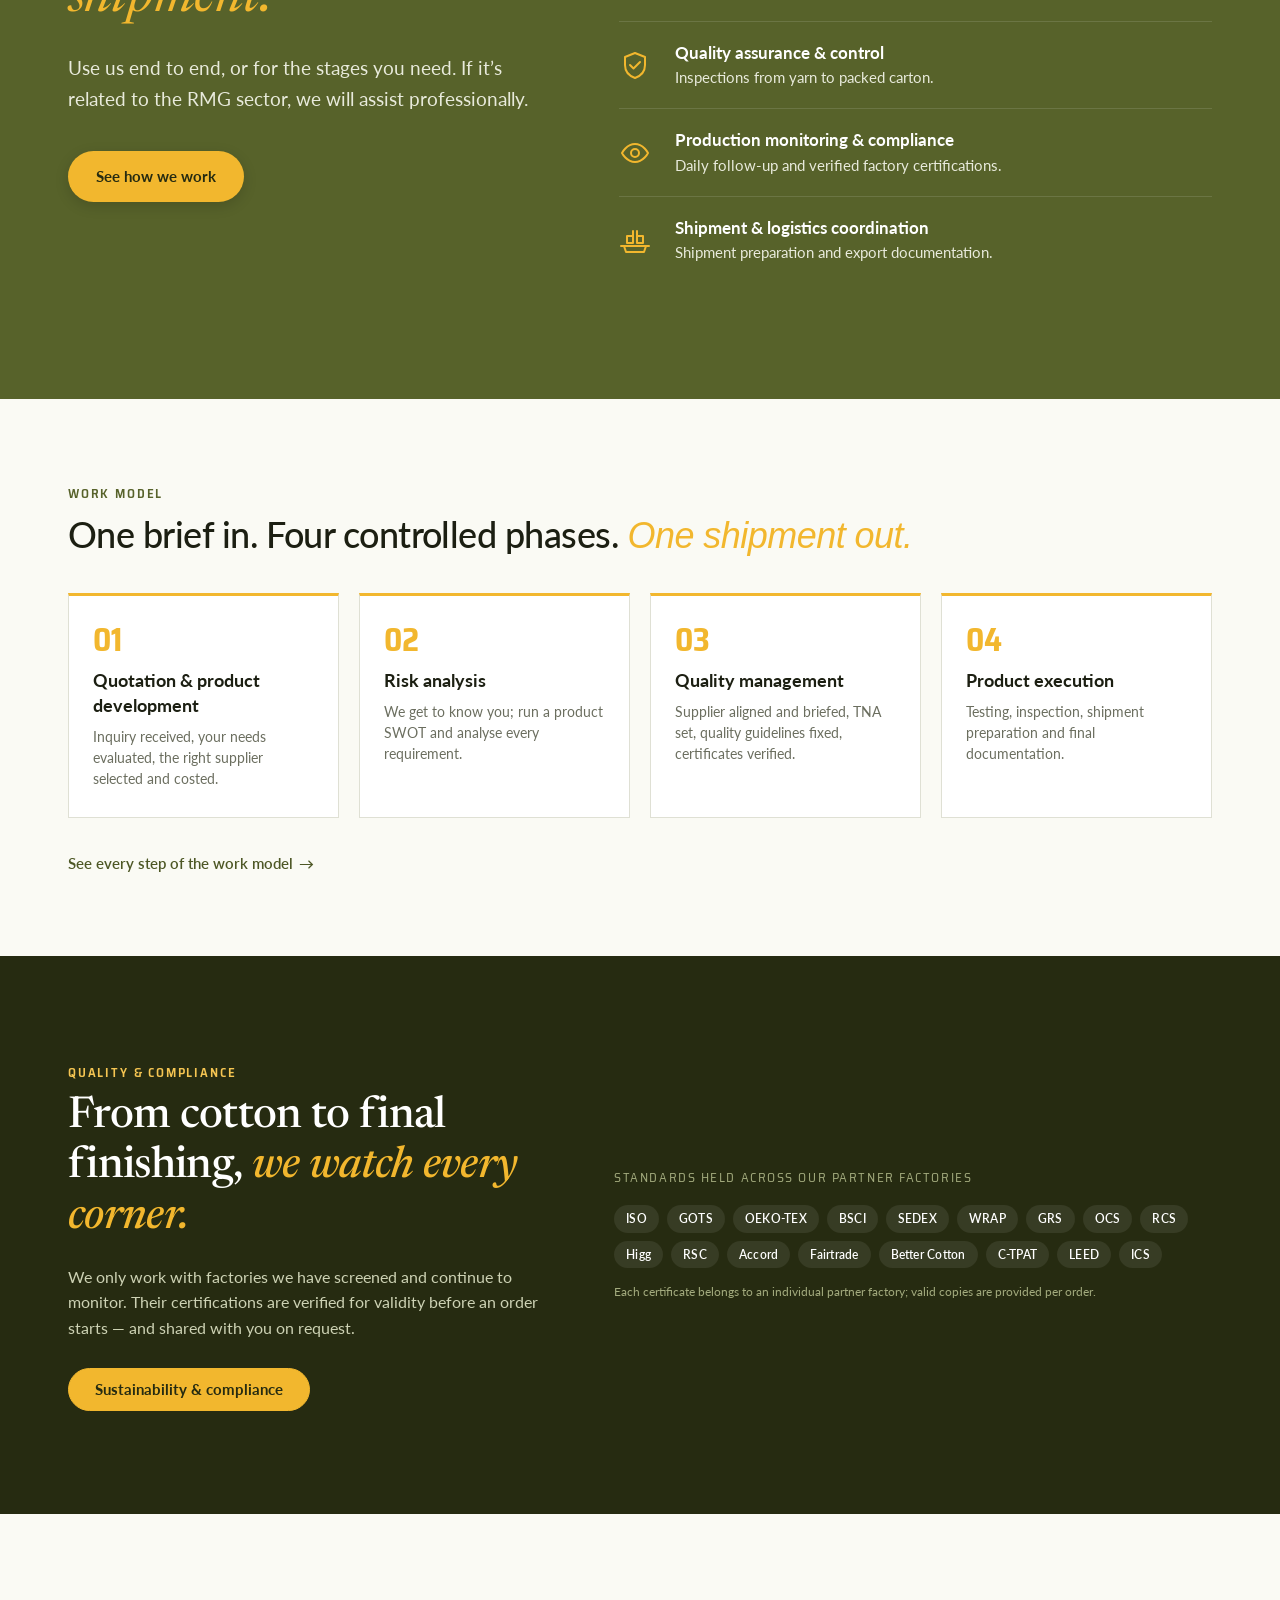
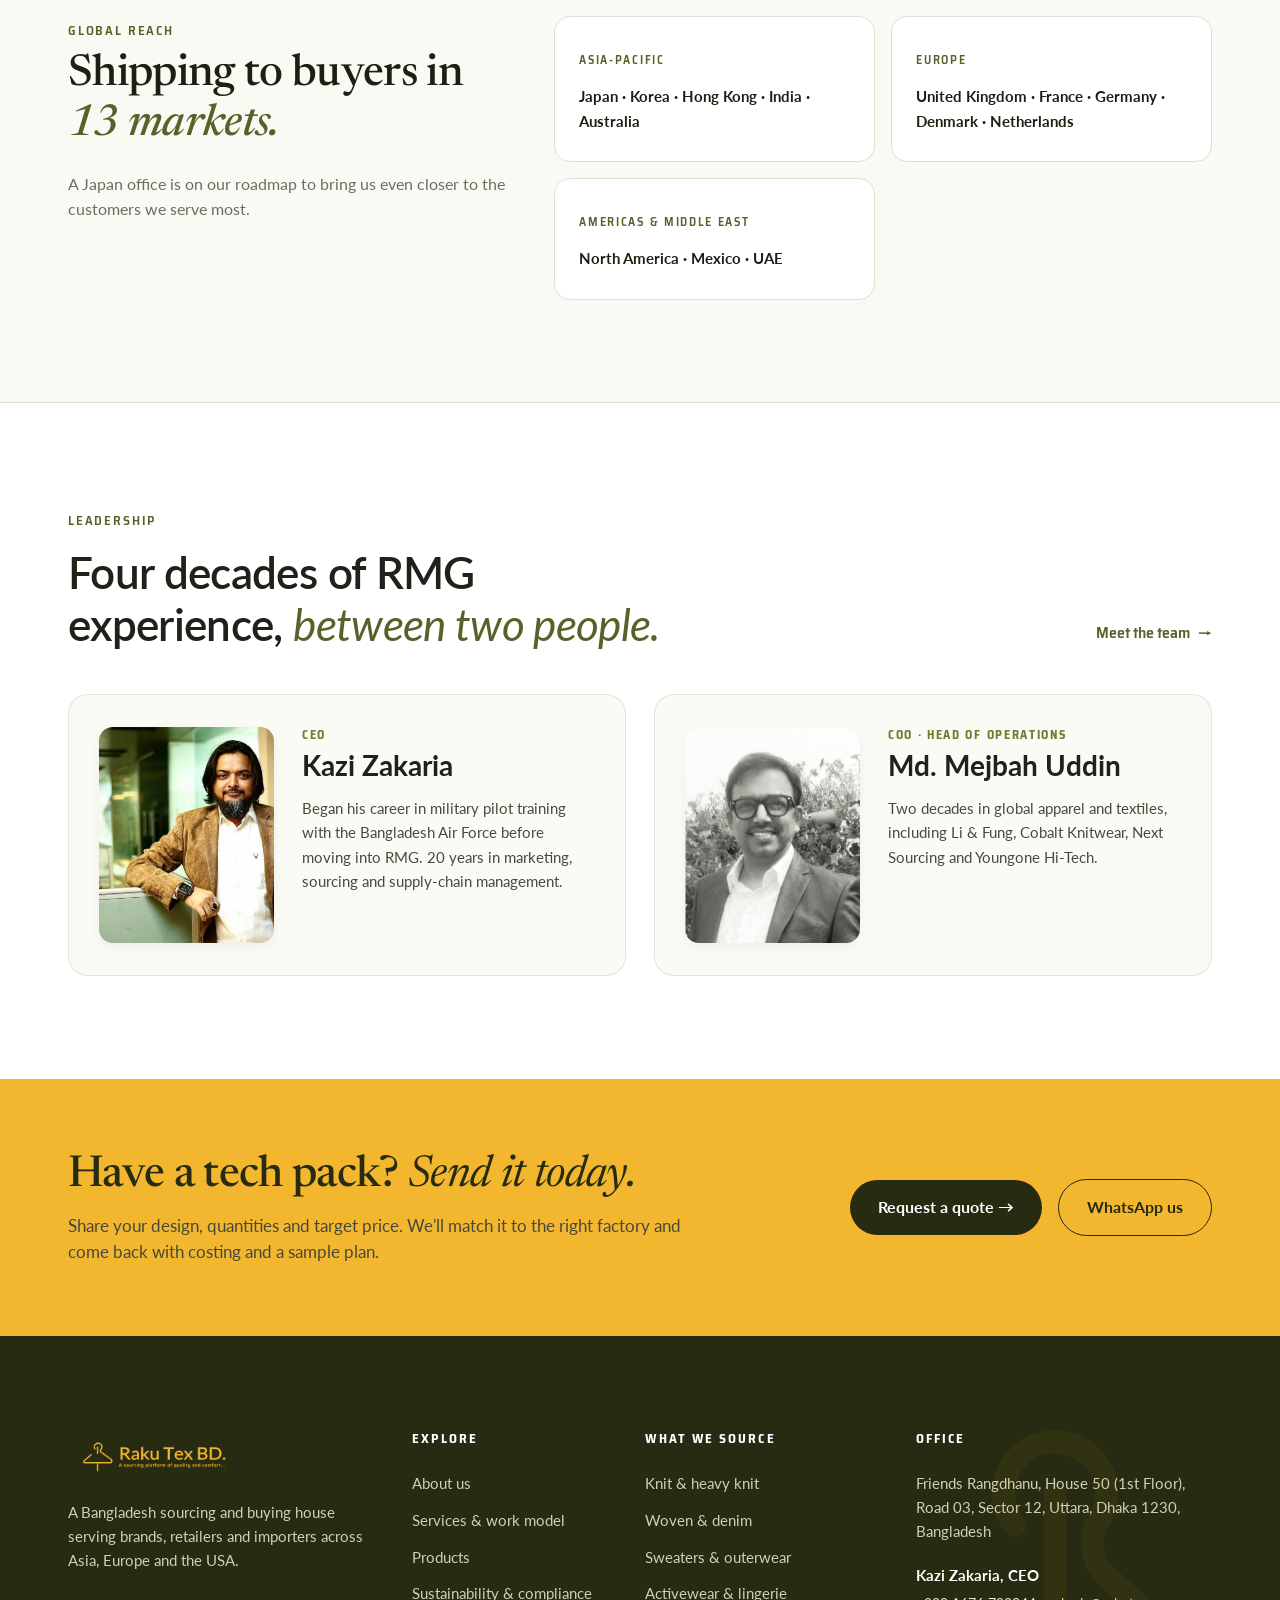
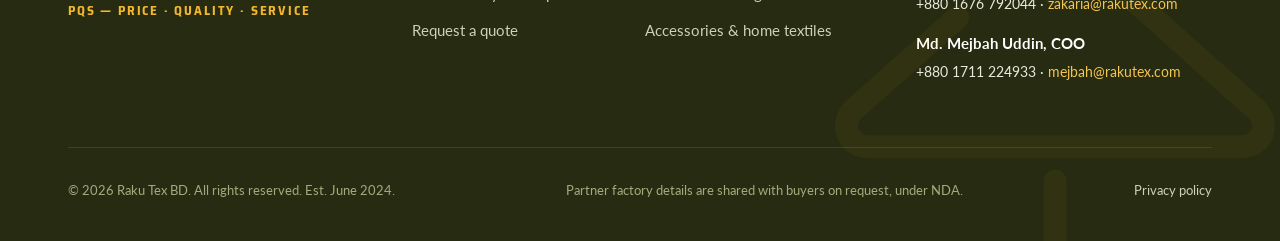
==== commit 1e78de11: "feat(responsive): stack Who We Are description above pillar cards on tablet" ====
--- a/index.html
+++ b/index.html
@@ -199,7 +199,7 @@
     <!-- WHO WE ARE (PQS PILLARS) -->
     <section class="section-pad home-who-we-are" style="background-color: var(--rt-paper);">
       <div class="container">
-        <div class="grid" style="grid-template-columns: repeat(auto-fit, minmax(320px, 1fr)); gap: 48px; align-items: start;">
+        <div class="grid home-who-grid">
           <div>
             <span class="eyebrow eyebrow-olive">WHO WE ARE</span>
             <h2 style="margin-bottom: 20px;">
@@ -214,7 +214,7 @@
             <a href="about.html" class="text-link">More about Raku Tex <span>→</span></a>
           </div>
 
-          <div class="grid home-pillars-grid" style="grid-template-columns: repeat(auto-fit, minmax(220px, 1fr)); gap: 16px;">
+          <div class="grid home-pillars-grid">
             <!-- Price -->
             <div class="pillar-card">
               <div class="pillar-card-icon">
--- a/assets/css/components.css
+++ b/assets/css/components.css
@@ -260,10 +260,16 @@
 }
 
 .service-card-icon {
-  width: 44px;
-  height: 44px;
+  width: 34px;
+  height: 34px;
   color: var(--rt-olive-500);
   margin-bottom: 20px;
+}
+
+.service-card-icon svg {
+  width: 100%;
+  height: 100%;
+  display: block;
 }
 
 .service-card-title {
@@ -691,6 +697,7 @@
 
 .accordion-item.active {
   border-color: var(--rt-olive-400);
+  padding-bottom: 24px;
 }
 
 .accordion-trigger {
@@ -730,18 +737,13 @@
 .accordion-item.active .accordion-icon {
   background-color: var(--rt-olive-500);
   color: var(--rt-white);
-  transform: rotate(45deg);
 }
 
 .accordion-content {
   max-height: 0;
   overflow: hidden;
-  transition: max-height 0.35s ease, padding 0.35s ease;
+  transition: max-height 0.35s ease;
   padding: 0 24px;
-}
-
-.accordion-item.active .accordion-content {
-  padding-bottom: 24px;
 }
 
 .accordion-body {
--- a/assets/css/pages.css
+++ b/assets/css/pages.css
@@ -860,13 +860,22 @@
 .gallery-preview-box {
   background-color: #EAECE0;
   border-radius: 18px;
-  padding: 40px;
+  padding: 0;
+  overflow: hidden;
   display: flex;
   flex-direction: column;
   align-items: center;
   justify-content: center;
-  min-height: 380px;
+  height: 380px;
   position: relative;
+  border: 1px solid #E1E5D6;
+}
+
+.gallery-preview-img {
+  width: 100%;
+  height: 100%;
+  object-fit: cover;
+  display: block;
 }
 
 .gallery-preview-icon {
@@ -881,13 +890,14 @@
   position: absolute;
   bottom: 16px;
   left: 16px;
-  background-color: #FFFFFF;
-  color: #555E45;
+  background-color: rgba(255, 255, 255, 0.94);
+  backdrop-filter: blur(4px);
+  color: #2D3318;
   font-size: 0.75rem;
-  font-weight: 500;
+  font-weight: 600;
   padding: 6px 14px;
   border-radius: 9999px;
-  box-shadow: 0 1px 3px rgba(0, 0, 0, 0.06);
+  box-shadow: 0 2px 8px rgba(0, 0, 0, 0.12);
 }
 
 .gallery-thumbs-row {
@@ -899,9 +909,11 @@
 
 .gallery-thumb-btn {
   background-color: #F4F5EB;
-  border: 1px solid #E1E5D6;
+  border: 2px solid #E1E5D6;
   border-radius: 12px;
   height: 80px;
+  padding: 0;
+  overflow: hidden;
   display: flex;
   align-items: center;
   justify-content: center;
@@ -913,15 +925,25 @@
   font-family: inherit;
 }
 
+.gallery-thumb-btn img {
+  width: 100%;
+  height: 100%;
+  object-fit: cover;
+  display: block;
+  transition: transform 0.25s ease;
+}
+
+.gallery-thumb-btn:hover img {
+  transform: scale(1.05);
+}
+
 .gallery-thumb-btn.active {
-  border: 1.5px solid #2D3318;
-  background-color: #F4F5EB;
-  color: #1E2310;
+  border-color: #2D3318;
+  box-shadow: 0 0 0 2px rgba(87, 98, 42, 0.25);
 }
 
 .gallery-thumb-btn:hover:not(.active) {
-  border-color: #A8B097;
-  background-color: #EAECE0;
+  border-color: #7A8450;
 }
 
 /* WHAT WE MAKE SECTION */
@@ -1324,8 +1346,18 @@
   .category-checkpoints-grid {
     grid-template-columns: 1fr;
   }
+  .gallery-preview-box {
+    height: auto;
+    aspect-ratio: 4 / 3;
+    min-height: 240px;
+  }
   .gallery-thumbs-row {
-    grid-template-columns: repeat(2, 1fr);
+    grid-template-columns: repeat(4, 1fr);
+    gap: 8px;
+  }
+  .gallery-thumb-btn {
+    height: 64px;
+    border-radius: 10px;
   }
   .category-cta-container {
     flex-direction: column;
@@ -1950,10 +1982,6 @@
    ========================================================================== */
 .services-work-section {
   background-color: #57622A;
-  background-image: url('../images/bg.png');
-  background-repeat: no-repeat;
-  background-position: right clamp(-20px, 1vw, 50px) center;
-  background-size: clamp(540px, 52vw, 820px) auto;
   color: var(--rt-white);
   padding: clamp(72px, 9vw, 120px) 0;
   position: relative;
@@ -2177,6 +2205,7 @@
   .accordion-item.active {
     border-color: #6E7C35;
     box-shadow: 0 4px 14px rgba(87, 98, 42, 0.06);
+    padding-bottom: 18px;
   }
 
   .accordion-trigger {
@@ -2206,10 +2235,6 @@
 
   .accordion-content {
     padding: 0 18px;
-  }
-
-  .accordion-item.active .accordion-content {
-    padding-bottom: 18px;
   }
 
   .accordion-body {
@@ -2833,6 +2858,31 @@
 .home-quality-section .chips-group .badge-pill {
   background: rgba(255, 255, 255, 0.08);
   color: var(--rt-white);
+}
+
+/* ==========================================================================
+   HOME PAGE: WHO WE ARE SECTION (DESKTOP + TABLET STACK)
+   ========================================================================== */
+.home-who-grid {
+  grid-template-columns: repeat(auto-fit, minmax(320px, 1fr));
+  gap: 48px;
+  align-items: start;
+}
+
+.home-pillars-grid {
+  grid-template-columns: repeat(auto-fit, minmax(220px, 1fr));
+  gap: 16px;
+}
+
+@media (min-width: 641px) and (max-width: 1024px) {
+  .home-who-grid {
+    grid-template-columns: 1fr;
+    gap: 36px;
+  }
+  .home-pillars-grid {
+    grid-template-columns: repeat(2, 1fr);
+    gap: 16px;
+  }
 }
 
 /* ==========================================================================
